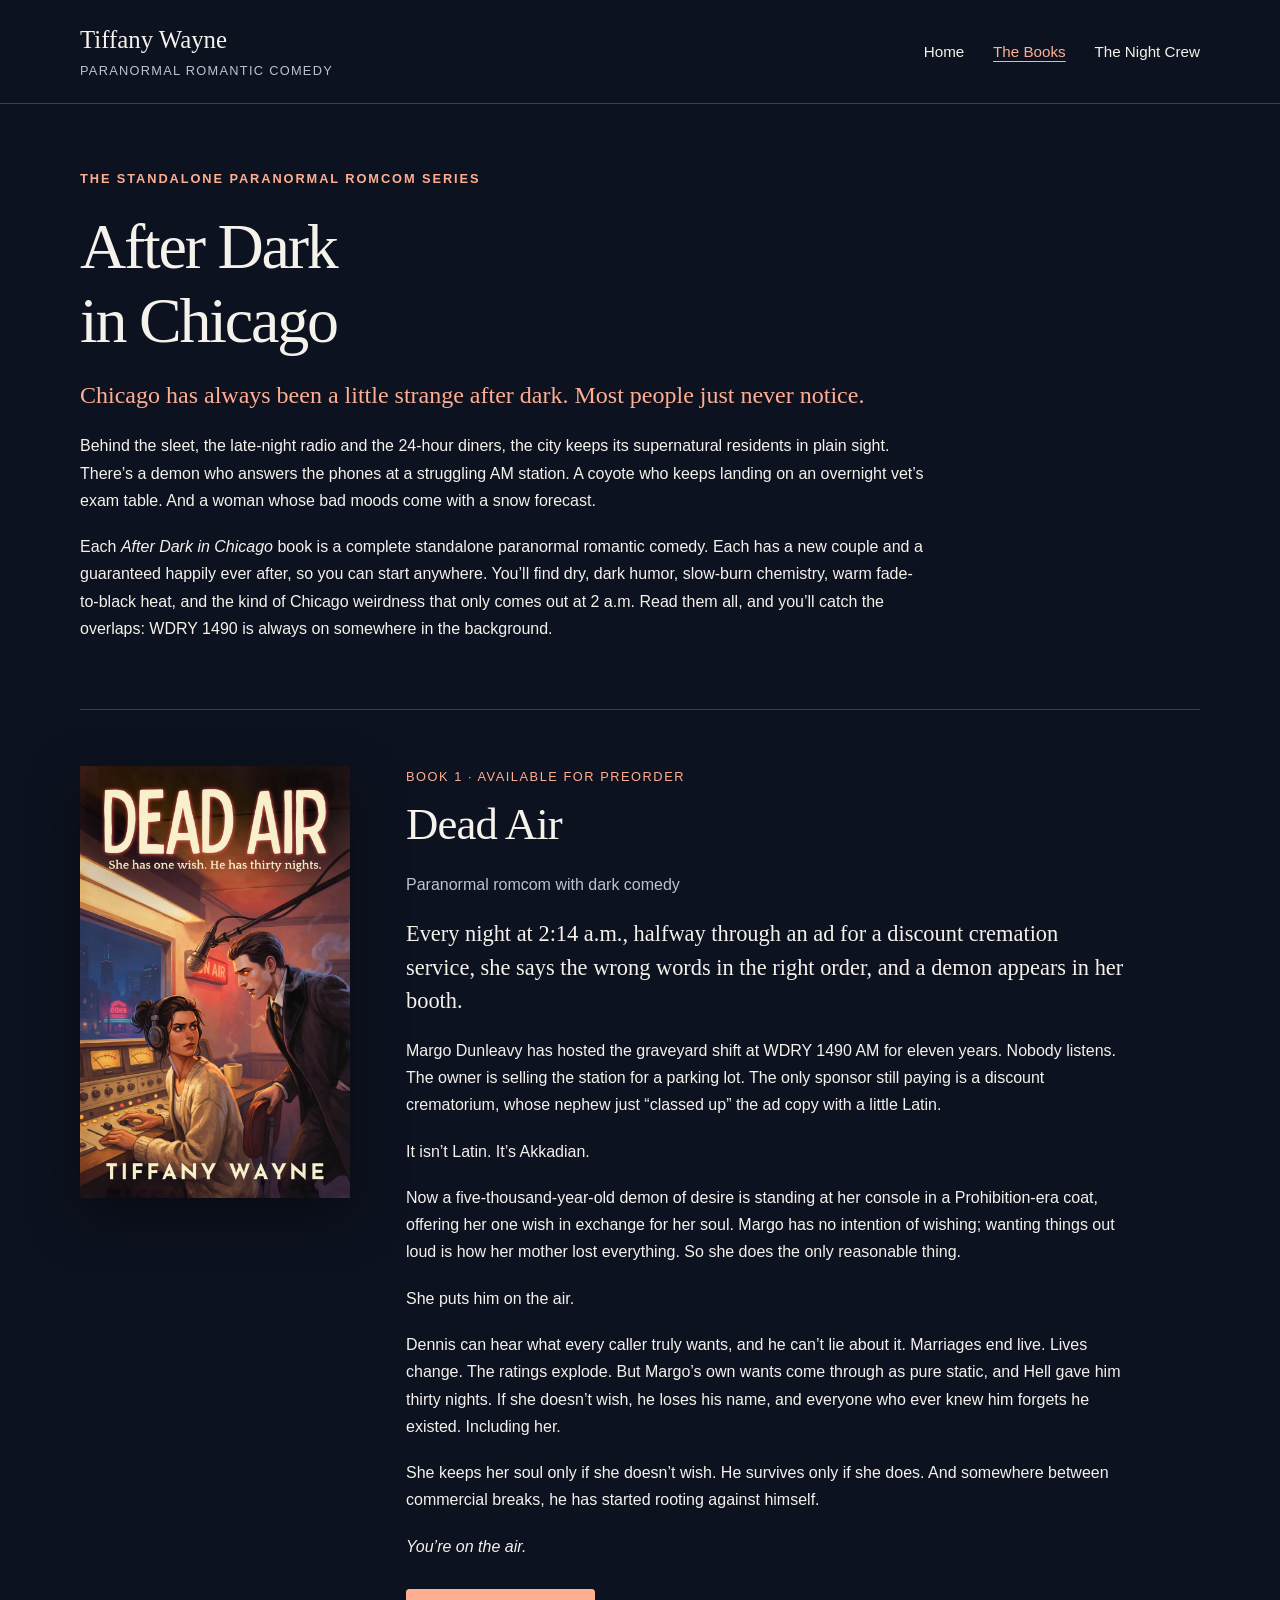
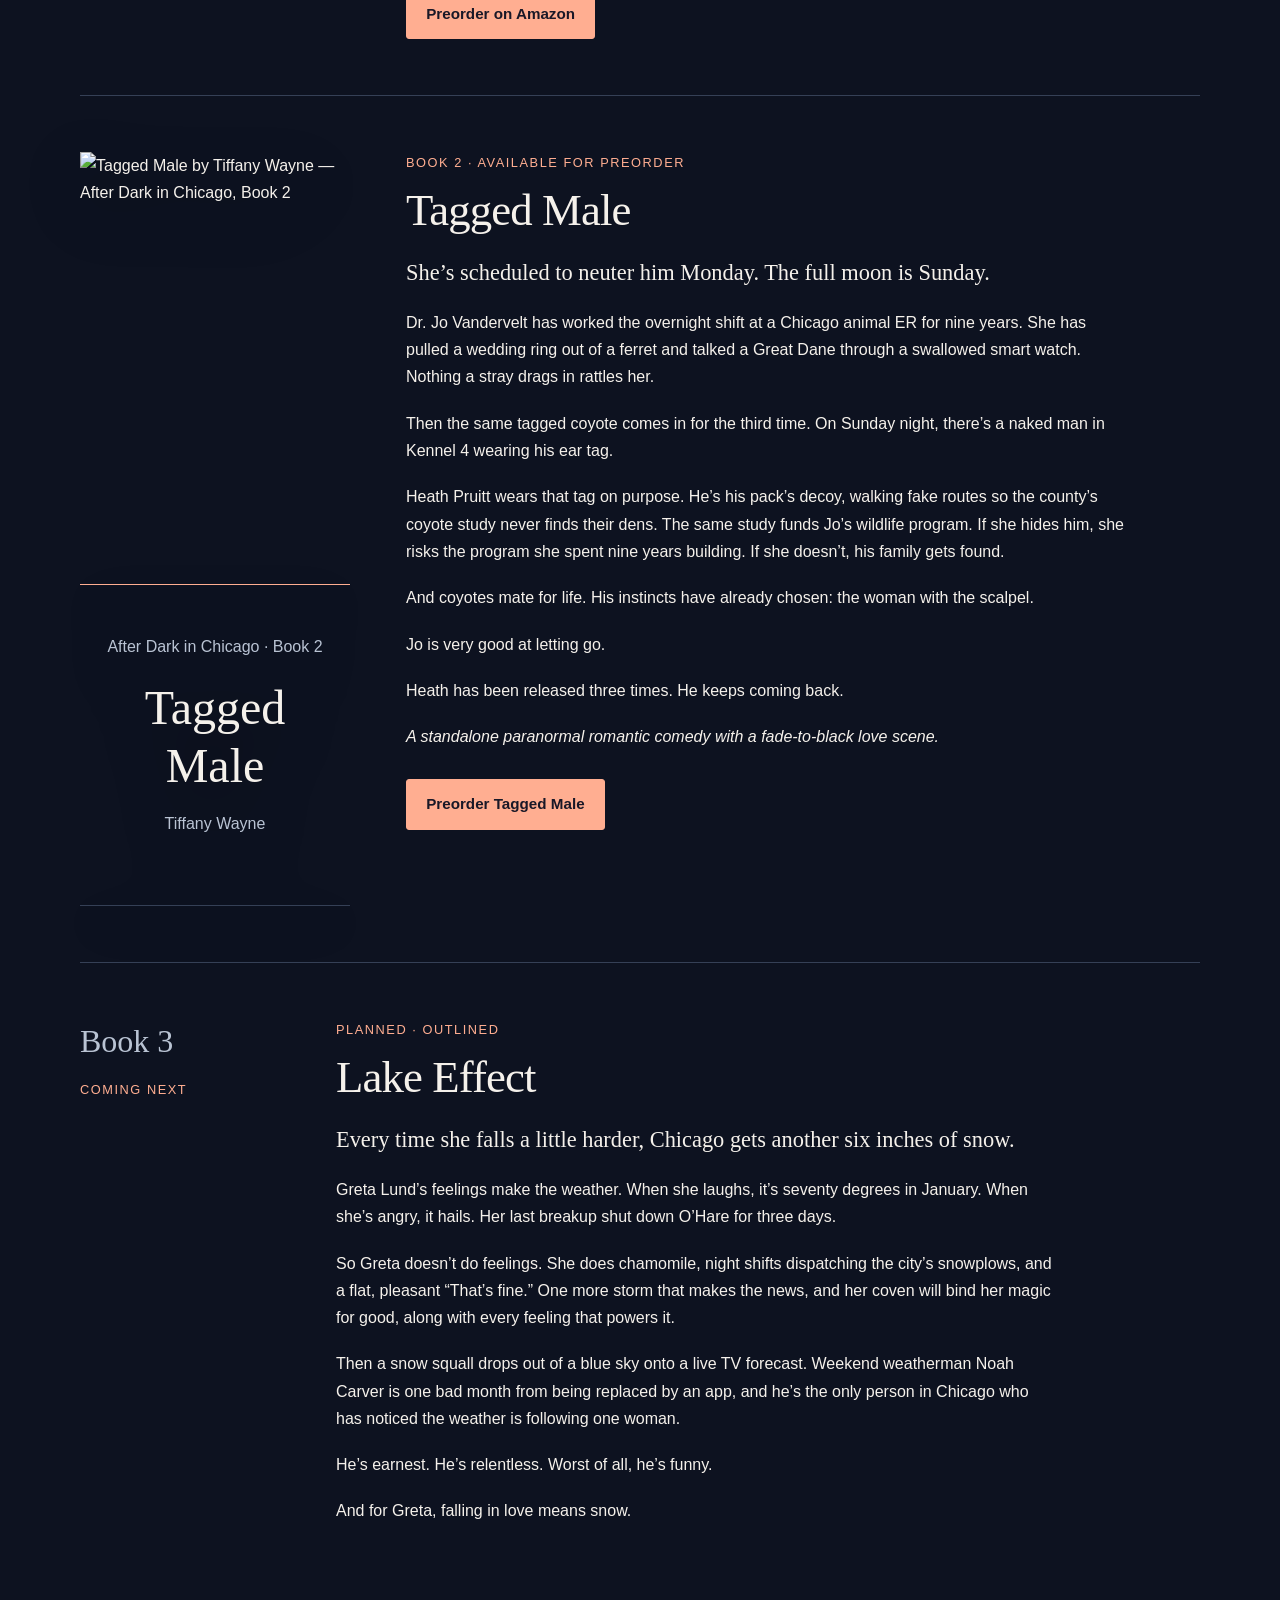
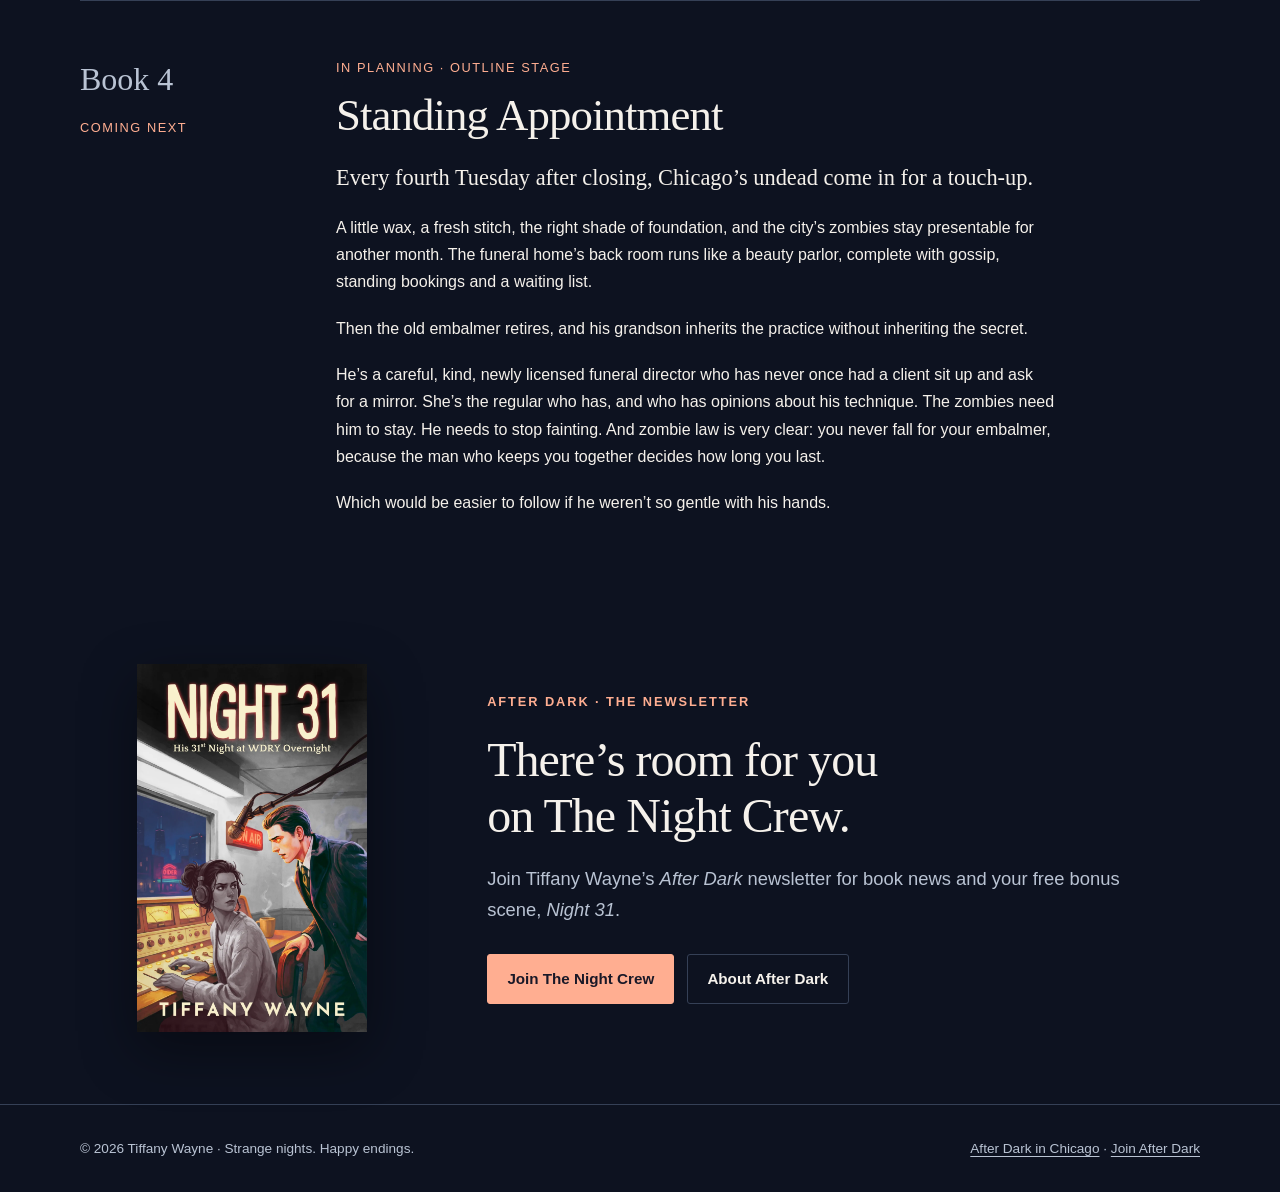
==== after-dark-in-chicago.html @ bbc1f981 "Add files via upload Update website for Book 2 preorder" ====
<!doctype html>
<html lang="en"><head><meta charset="utf-8"><meta name="viewport" content="width=device-width,initial-scale=1"><title>After Dark in Chicago | Tiffany Wayne</title><meta name="description" content="Explore After Dark in Chicago: standalone paranormal romantic comedies with dark humor, new couples, and happily ever afters."><meta name="theme-color" content="#0d1220"><link rel="icon" href="assets/favicon.svg" type="image/svg+xml"><link rel="stylesheet" href="styles.css"><script src="site.js" defer></script></head><body><a class="skip" href="#main">Skip to content</a><header class="header"><div class="wrap nav"><a class="brand" href="index.html"><strong>Tiffany Wayne</strong><span>Paranormal romantic comedy</span></a><nav aria-label="Main navigation"><a href="index.html">Home</a><a href="after-dark-in-chicago.html" aria-current="page">The Books</a><a href="newsletter.html">The Night Crew</a></nav></div></header><main id="main"><div class="wrap"><section class="page-intro"><p class="eyebrow">The standalone paranormal romcom series</p><h1>After Dark<br>in Chicago</h1><p class="hook">Chicago has always been a little strange after dark. Most people just never notice.</p><p>Behind the sleet, the late-night radio and the 24-hour diners, the city keeps its supernatural residents in plain sight. There’s a demon who answers the phones at a struggling AM station. A coyote who keeps landing on an overnight vet’s exam table. And a woman whose bad moods come with a snow forecast.</p><p>Each <em>After Dark in Chicago</em> book is a complete standalone paranormal romantic comedy. Each has a new couple and a guaranteed happily ever after, so you can start anywhere. You’ll find dry, dark humor, slow-burn chemistry, warm fade-to-black heat, and the kind of Chicago weirdness that only comes out at 2 a.m. Read them all, and you’ll catch the overlaps: WDRY 1490 is always on somewhere in the background.</p></section><section class="book" id="dead-air"><div class="cover"><img data-cover src="assets/dead-air.webp" alt="Dead Air by Tiffany Wayne" loading="lazy" decoding="async"><div class="cover-fallback"><p>After Dark in Chicago · Book 1</p><strong>Dead Air</strong><p>Tiffany Wayne</p></div></div><div class="book-text"><p class="book-label">Book 1 · Available for preorder</p><h2>Dead Air</h2><p class="muted">Paranormal romcom with dark comedy</p><p class="book-hook">Every night at 2:14 a.m., halfway through an ad for a discount cremation service, she says the wrong words in the right order, and a demon appears in her booth.</p><p>Margo Dunleavy has hosted the graveyard shift at WDRY 1490 AM for eleven years. Nobody listens. The owner is selling the station for a parking lot. The only sponsor still paying is a discount crematorium, whose nephew just “classed up” the ad copy with a little Latin.</p><p>It isn’t Latin. It’s Akkadian.</p><p>Now a five-thousand-year-old demon of desire is standing at her console in a Prohibition-era coat, offering her one wish in exchange for her soul. Margo has no intention of wishing; wanting things out loud is how her mother lost everything. So she does the only reasonable thing.</p><p>She puts him on the air.</p><p>Dennis can hear what every caller truly wants, and he can’t lie about it. Marriages end live. Lives change. The ratings explode. But Margo’s own wants come through as pure static, and Hell gave him thirty nights. If she doesn’t wish, he loses his name, and everyone who ever knew him forgets he existed. Including her.</p><p>She keeps her soul only if she doesn’t wish. He survives only if she does. And somewhere between commercial breaks, he has started rooting against himself.</p><p><em>You’re on the air.</em></p><div class="buttons"><a class="button" href="https://www.amazon.com/dp/B0HLY9PJB9">Preorder on Amazon</a></div></div></section><section class="book" id="tagged-male"><div class="cover"><img data-cover src="assets/tagged-male-660.webp" srcset="assets/tagged-male-330.webp 330w, assets/tagged-male-660.webp 660w" sizes="(max-width: 600px) 220px, 270px" width="660" height="1056" alt="Tagged Male by Tiffany Wayne — After Dark in Chicago, Book 2" loading="lazy" decoding="async"><div class="cover-fallback"><p>After Dark in Chicago · Book 2</p><strong>Tagged Male</strong><p>Tiffany Wayne</p></div></div><div class="book-text"><p class="book-label">Book 2 · Available for preorder</p><h2>Tagged Male</h2><p class="book-hook">She’s scheduled to neuter him Monday. The full moon is Sunday.</p><p>Dr. Jo Vandervelt has worked the overnight shift at a Chicago animal ER for nine years. She has pulled a wedding ring out of a ferret and talked a Great Dane through a swallowed smart watch. Nothing a stray drags in rattles her.</p><p>Then the same tagged coyote comes in for the third time. On Sunday night, there’s a naked man in Kennel 4 wearing his ear tag.</p><p>Heath Pruitt wears that tag on purpose. He’s his pack’s decoy, walking fake routes so the county’s coyote study never finds their dens. The same study funds Jo’s wildlife program. If she hides him, she risks the program she spent nine years building. If she doesn’t, his family gets found.</p><p>And coyotes mate for life. His instincts have already chosen: the woman with the scalpel.</p><p>Jo is very good at letting go.</p><p>Heath has been released three times. He keeps coming back.</p><p><em>A standalone paranormal romantic comedy with a fade-to-black love scene.</em></p><div class="buttons"><a class="button" href="https://www.amazon.com/dp/B0HMGWNJTV">Preorder Tagged Male</a></div></div></section><section class="book planned" id="lake-effect"><div class="book-side">Book 3<span>Coming next</span></div><div class="book-text"><p class="book-label">Planned · Outlined</p><h2>Lake Effect</h2><p class="book-hook">Every time she falls a little harder, Chicago gets another six inches of snow.</p><p>Greta Lund’s feelings make the weather. When she laughs, it’s seventy degrees in January. When she’s angry, it hails. Her last breakup shut down O’Hare for three days.</p><p>So Greta doesn’t do feelings. She does chamomile, night shifts dispatching the city’s snowplows, and a flat, pleasant “That’s fine.” One more storm that makes the news, and her coven will bind her magic for good, along with every feeling that powers it.</p><p>Then a snow squall drops out of a blue sky onto a live TV forecast. Weekend weatherman Noah Carver is one bad month from being replaced by an app, and he’s the only person in Chicago who has noticed the weather is following one woman.</p><p>He’s earnest. He’s relentless. Worst of all, he’s funny.</p><p>And for Greta, falling in love means snow.</p></div></section><section class="book planned" id="standing-appointment"><div class="book-side">Book 4<span>Coming next</span></div><div class="book-text"><p class="book-label">In planning · Outline stage</p><h2>Standing Appointment</h2><p class="book-hook">Every fourth Tuesday after closing, Chicago’s undead come in for a touch-up.</p><p>A little wax, a fresh stitch, the right shade of foundation, and the city’s zombies stay presentable for another month. The funeral home’s back room runs like a beauty parlor, complete with gossip, standing bookings and a waiting list.</p><p>Then the old embalmer retires, and his grandson inherits the practice without inheriting the secret.</p><p>He’s a careful, kind, newly licensed funeral director who has never once had a client sit up and ask for a mirror. She’s the regular who has, and who has opinions about his technique. The zombies need him to stay. He needs to stop fainting. And zombie law is very clear: you never fall for your embalmer, because the man who keeps you together decides how long you last.</p><p>Which would be easier to follow if he weren’t so gentle with his hands.</p></div></section></div><section class="section"><div class="wrap crew"><div class="cover"><img data-cover src="assets/night-31.webp" alt="Night 31 by Tiffany Wayne" loading="lazy" decoding="async"><div class="cover-fallback"><p>An After Dark bonus scene</p><strong>Night 31</strong><p>Tiffany Wayne</p></div></div><div><p class="eyebrow">After Dark · The newsletter</p><h2>There’s room for you<br>on The Night Crew.</h2><p class="lede">Join Tiffany Wayne’s <em>After Dark</em> newsletter for book news and your free bonus scene, <em>Night 31</em>.</p><div class="buttons"><a class="button" href="https://tiffany-wayne.kit.com/d0032a8fa7">Join The Night Crew</a><a class="button secondary" href="newsletter.html">About After Dark</a></div></div></div></section></main><footer class="footer"><div class="wrap footer-inner"><p>© 2026 Tiffany Wayne · Strange nights. Happy endings.</p><p><a href="after-dark-in-chicago.html">After Dark in Chicago</a> · <a href="https://tiffany-wayne.kit.com/d0032a8fa7">Join After Dark</a></p></div></footer></body></html>
---- styles.css ----
:root{--bg:#0d1220;--panel:#151e30;--ink:#f5f1eb;--muted:#b9c3d3;--accent:#ffae91;--line:#354056;--light:#ebeee9;--dark:#192234}*{box-sizing:border-box}html{scroll-behavior:smooth;scroll-padding-top:2rem}body{margin:0;background:var(--bg);color:var(--ink);font-family:Arial,Helvetica,sans-serif;font-size:1rem;line-height:1.7}a{color:inherit;text-underline-offset:.25em}a:hover{color:var(--accent)}a:focus-visible,summary:focus-visible{outline:3px solid #8ee1de;outline-offset:5px}img{max-width:100%;height:auto;display:block}.wrap{width:min(1120px,calc(100% - 3rem));margin:auto}.skip{position:absolute;top:-100px;left:1rem;background:var(--ink);color:var(--bg);padding:.5rem;z-index:4}.skip:focus{top:1rem}.header{border-bottom:1px solid var(--line)}.nav{display:flex;justify-content:space-between;align-items:center;gap:2rem;padding:1.5rem 0}.brand{text-decoration:none;display:grid;line-height:1.3;flex-shrink:0}.brand strong{font-family:Georgia,serif;font-size:1.55rem;font-weight:normal}.brand span{font-size:.8rem;color:var(--muted);letter-spacing:.1em;text-transform:uppercase;margin-top:.4rem}nav{display:flex;gap:1.8rem;align-items:center;flex-wrap:wrap}nav a{text-decoration:none;font-size:.95rem}nav a[aria-current=page]{color:var(--accent);text-decoration:underline}.eyebrow{font-size:.8rem;font-weight:bold;text-transform:uppercase;letter-spacing:.15em;color:var(--accent);margin:0 0 1.25rem}.hero{padding:4.5rem 0 4rem;display:grid;grid-template-columns:1.15fr .85fr;gap:4.5rem;align-items:center}h1,h2,h3{font-family:Georgia,'Times New Roman',serif;font-weight:normal;line-height:1.15;margin:0 0 1.25rem}h1{font-size:clamp(2.65rem,5.7vw,4.7rem);letter-spacing:-.035em}h1 em{color:var(--accent);font-style:italic}h2{font-size:clamp(2rem,4vw,3rem);letter-spacing:-.02em}h3{font-size:1.7rem}p{margin:0 0 1.2rem}.lede{font-size:1.15rem;color:var(--muted);max-width:40rem}.buttons{display:flex;flex-wrap:wrap;gap:.8rem;margin-top:1.8rem}.button{display:inline-flex;justify-content:center;align-items:center;text-align:center;min-height:48px;padding:.7rem 1.2rem;background:var(--accent);color:#191827;font-weight:bold;text-decoration:none;border:1px solid var(--accent);border-radius:3px;font-size:.95rem}.button:hover{background:#ffd2be;color:#191827}.button.secondary{background:transparent;color:var(--ink);border-color:var(--line)}.button.secondary:hover{border-color:var(--accent);color:var(--accent)}.cover{max-width:330px;margin:0 auto;filter:drop-shadow(0 18px 28px #0006)}.cover img{width:100%;height:auto}.cover-fallback{border-top:1px solid var(--accent);border-bottom:1px solid var(--line);padding:3rem 1rem;text-align:center}.cover-fallback p{color:var(--muted)}.cover-fallback strong{font:normal 3rem/1.2 Georgia,serif;display:block;margin:1rem 0}.cover-fallback.hidden{display:none}.signal{display:flex;justify-content:space-between;gap:1rem;border-top:1px solid var(--line);border-bottom:1px solid var(--line);padding:1rem 0;color:var(--muted);font-size:.85rem;letter-spacing:.07em;text-transform:uppercase}.signal span:first-child{color:var(--accent)}.section{padding:4.5rem 0}.light{background:var(--light);color:var(--dark)}.light .eyebrow{color:#9a3c25}.light .lede,.light .muted{color:#455268}.section-head{display:flex;justify-content:space-between;align-items:end;gap:2rem;margin-bottom:2rem}.section-head h2{margin-bottom:0}.section-head a{flex-shrink:0}.grid{display:grid;grid-template-columns:repeat(3,1fr);gap:1.3rem}.card{border:1px solid #bac3c7;padding:1.7rem}.card .number{font-size:.85rem;color:#5c6775;margin-bottom:1.8rem;letter-spacing:.08em}.card h3{margin-bottom:.6rem}.card p{margin-bottom:1rem}.card .status{font-size:.85rem;font-weight:bold;color:#596476}.crew{display:grid;grid-template-columns:.65fr 1.35fr;gap:4rem;align-items:center}.crew .cover{max-width:230px}.crew h2{max-width:42rem}.muted{color:var(--muted)}.footer{border-top:1px solid var(--line);padding:2rem 0;font-size:.85rem;color:var(--muted)}.footer-inner{display:flex;justify-content:space-between;gap:2rem;flex-wrap:wrap}.footer p{margin:0}.page-intro{max-width:850px;padding:4rem 0 3rem}.page-intro h1{font-size:clamp(2.5rem,5vw,4rem)}.page-intro .hook{font-family:Georgia,serif;font-size:1.5rem;color:var(--accent);line-height:1.5}.book{display:grid;grid-template-columns:270px 1fr;gap:3.5rem;padding:3.5rem 0;border-top:1px solid var(--line);align-items:start}.book h2{font-size:2.8rem}.book .cover{width:100%}.book-label{color:var(--accent);text-transform:uppercase;font-size:.8rem;letter-spacing:.12em;margin-bottom:.7rem}.book-hook{font-family:Georgia,serif;font-size:1.4rem;line-height:1.5}.book-text{max-width:720px}.book.planned{grid-template-columns:200px 1fr}.book-side{font:normal 2rem/1.4 Georgia,serif;color:var(--muted)}.book-side span{display:block;font:normal .8rem/1.5 Arial,sans-serif;color:var(--accent);text-transform:uppercase;letter-spacing:.12em;margin-top:1rem}.newsletter-hero{padding:4rem 0}.newsletter-hero .hero{padding:0}.newsletter-hero h1{font-size:clamp(3rem,6vw,4.8rem)}.note{font-size:.9rem;color:var(--muted);margin-top:1rem}.newsletter-copy{max-width:760px}.newsletter-copy h2{font-size:2rem}.newsletter-copy p{max-width:680px}details{border-top:1px solid var(--line);padding:1.2rem 0}summary{cursor:pointer;font-weight:bold}details p{margin-top:1rem}::selection{background:#ffae91;color:#101524}@media(max-width:800px){.nav{align-items:start;gap:1rem;flex-direction:column}nav{gap:1.2rem}.hero{grid-template-columns:1fr 280px;gap:2rem;padding:3rem 0}.grid{grid-template-columns:1fr}.card .number{margin-bottom:.8rem}.crew{gap:2rem;grid-template-columns:200px 1fr}.book{grid-template-columns:220px 1fr;gap:2rem}.book.planned{grid-template-columns:140px 1fr}.section-head{align-items:start;flex-direction:column;gap:1rem}}@media(max-width:600px){.wrap{width:calc(100% - 2rem)}nav{gap:1rem;font-size:.9rem}.brand span{font-size:.75rem}.hero{grid-template-columns:1fr;gap:2.5rem;padding:2.5rem 0}.hero .cover{width:240px}.section{padding:3rem 0}.signal{font-size:.7rem;flex-wrap:wrap}.crew{grid-template-columns:1fr;gap:2rem}.crew .cover{width:190px}.book,.book.planned{grid-template-columns:1fr;gap:1.5rem;padding:2.5rem 0}.book .cover{max-width:220px}.book-side{font-size:1.3rem}.book-side span{display:inline;margin-left:.6rem}.page-intro{padding:2.5rem 0}.newsletter-hero{padding:2.5rem 0}.buttons .button{flex-grow:1}.footer-inner{gap:1rem}}@media(prefers-reduced-motion:reduce){html{scroll-behavior:auto}}
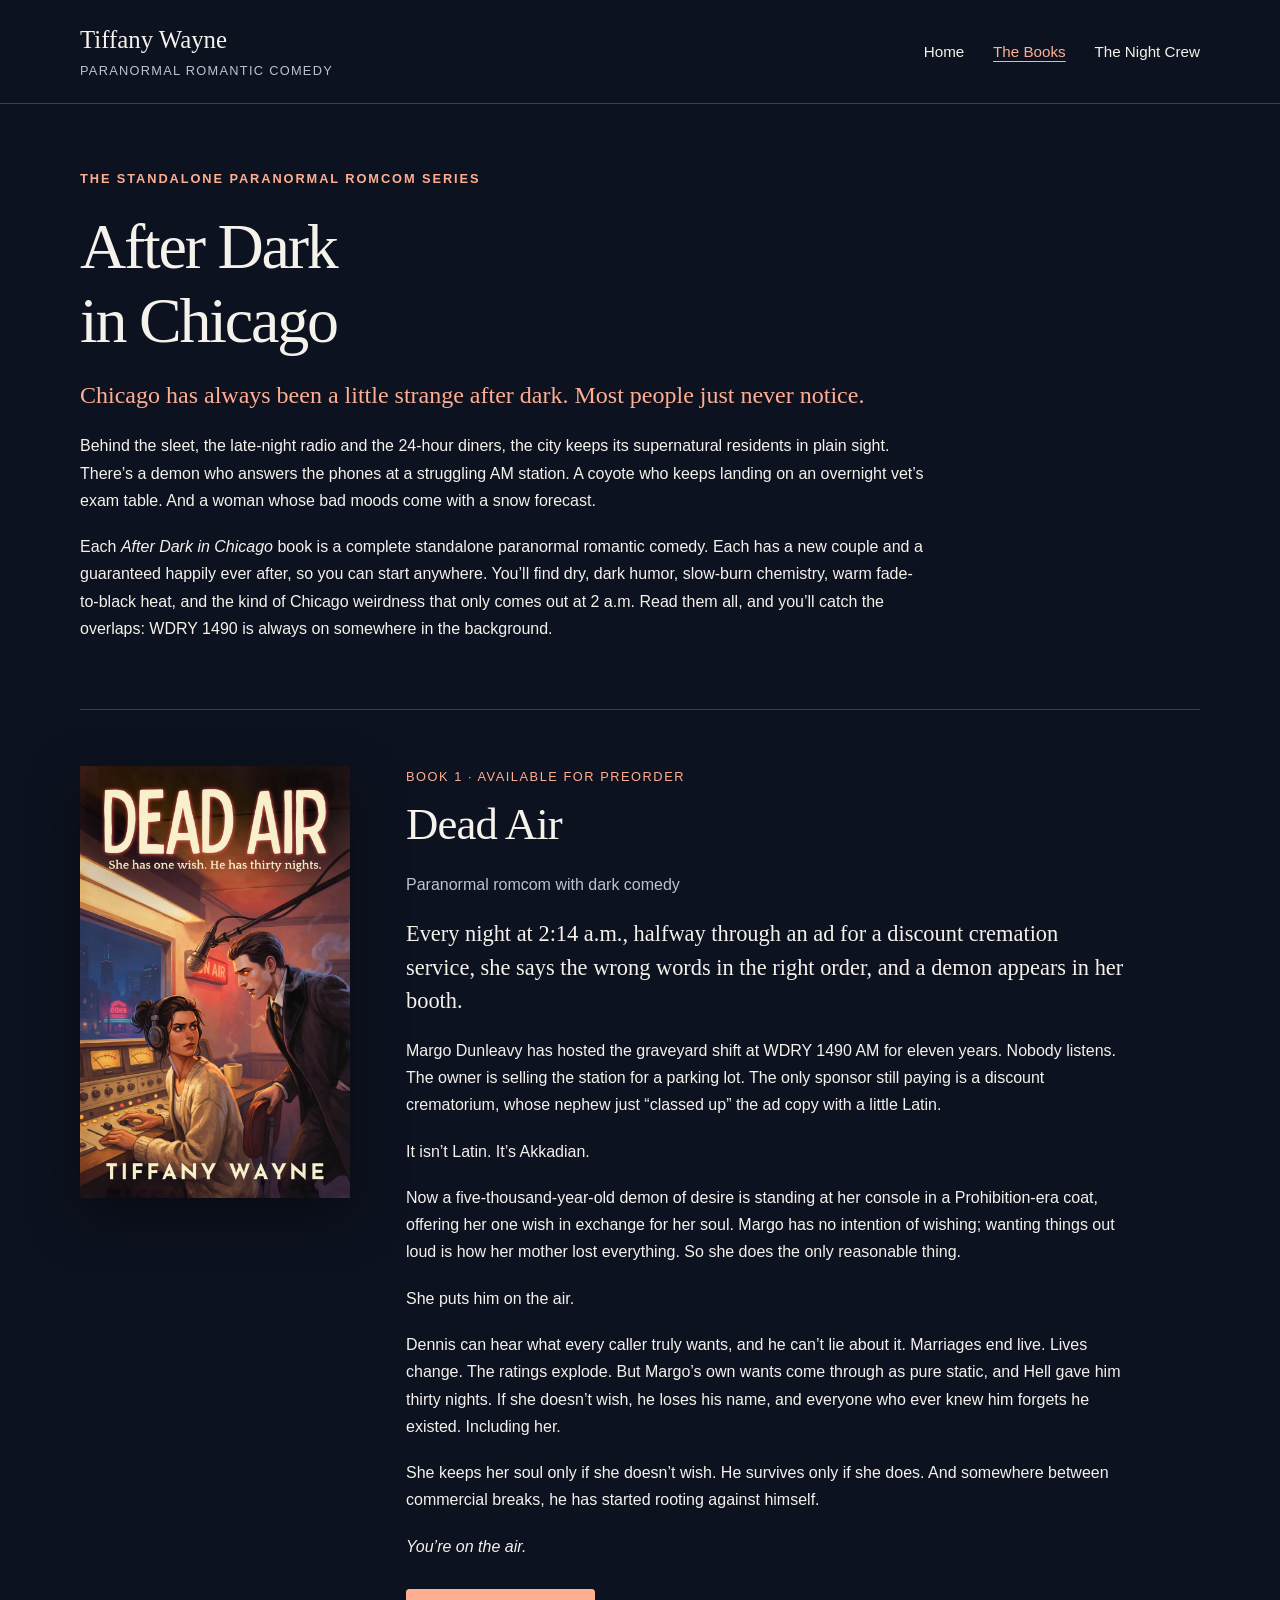
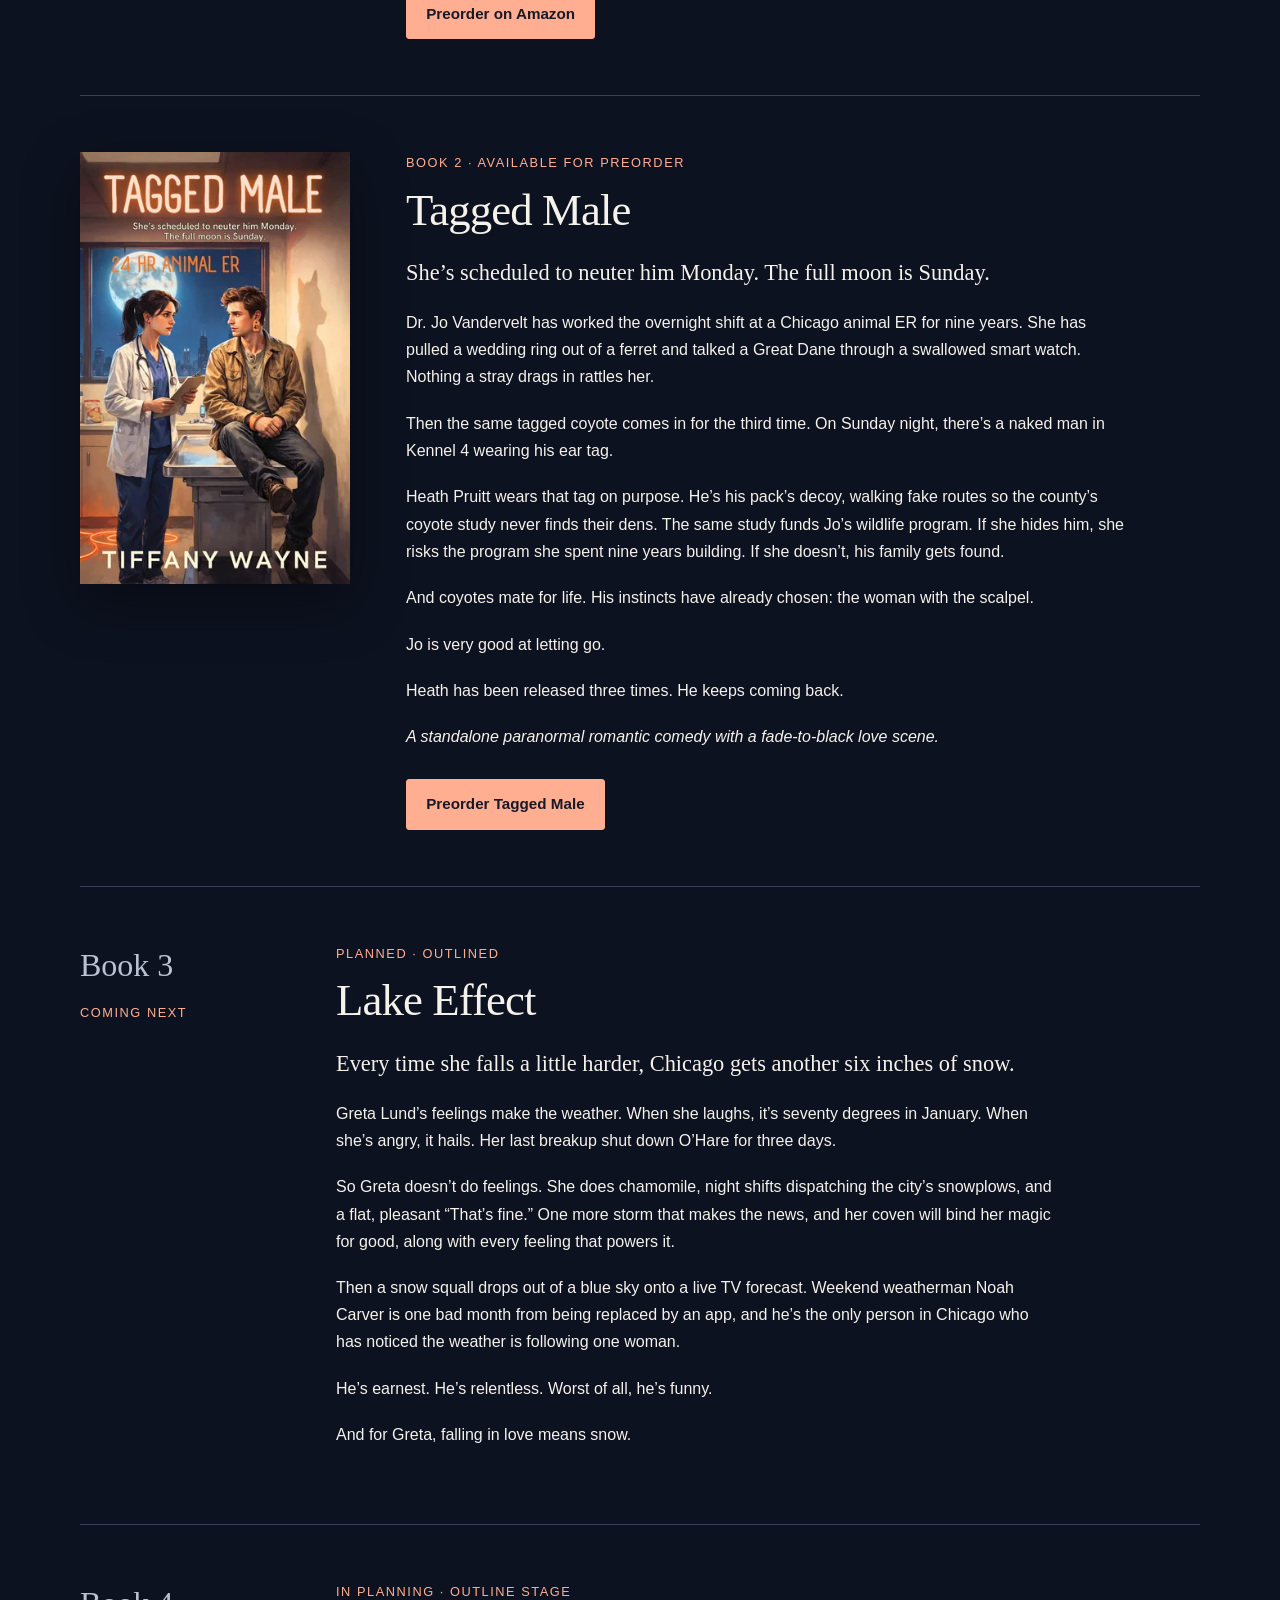
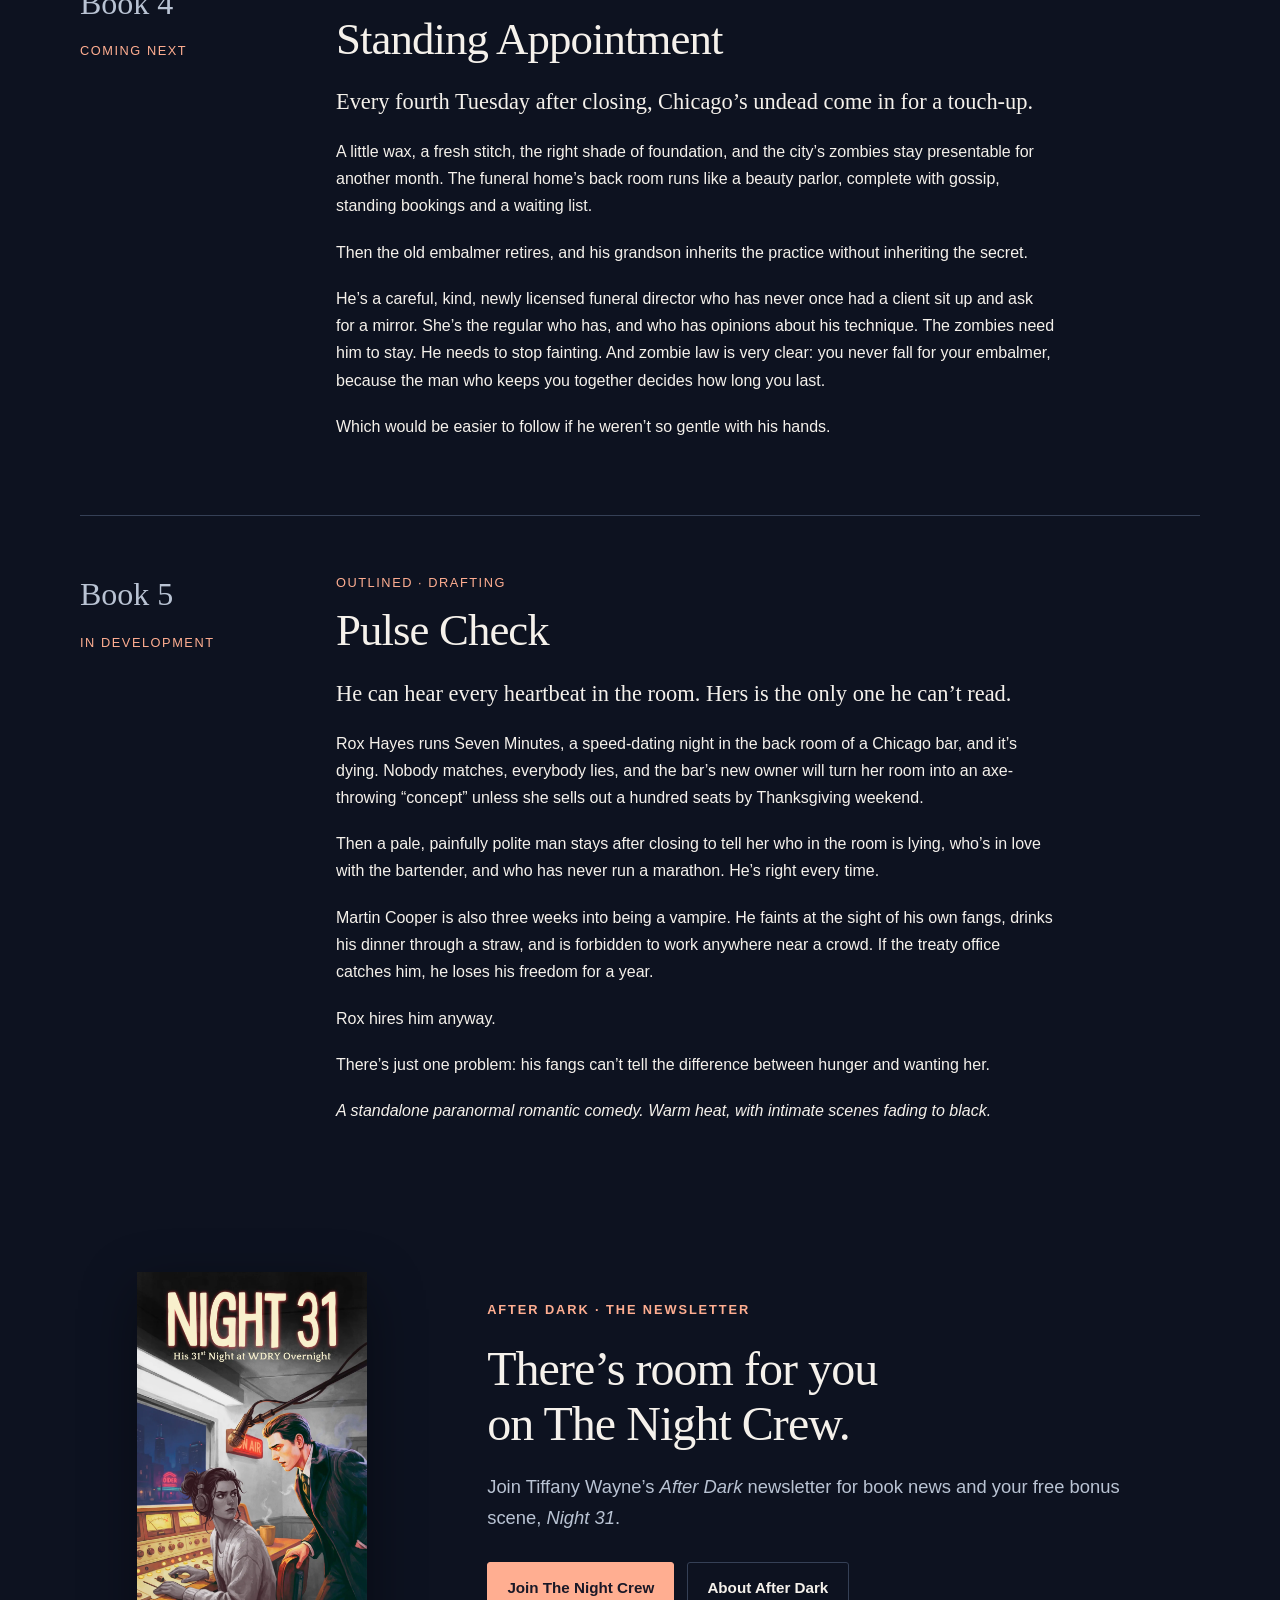
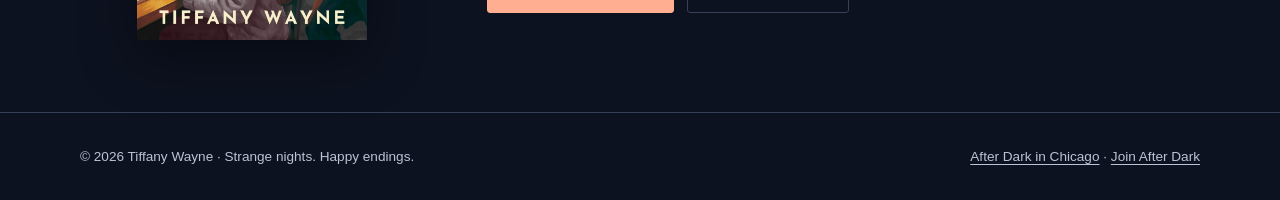
==== commit 543814b3: "Add files via upload Adding Book 5." ====
--- a/after-dark-in-chicago.html
+++ b/after-dark-in-chicago.html
@@ -1,2 +1,2 @@
 <!doctype html>
-<html lang="en"><head><meta charset="utf-8"><meta name="viewport" content="width=device-width,initial-scale=1"><title>After Dark in Chicago | Tiffany Wayne</title><meta name="description" content="Explore After Dark in Chicago: standalone paranormal romantic comedies with dark humor, new couples, and happily ever afters."><meta name="theme-color" content="#0d1220"><link rel="icon" href="assets/favicon.svg" type="image/svg+xml"><link rel="stylesheet" href="styles.css"><script src="site.js" defer></script></head><body><a class="skip" href="#main">Skip to content</a><header class="header"><div class="wrap nav"><a class="brand" href="index.html"><strong>Tiffany Wayne</strong><span>Paranormal romantic comedy</span></a><nav aria-label="Main navigation"><a href="index.html">Home</a><a href="after-dark-in-chicago.html" aria-current="page">The Books</a><a href="newsletter.html">The Night Crew</a></nav></div></header><main id="main"><div class="wrap"><section class="page-intro"><p class="eyebrow">The standalone paranormal romcom series</p><h1>After Dark<br>in Chicago</h1><p class="hook">Chicago has always been a little strange after dark. Most people just never notice.</p><p>Behind the sleet, the late-night radio and the 24-hour diners, the city keeps its supernatural residents in plain sight. There’s a demon who answers the phones at a struggling AM station. A coyote who keeps landing on an overnight vet’s exam table. And a woman whose bad moods come with a snow forecast.</p><p>Each <em>After Dark in Chicago</em> book is a complete standalone paranormal romantic comedy. Each has a new couple and a guaranteed happily ever after, so you can start anywhere. You’ll find dry, dark humor, slow-burn chemistry, warm fade-to-black heat, and the kind of Chicago weirdness that only comes out at 2 a.m. Read them all, and you’ll catch the overlaps: WDRY 1490 is always on somewhere in the background.</p></section><section class="book" id="dead-air"><div class="cover"><img data-cover src="assets/dead-air.webp" alt="Dead Air by Tiffany Wayne" loading="lazy" decoding="async"><div class="cover-fallback"><p>After Dark in Chicago · Book 1</p><strong>Dead Air</strong><p>Tiffany Wayne</p></div></div><div class="book-text"><p class="book-label">Book 1 · Available for preorder</p><h2>Dead Air</h2><p class="muted">Paranormal romcom with dark comedy</p><p class="book-hook">Every night at 2:14 a.m., halfway through an ad for a discount cremation service, she says the wrong words in the right order, and a demon appears in her booth.</p><p>Margo Dunleavy has hosted the graveyard shift at WDRY 1490 AM for eleven years. Nobody listens. The owner is selling the station for a parking lot. The only sponsor still paying is a discount crematorium, whose nephew just “classed up” the ad copy with a little Latin.</p><p>It isn’t Latin. It’s Akkadian.</p><p>Now a five-thousand-year-old demon of desire is standing at her console in a Prohibition-era coat, offering her one wish in exchange for her soul. Margo has no intention of wishing; wanting things out loud is how her mother lost everything. So she does the only reasonable thing.</p><p>She puts him on the air.</p><p>Dennis can hear what every caller truly wants, and he can’t lie about it. Marriages end live. Lives change. The ratings explode. But Margo’s own wants come through as pure static, and Hell gave him thirty nights. If she doesn’t wish, he loses his name, and everyone who ever knew him forgets he existed. Including her.</p><p>She keeps her soul only if she doesn’t wish. He survives only if she does. And somewhere between commercial breaks, he has started rooting against himself.</p><p><em>You’re on the air.</em></p><div class="buttons"><a class="button" href="https://www.amazon.com/dp/B0HLY9PJB9">Preorder on Amazon</a></div></div></section><section class="book" id="tagged-male"><div class="cover"><img data-cover src="assets/tagged-male-660.webp" srcset="assets/tagged-male-330.webp 330w, assets/tagged-male-660.webp 660w" sizes="(max-width: 600px) 220px, 270px" width="660" height="1056" alt="Tagged Male by Tiffany Wayne — After Dark in Chicago, Book 2" loading="lazy" decoding="async"><div class="cover-fallback"><p>After Dark in Chicago · Book 2</p><strong>Tagged Male</strong><p>Tiffany Wayne</p></div></div><div class="book-text"><p class="book-label">Book 2 · Available for preorder</p><h2>Tagged Male</h2><p class="book-hook">She’s scheduled to neuter him Monday. The full moon is Sunday.</p><p>Dr. Jo Vandervelt has worked the overnight shift at a Chicago animal ER for nine years. She has pulled a wedding ring out of a ferret and talked a Great Dane through a swallowed smart watch. Nothing a stray drags in rattles her.</p><p>Then the same tagged coyote comes in for the third time. On Sunday night, there’s a naked man in Kennel 4 wearing his ear tag.</p><p>Heath Pruitt wears that tag on purpose. He’s his pack’s decoy, walking fake routes so the county’s coyote study never finds their dens. The same study funds Jo’s wildlife program. If she hides him, she risks the program she spent nine years building. If she doesn’t, his family gets found.</p><p>And coyotes mate for life. His instincts have already chosen: the woman with the scalpel.</p><p>Jo is very good at letting go.</p><p>Heath has been released three times. He keeps coming back.</p><p><em>A standalone paranormal romantic comedy with a fade-to-black love scene.</em></p><div class="buttons"><a class="button" href="https://www.amazon.com/dp/B0HMGWNJTV">Preorder Tagged Male</a></div></div></section><section class="book planned" id="lake-effect"><div class="book-side">Book 3<span>Coming next</span></div><div class="book-text"><p class="book-label">Planned · Outlined</p><h2>Lake Effect</h2><p class="book-hook">Every time she falls a little harder, Chicago gets another six inches of snow.</p><p>Greta Lund’s feelings make the weather. When she laughs, it’s seventy degrees in January. When she’s angry, it hails. Her last breakup shut down O’Hare for three days.</p><p>So Greta doesn’t do feelings. She does chamomile, night shifts dispatching the city’s snowplows, and a flat, pleasant “That’s fine.” One more storm that makes the news, and her coven will bind her magic for good, along with every feeling that powers it.</p><p>Then a snow squall drops out of a blue sky onto a live TV forecast. Weekend weatherman Noah Carver is one bad month from being replaced by an app, and he’s the only person in Chicago who has noticed the weather is following one woman.</p><p>He’s earnest. He’s relentless. Worst of all, he’s funny.</p><p>And for Greta, falling in love means snow.</p></div></section><section class="book planned" id="standing-appointment"><div class="book-side">Book 4<span>Coming next</span></div><div class="book-text"><p class="book-label">In planning · Outline stage</p><h2>Standing Appointment</h2><p class="book-hook">Every fourth Tuesday after closing, Chicago’s undead come in for a touch-up.</p><p>A little wax, a fresh stitch, the right shade of foundation, and the city’s zombies stay presentable for another month. The funeral home’s back room runs like a beauty parlor, complete with gossip, standing bookings and a waiting list.</p><p>Then the old embalmer retires, and his grandson inherits the practice without inheriting the secret.</p><p>He’s a careful, kind, newly licensed funeral director who has never once had a client sit up and ask for a mirror. She’s the regular who has, and who has opinions about his technique. The zombies need him to stay. He needs to stop fainting. And zombie law is very clear: you never fall for your embalmer, because the man who keeps you together decides how long you last.</p><p>Which would be easier to follow if he weren’t so gentle with his hands.</p></div></section></div><section class="section"><div class="wrap crew"><div class="cover"><img data-cover src="assets/night-31.webp" alt="Night 31 by Tiffany Wayne" loading="lazy" decoding="async"><div class="cover-fallback"><p>An After Dark bonus scene</p><strong>Night 31</strong><p>Tiffany Wayne</p></div></div><div><p class="eyebrow">After Dark · The newsletter</p><h2>There’s room for you<br>on The Night Crew.</h2><p class="lede">Join Tiffany Wayne’s <em>After Dark</em> newsletter for book news and your free bonus scene, <em>Night 31</em>.</p><div class="buttons"><a class="button" href="https://tiffany-wayne.kit.com/d0032a8fa7">Join The Night Crew</a><a class="button secondary" href="newsletter.html">About After Dark</a></div></div></div></section></main><footer class="footer"><div class="wrap footer-inner"><p>© 2026 Tiffany Wayne · Strange nights. Happy endings.</p><p><a href="after-dark-in-chicago.html">After Dark in Chicago</a> · <a href="https://tiffany-wayne.kit.com/d0032a8fa7">Join After Dark</a></p></div></footer></body></html>+<html lang="en"><head><meta charset="utf-8"><meta name="viewport" content="width=device-width,initial-scale=1"><title>After Dark in Chicago | Tiffany Wayne</title><meta name="description" content="Explore After Dark in Chicago: standalone paranormal romantic comedies with dark humor, new couples, and happily ever afters."><meta name="theme-color" content="#0d1220"><link rel="icon" href="assets/favicon.svg" type="image/svg+xml"><link rel="stylesheet" href="styles.css"><script src="site.js" defer></script></head><body><a class="skip" href="#main">Skip to content</a><header class="header"><div class="wrap nav"><a class="brand" href="index.html"><strong>Tiffany Wayne</strong><span>Paranormal romantic comedy</span></a><nav aria-label="Main navigation"><a href="index.html">Home</a><a href="after-dark-in-chicago.html" aria-current="page">The Books</a><a href="newsletter.html">The Night Crew</a></nav></div></header><main id="main"><div class="wrap"><section class="page-intro"><p class="eyebrow">The standalone paranormal romcom series</p><h1>After Dark<br>in Chicago</h1><p class="hook">Chicago has always been a little strange after dark. Most people just never notice.</p><p>Behind the sleet, the late-night radio and the 24-hour diners, the city keeps its supernatural residents in plain sight. There’s a demon who answers the phones at a struggling AM station. A coyote who keeps landing on an overnight vet’s exam table. And a woman whose bad moods come with a snow forecast.</p><p>Each <em>After Dark in Chicago</em> book is a complete standalone paranormal romantic comedy. Each has a new couple and a guaranteed happily ever after, so you can start anywhere. You’ll find dry, dark humor, slow-burn chemistry, warm fade-to-black heat, and the kind of Chicago weirdness that only comes out at 2 a.m. Read them all, and you’ll catch the overlaps: WDRY 1490 is always on somewhere in the background.</p></section><section class="book" id="dead-air"><div class="cover"><img data-cover src="assets/dead-air.webp" alt="Dead Air by Tiffany Wayne" loading="lazy" decoding="async"><div class="cover-fallback"><p>After Dark in Chicago · Book 1</p><strong>Dead Air</strong><p>Tiffany Wayne</p></div></div><div class="book-text"><p class="book-label">Book 1 · Available for preorder</p><h2>Dead Air</h2><p class="muted">Paranormal romcom with dark comedy</p><p class="book-hook">Every night at 2:14 a.m., halfway through an ad for a discount cremation service, she says the wrong words in the right order, and a demon appears in her booth.</p><p>Margo Dunleavy has hosted the graveyard shift at WDRY 1490 AM for eleven years. Nobody listens. The owner is selling the station for a parking lot. The only sponsor still paying is a discount crematorium, whose nephew just “classed up” the ad copy with a little Latin.</p><p>It isn’t Latin. It’s Akkadian.</p><p>Now a five-thousand-year-old demon of desire is standing at her console in a Prohibition-era coat, offering her one wish in exchange for her soul. Margo has no intention of wishing; wanting things out loud is how her mother lost everything. So she does the only reasonable thing.</p><p>She puts him on the air.</p><p>Dennis can hear what every caller truly wants, and he can’t lie about it. Marriages end live. Lives change. The ratings explode. But Margo’s own wants come through as pure static, and Hell gave him thirty nights. If she doesn’t wish, he loses his name, and everyone who ever knew him forgets he existed. Including her.</p><p>She keeps her soul only if she doesn’t wish. He survives only if she does. And somewhere between commercial breaks, he has started rooting against himself.</p><p><em>You’re on the air.</em></p><div class="buttons"><a class="button" href="https://www.amazon.com/dp/B0HLY9PJB9">Preorder on Amazon</a></div></div></section><section class="book" id="tagged-male"><div class="cover"><img data-cover src="assets/tagged-male-660.webp" srcset="assets/tagged-male-330.webp 330w, assets/tagged-male-660.webp 660w" sizes="(max-width: 600px) 220px, 270px" width="660" height="1056" alt="Tagged Male by Tiffany Wayne — After Dark in Chicago, Book 2" loading="lazy" decoding="async"><div class="cover-fallback"><p>After Dark in Chicago · Book 2</p><strong>Tagged Male</strong><p>Tiffany Wayne</p></div></div><div class="book-text"><p class="book-label">Book 2 · Available for preorder</p><h2>Tagged Male</h2><p class="book-hook">She’s scheduled to neuter him Monday. The full moon is Sunday.</p><p>Dr. Jo Vandervelt has worked the overnight shift at a Chicago animal ER for nine years. She has pulled a wedding ring out of a ferret and talked a Great Dane through a swallowed smart watch. Nothing a stray drags in rattles her.</p><p>Then the same tagged coyote comes in for the third time. On Sunday night, there’s a naked man in Kennel 4 wearing his ear tag.</p><p>Heath Pruitt wears that tag on purpose. He’s his pack’s decoy, walking fake routes so the county’s coyote study never finds their dens. The same study funds Jo’s wildlife program. If she hides him, she risks the program she spent nine years building. If she doesn’t, his family gets found.</p><p>And coyotes mate for life. His instincts have already chosen: the woman with the scalpel.</p><p>Jo is very good at letting go.</p><p>Heath has been released three times. He keeps coming back.</p><p><em>A standalone paranormal romantic comedy with a fade-to-black love scene.</em></p><div class="buttons"><a class="button" href="https://www.amazon.com/dp/B0HMGWNJTV">Preorder Tagged Male</a></div></div></section><section class="book planned" id="lake-effect"><div class="book-side">Book 3<span>Coming next</span></div><div class="book-text"><p class="book-label">Planned · Outlined</p><h2>Lake Effect</h2><p class="book-hook">Every time she falls a little harder, Chicago gets another six inches of snow.</p><p>Greta Lund’s feelings make the weather. When she laughs, it’s seventy degrees in January. When she’s angry, it hails. Her last breakup shut down O’Hare for three days.</p><p>So Greta doesn’t do feelings. She does chamomile, night shifts dispatching the city’s snowplows, and a flat, pleasant “That’s fine.” One more storm that makes the news, and her coven will bind her magic for good, along with every feeling that powers it.</p><p>Then a snow squall drops out of a blue sky onto a live TV forecast. Weekend weatherman Noah Carver is one bad month from being replaced by an app, and he’s the only person in Chicago who has noticed the weather is following one woman.</p><p>He’s earnest. He’s relentless. Worst of all, he’s funny.</p><p>And for Greta, falling in love means snow.</p></div></section><section class="book planned" id="standing-appointment"><div class="book-side">Book 4<span>Coming next</span></div><div class="book-text"><p class="book-label">In planning · Outline stage</p><h2>Standing Appointment</h2><p class="book-hook">Every fourth Tuesday after closing, Chicago’s undead come in for a touch-up.</p><p>A little wax, a fresh stitch, the right shade of foundation, and the city’s zombies stay presentable for another month. The funeral home’s back room runs like a beauty parlor, complete with gossip, standing bookings and a waiting list.</p><p>Then the old embalmer retires, and his grandson inherits the practice without inheriting the secret.</p><p>He’s a careful, kind, newly licensed funeral director who has never once had a client sit up and ask for a mirror. She’s the regular who has, and who has opinions about his technique. The zombies need him to stay. He needs to stop fainting. And zombie law is very clear: you never fall for your embalmer, because the man who keeps you together decides how long you last.</p><p>Which would be easier to follow if he weren’t so gentle with his hands.</p></div></section><section class="book planned" id="pulse-check"><div class="book-side">Book 5<span>In development</span></div><div class="book-text"><p class="book-label">Outlined · Drafting</p><h2>Pulse Check</h2><p class="book-hook">He can hear every heartbeat in the room. Hers is the only one he can’t read.</p><p>Rox Hayes runs Seven Minutes, a speed-dating night in the back room of a Chicago bar, and it’s dying. Nobody matches, everybody lies, and the bar’s new owner will turn her room into an axe-throwing “concept” unless she sells out a hundred seats by Thanksgiving weekend.</p><p>Then a pale, painfully polite man stays after closing to tell her who in the room is lying, who’s in love with the bartender, and who has never run a marathon. He’s right every time.</p><p>Martin Cooper is also three weeks into being a vampire. He faints at the sight of his own fangs, drinks his dinner through a straw, and is forbidden to work anywhere near a crowd. If the treaty office catches him, he loses his freedom for a year.</p><p>Rox hires him anyway.</p><p>There’s just one problem: his fangs can’t tell the difference between hunger and wanting her.</p><p><em>A standalone paranormal romantic comedy. Warm heat, with intimate scenes fading to black.</em></p></div></section></div><section class="section"><div class="wrap crew"><div class="cover"><img data-cover src="assets/night-31.webp" alt="Night 31 by Tiffany Wayne" loading="lazy" decoding="async"><div class="cover-fallback"><p>An After Dark bonus scene</p><strong>Night 31</strong><p>Tiffany Wayne</p></div></div><div><p class="eyebrow">After Dark · The newsletter</p><h2>There’s room for you<br>on The Night Crew.</h2><p class="lede">Join Tiffany Wayne’s <em>After Dark</em> newsletter for book news and your free bonus scene, <em>Night 31</em>.</p><div class="buttons"><a class="button" href="https://tiffany-wayne.kit.com/d0032a8fa7">Join The Night Crew</a><a class="button secondary" href="newsletter.html">About After Dark</a></div></div></div></section></main><footer class="footer"><div class="wrap footer-inner"><p>© 2026 Tiffany Wayne · Strange nights. Happy endings.</p><p><a href="after-dark-in-chicago.html">After Dark in Chicago</a> · <a href="https://tiffany-wayne.kit.com/d0032a8fa7">Join After Dark</a></p></div></footer></body></html>
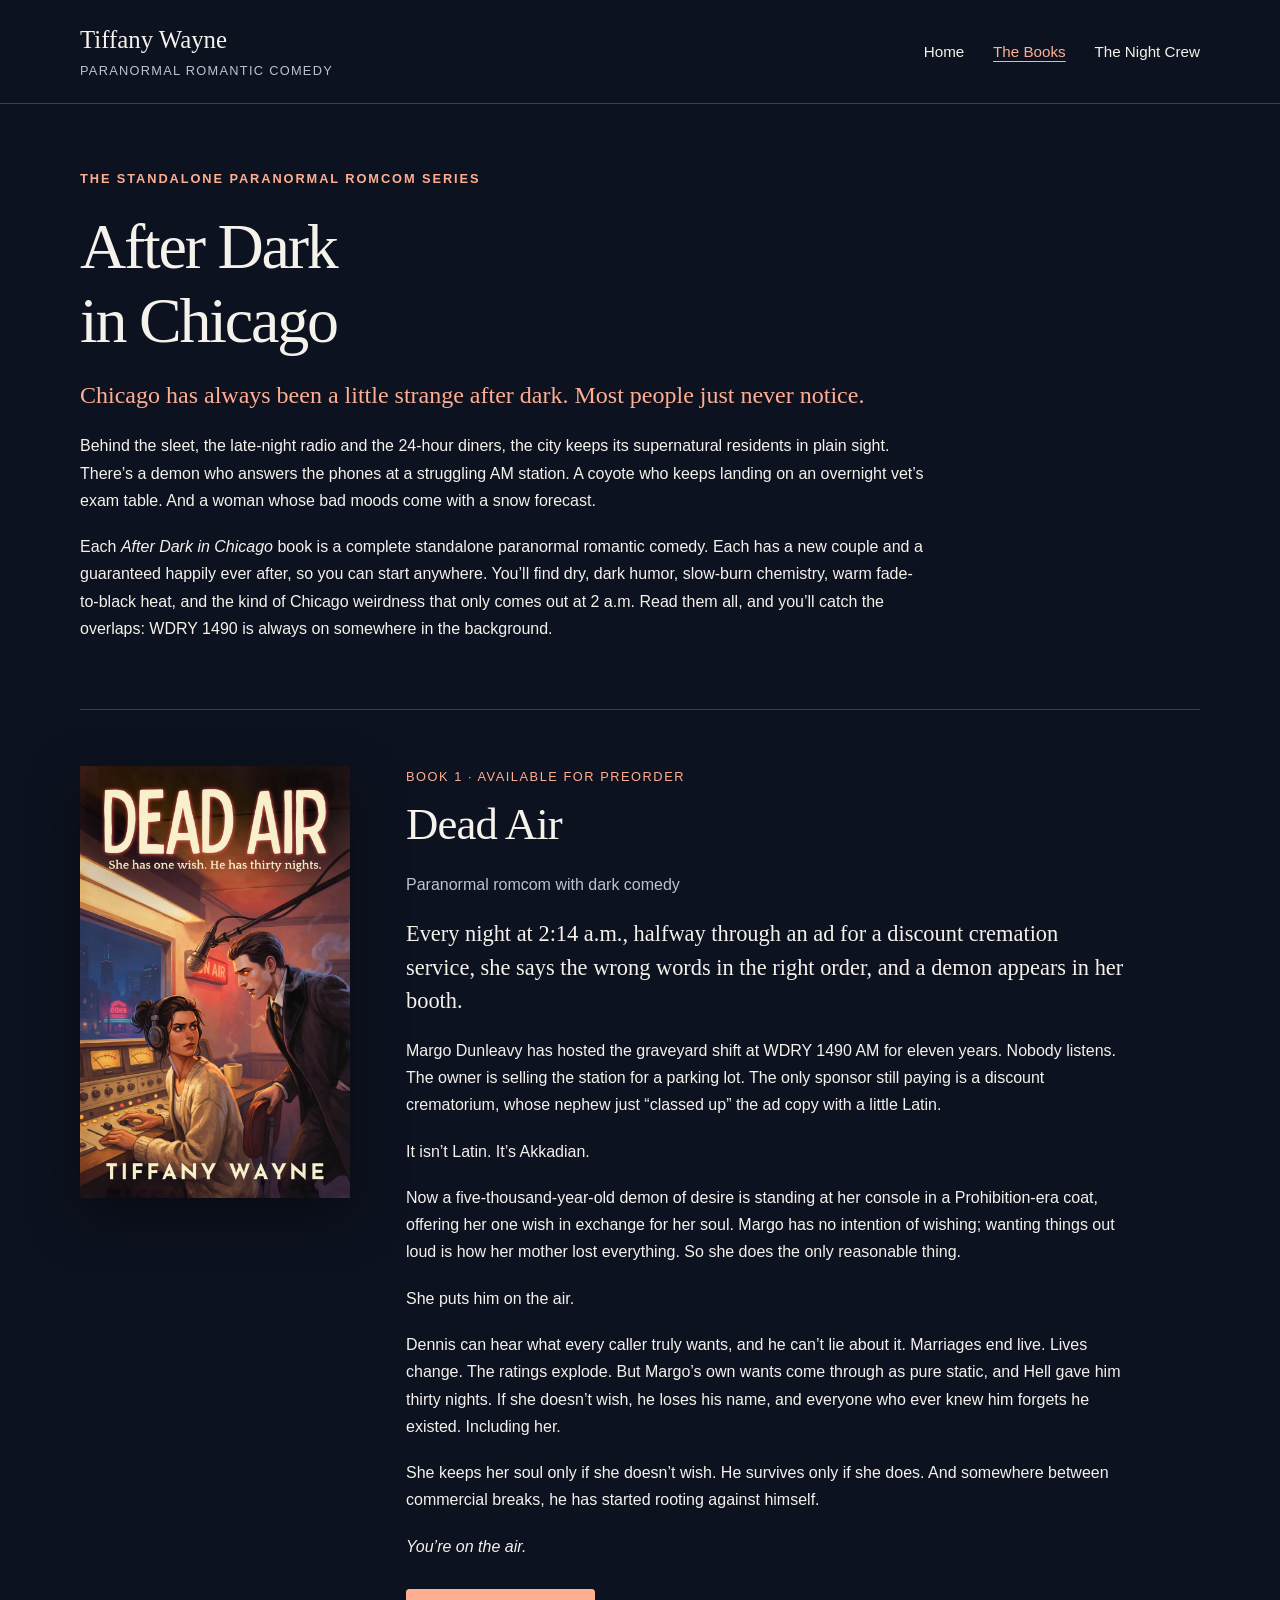
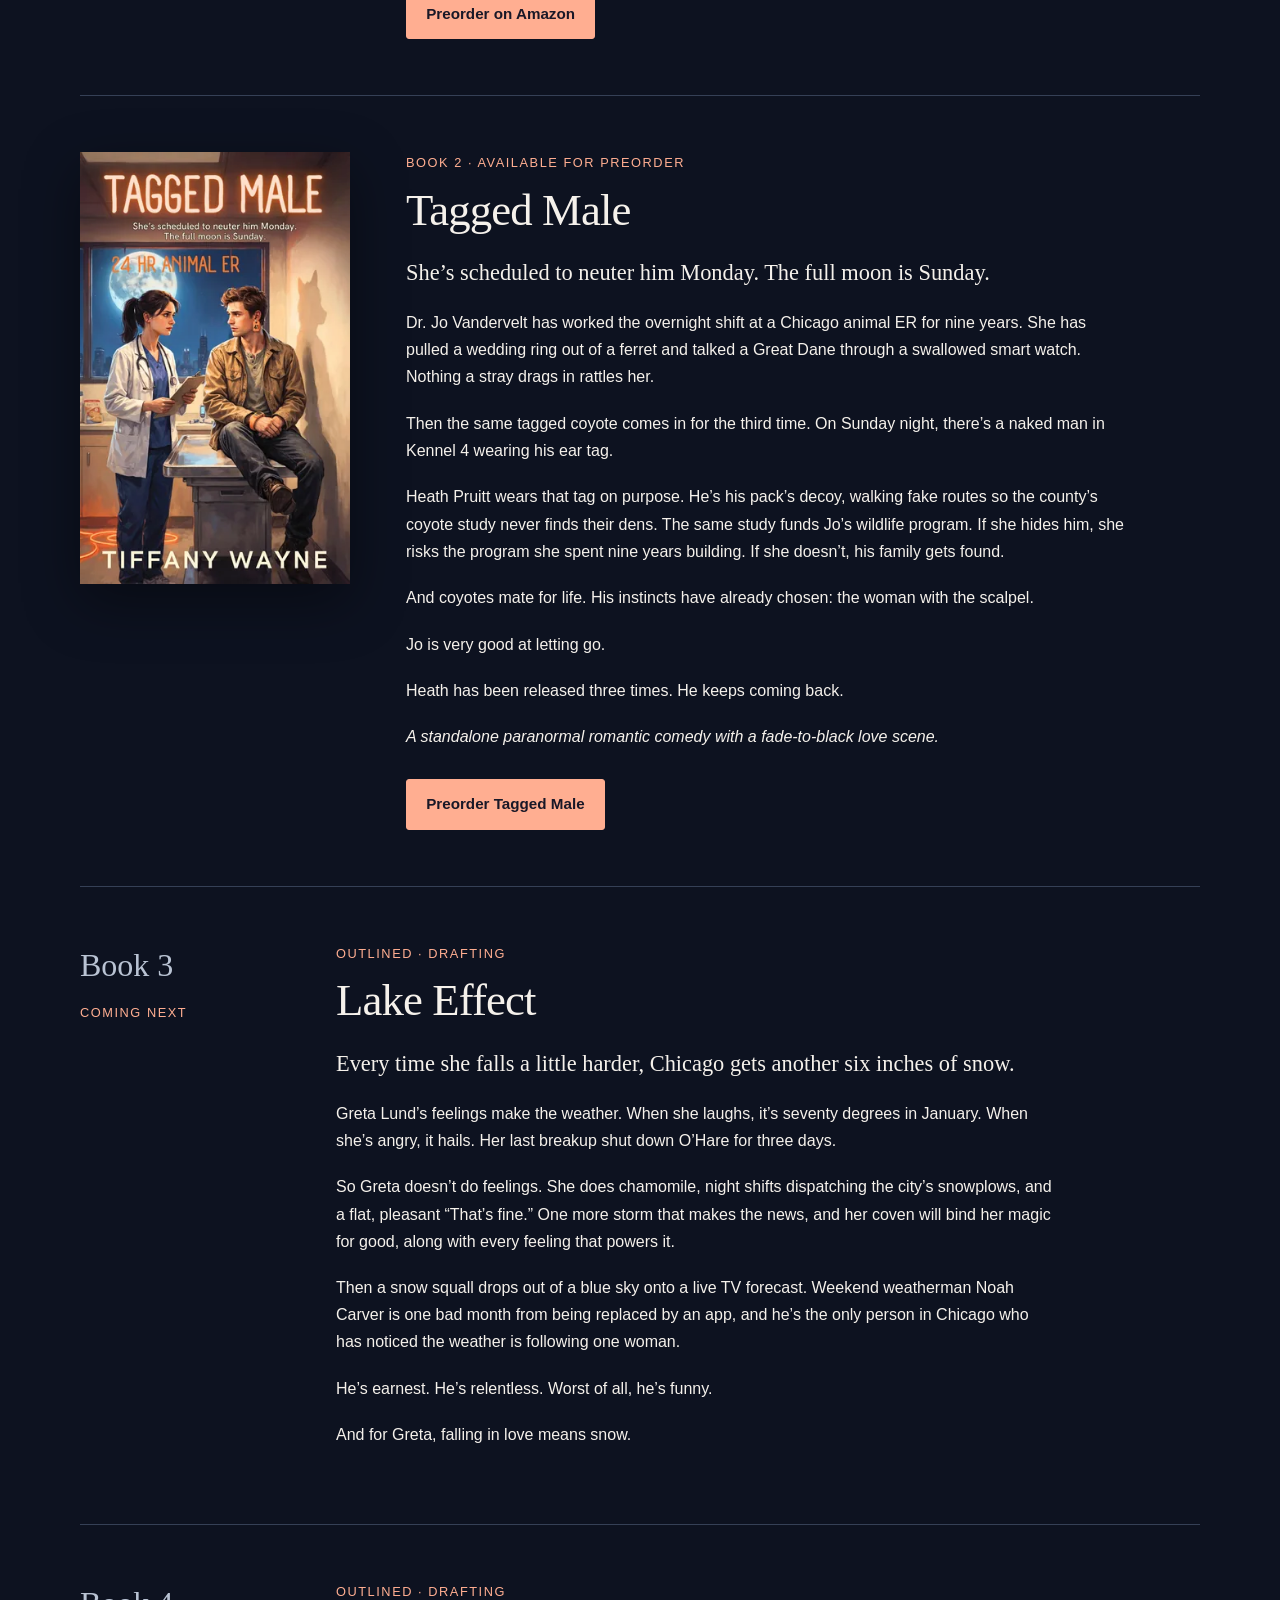
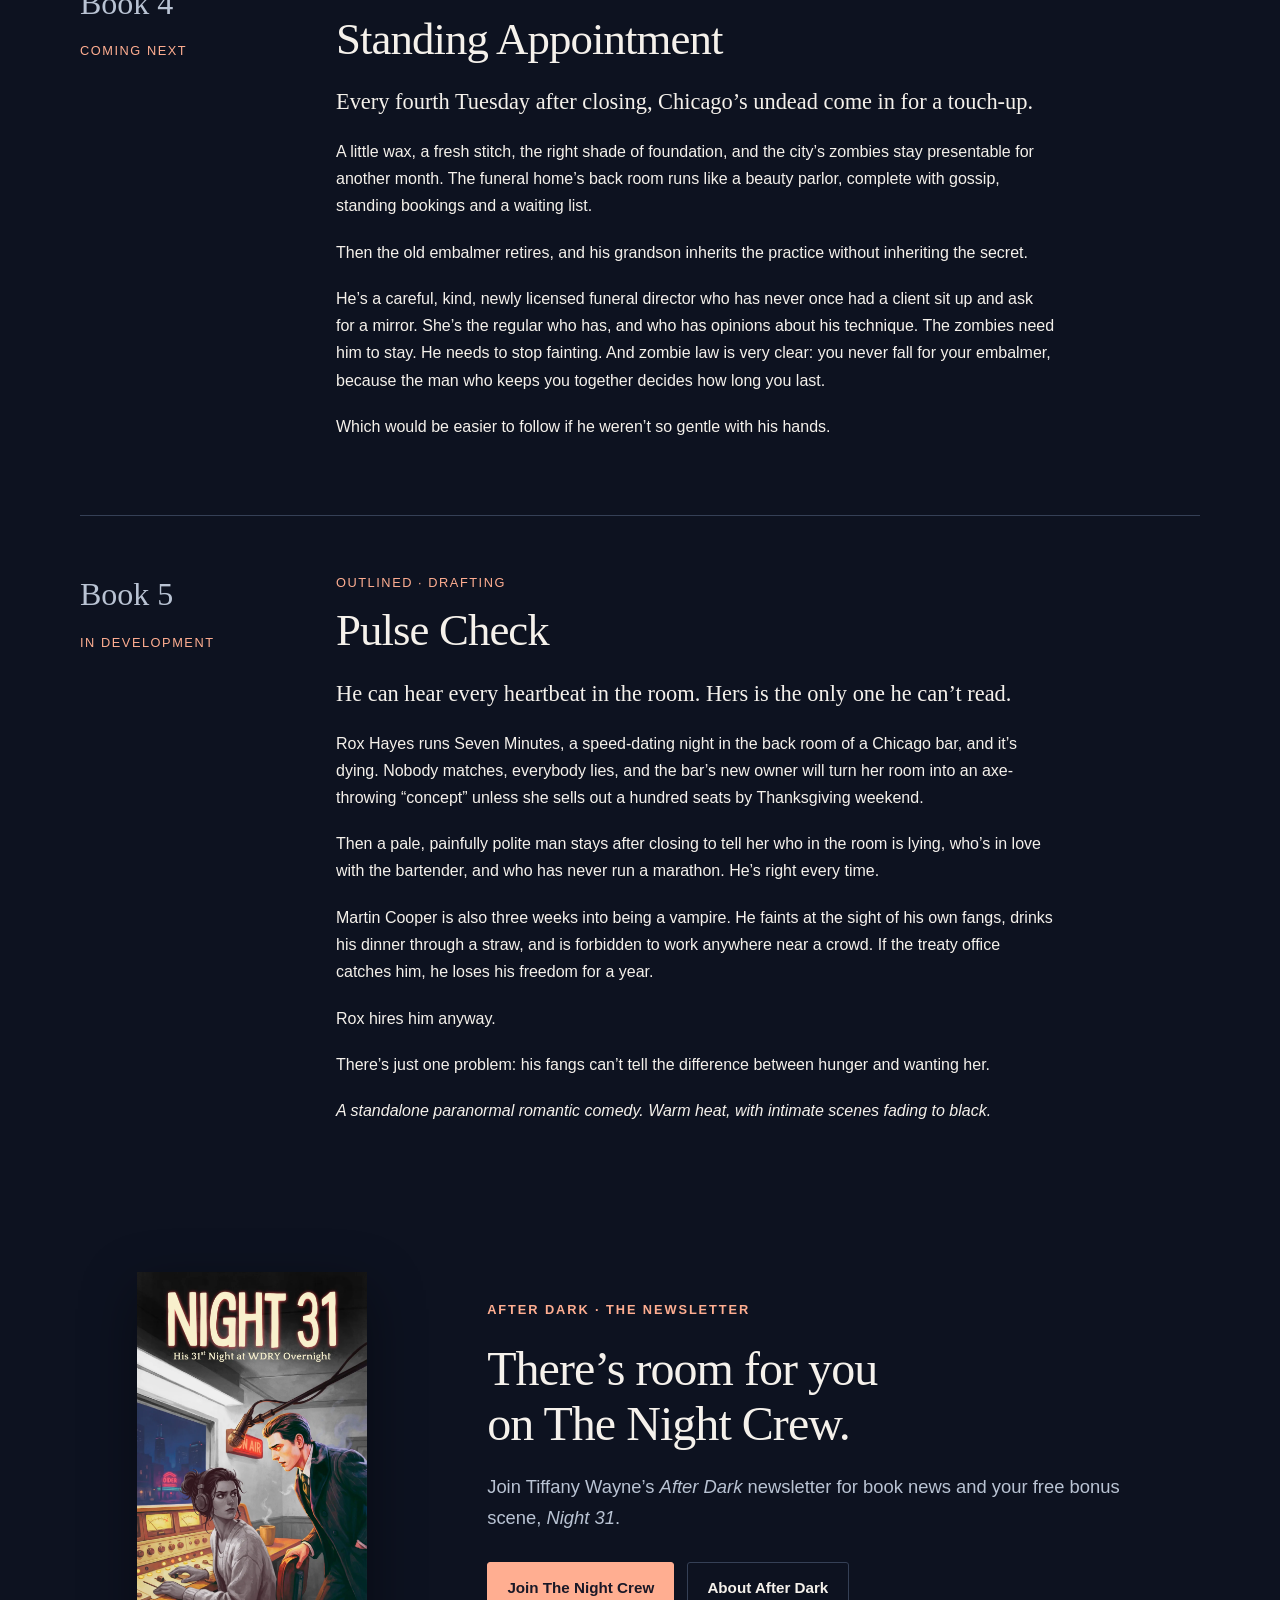
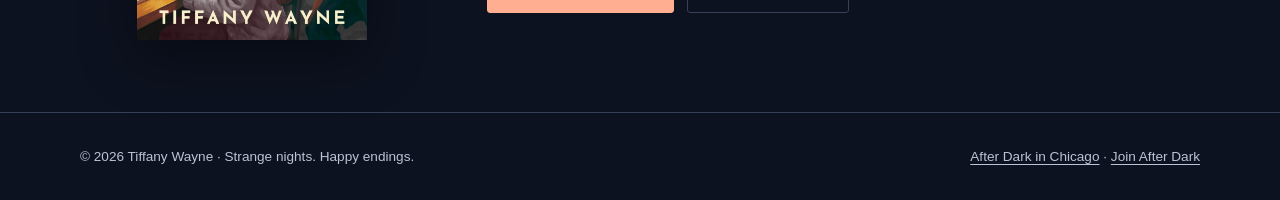
==== commit 96270baf: "Update after-dark-in-chicago.html" ====
--- a/after-dark-in-chicago.html
+++ b/after-dark-in-chicago.html
@@ -1,2 +1,2 @@
 <!doctype html>
-<html lang="en"><head><meta charset="utf-8"><meta name="viewport" content="width=device-width,initial-scale=1"><title>After Dark in Chicago | Tiffany Wayne</title><meta name="description" content="Explore After Dark in Chicago: standalone paranormal romantic comedies with dark humor, new couples, and happily ever afters."><meta name="theme-color" content="#0d1220"><link rel="icon" href="assets/favicon.svg" type="image/svg+xml"><link rel="stylesheet" href="styles.css"><script src="site.js" defer></script></head><body><a class="skip" href="#main">Skip to content</a><header class="header"><div class="wrap nav"><a class="brand" href="index.html"><strong>Tiffany Wayne</strong><span>Paranormal romantic comedy</span></a><nav aria-label="Main navigation"><a href="index.html">Home</a><a href="after-dark-in-chicago.html" aria-current="page">The Books</a><a href="newsletter.html">The Night Crew</a></nav></div></header><main id="main"><div class="wrap"><section class="page-intro"><p class="eyebrow">The standalone paranormal romcom series</p><h1>After Dark<br>in Chicago</h1><p class="hook">Chicago has always been a little strange after dark. Most people just never notice.</p><p>Behind the sleet, the late-night radio and the 24-hour diners, the city keeps its supernatural residents in plain sight. There’s a demon who answers the phones at a struggling AM station. A coyote who keeps landing on an overnight vet’s exam table. And a woman whose bad moods come with a snow forecast.</p><p>Each <em>After Dark in Chicago</em> book is a complete standalone paranormal romantic comedy. Each has a new couple and a guaranteed happily ever after, so you can start anywhere. You’ll find dry, dark humor, slow-burn chemistry, warm fade-to-black heat, and the kind of Chicago weirdness that only comes out at 2 a.m. Read them all, and you’ll catch the overlaps: WDRY 1490 is always on somewhere in the background.</p></section><section class="book" id="dead-air"><div class="cover"><img data-cover src="assets/dead-air.webp" alt="Dead Air by Tiffany Wayne" loading="lazy" decoding="async"><div class="cover-fallback"><p>After Dark in Chicago · Book 1</p><strong>Dead Air</strong><p>Tiffany Wayne</p></div></div><div class="book-text"><p class="book-label">Book 1 · Available for preorder</p><h2>Dead Air</h2><p class="muted">Paranormal romcom with dark comedy</p><p class="book-hook">Every night at 2:14 a.m., halfway through an ad for a discount cremation service, she says the wrong words in the right order, and a demon appears in her booth.</p><p>Margo Dunleavy has hosted the graveyard shift at WDRY 1490 AM for eleven years. Nobody listens. The owner is selling the station for a parking lot. The only sponsor still paying is a discount crematorium, whose nephew just “classed up” the ad copy with a little Latin.</p><p>It isn’t Latin. It’s Akkadian.</p><p>Now a five-thousand-year-old demon of desire is standing at her console in a Prohibition-era coat, offering her one wish in exchange for her soul. Margo has no intention of wishing; wanting things out loud is how her mother lost everything. So she does the only reasonable thing.</p><p>She puts him on the air.</p><p>Dennis can hear what every caller truly wants, and he can’t lie about it. Marriages end live. Lives change. The ratings explode. But Margo’s own wants come through as pure static, and Hell gave him thirty nights. If she doesn’t wish, he loses his name, and everyone who ever knew him forgets he existed. Including her.</p><p>She keeps her soul only if she doesn’t wish. He survives only if she does. And somewhere between commercial breaks, he has started rooting against himself.</p><p><em>You’re on the air.</em></p><div class="buttons"><a class="button" href="https://www.amazon.com/dp/B0HLY9PJB9">Preorder on Amazon</a></div></div></section><section class="book" id="tagged-male"><div class="cover"><img data-cover src="assets/tagged-male-660.webp" srcset="assets/tagged-male-330.webp 330w, assets/tagged-male-660.webp 660w" sizes="(max-width: 600px) 220px, 270px" width="660" height="1056" alt="Tagged Male by Tiffany Wayne — After Dark in Chicago, Book 2" loading="lazy" decoding="async"><div class="cover-fallback"><p>After Dark in Chicago · Book 2</p><strong>Tagged Male</strong><p>Tiffany Wayne</p></div></div><div class="book-text"><p class="book-label">Book 2 · Available for preorder</p><h2>Tagged Male</h2><p class="book-hook">She’s scheduled to neuter him Monday. The full moon is Sunday.</p><p>Dr. Jo Vandervelt has worked the overnight shift at a Chicago animal ER for nine years. She has pulled a wedding ring out of a ferret and talked a Great Dane through a swallowed smart watch. Nothing a stray drags in rattles her.</p><p>Then the same tagged coyote comes in for the third time. On Sunday night, there’s a naked man in Kennel 4 wearing his ear tag.</p><p>Heath Pruitt wears that tag on purpose. He’s his pack’s decoy, walking fake routes so the county’s coyote study never finds their dens. The same study funds Jo’s wildlife program. If she hides him, she risks the program she spent nine years building. If she doesn’t, his family gets found.</p><p>And coyotes mate for life. His instincts have already chosen: the woman with the scalpel.</p><p>Jo is very good at letting go.</p><p>Heath has been released three times. He keeps coming back.</p><p><em>A standalone paranormal romantic comedy with a fade-to-black love scene.</em></p><div class="buttons"><a class="button" href="https://www.amazon.com/dp/B0HMGWNJTV">Preorder Tagged Male</a></div></div></section><section class="book planned" id="lake-effect"><div class="book-side">Book 3<span>Coming next</span></div><div class="book-text"><p class="book-label">Planned · Outlined</p><h2>Lake Effect</h2><p class="book-hook">Every time she falls a little harder, Chicago gets another six inches of snow.</p><p>Greta Lund’s feelings make the weather. When she laughs, it’s seventy degrees in January. When she’s angry, it hails. Her last breakup shut down O’Hare for three days.</p><p>So Greta doesn’t do feelings. She does chamomile, night shifts dispatching the city’s snowplows, and a flat, pleasant “That’s fine.” One more storm that makes the news, and her coven will bind her magic for good, along with every feeling that powers it.</p><p>Then a snow squall drops out of a blue sky onto a live TV forecast. Weekend weatherman Noah Carver is one bad month from being replaced by an app, and he’s the only person in Chicago who has noticed the weather is following one woman.</p><p>He’s earnest. He’s relentless. Worst of all, he’s funny.</p><p>And for Greta, falling in love means snow.</p></div></section><section class="book planned" id="standing-appointment"><div class="book-side">Book 4<span>Coming next</span></div><div class="book-text"><p class="book-label">In planning · Outline stage</p><h2>Standing Appointment</h2><p class="book-hook">Every fourth Tuesday after closing, Chicago’s undead come in for a touch-up.</p><p>A little wax, a fresh stitch, the right shade of foundation, and the city’s zombies stay presentable for another month. The funeral home’s back room runs like a beauty parlor, complete with gossip, standing bookings and a waiting list.</p><p>Then the old embalmer retires, and his grandson inherits the practice without inheriting the secret.</p><p>He’s a careful, kind, newly licensed funeral director who has never once had a client sit up and ask for a mirror. She’s the regular who has, and who has opinions about his technique. The zombies need him to stay. He needs to stop fainting. And zombie law is very clear: you never fall for your embalmer, because the man who keeps you together decides how long you last.</p><p>Which would be easier to follow if he weren’t so gentle with his hands.</p></div></section><section class="book planned" id="pulse-check"><div class="book-side">Book 5<span>In development</span></div><div class="book-text"><p class="book-label">Outlined · Drafting</p><h2>Pulse Check</h2><p class="book-hook">He can hear every heartbeat in the room. Hers is the only one he can’t read.</p><p>Rox Hayes runs Seven Minutes, a speed-dating night in the back room of a Chicago bar, and it’s dying. Nobody matches, everybody lies, and the bar’s new owner will turn her room into an axe-throwing “concept” unless she sells out a hundred seats by Thanksgiving weekend.</p><p>Then a pale, painfully polite man stays after closing to tell her who in the room is lying, who’s in love with the bartender, and who has never run a marathon. He’s right every time.</p><p>Martin Cooper is also three weeks into being a vampire. He faints at the sight of his own fangs, drinks his dinner through a straw, and is forbidden to work anywhere near a crowd. If the treaty office catches him, he loses his freedom for a year.</p><p>Rox hires him anyway.</p><p>There’s just one problem: his fangs can’t tell the difference between hunger and wanting her.</p><p><em>A standalone paranormal romantic comedy. Warm heat, with intimate scenes fading to black.</em></p></div></section></div><section class="section"><div class="wrap crew"><div class="cover"><img data-cover src="assets/night-31.webp" alt="Night 31 by Tiffany Wayne" loading="lazy" decoding="async"><div class="cover-fallback"><p>An After Dark bonus scene</p><strong>Night 31</strong><p>Tiffany Wayne</p></div></div><div><p class="eyebrow">After Dark · The newsletter</p><h2>There’s room for you<br>on The Night Crew.</h2><p class="lede">Join Tiffany Wayne’s <em>After Dark</em> newsletter for book news and your free bonus scene, <em>Night 31</em>.</p><div class="buttons"><a class="button" href="https://tiffany-wayne.kit.com/d0032a8fa7">Join The Night Crew</a><a class="button secondary" href="newsletter.html">About After Dark</a></div></div></div></section></main><footer class="footer"><div class="wrap footer-inner"><p>© 2026 Tiffany Wayne · Strange nights. Happy endings.</p><p><a href="after-dark-in-chicago.html">After Dark in Chicago</a> · <a href="https://tiffany-wayne.kit.com/d0032a8fa7">Join After Dark</a></p></div></footer></body></html>+<html lang="en"><head><meta charset="utf-8"><meta name="viewport" content="width=device-width,initial-scale=1"><title>After Dark in Chicago | Tiffany Wayne</title><meta name="description" content="Explore After Dark in Chicago: standalone paranormal romantic comedies with dark humor, new couples, and happily ever afters."><meta name="theme-color" content="#0d1220"><link rel="icon" href="assets/favicon.svg" type="image/svg+xml"><link rel="stylesheet" href="styles.css"><script src="site.js" defer></script></head><body><a class="skip" href="#main">Skip to content</a><header class="header"><div class="wrap nav"><a class="brand" href="index.html"><strong>Tiffany Wayne</strong><span>Paranormal romantic comedy</span></a><nav aria-label="Main navigation"><a href="index.html">Home</a><a href="after-dark-in-chicago.html" aria-current="page">The Books</a><a href="newsletter.html">The Night Crew</a></nav></div></header><main id="main"><div class="wrap"><section class="page-intro"><p class="eyebrow">The standalone paranormal romcom series</p><h1>After Dark<br>in Chicago</h1><p class="hook">Chicago has always been a little strange after dark. Most people just never notice.</p><p>Behind the sleet, the late-night radio and the 24-hour diners, the city keeps its supernatural residents in plain sight. There’s a demon who answers the phones at a struggling AM station. A coyote who keeps landing on an overnight vet’s exam table. And a woman whose bad moods come with a snow forecast.</p><p>Each <em>After Dark in Chicago</em> book is a complete standalone paranormal romantic comedy. Each has a new couple and a guaranteed happily ever after, so you can start anywhere. You’ll find dry, dark humor, slow-burn chemistry, warm fade-to-black heat, and the kind of Chicago weirdness that only comes out at 2 a.m. Read them all, and you’ll catch the overlaps: WDRY 1490 is always on somewhere in the background.</p></section><section class="book" id="dead-air"><div class="cover"><img data-cover src="assets/dead-air.webp" alt="Dead Air by Tiffany Wayne" loading="lazy" decoding="async"><div class="cover-fallback"><p>After Dark in Chicago · Book 1</p><strong>Dead Air</strong><p>Tiffany Wayne</p></div></div><div class="book-text"><p class="book-label">Book 1 · Available for preorder</p><h2>Dead Air</h2><p class="muted">Paranormal romcom with dark comedy</p><p class="book-hook">Every night at 2:14 a.m., halfway through an ad for a discount cremation service, she says the wrong words in the right order, and a demon appears in her booth.</p><p>Margo Dunleavy has hosted the graveyard shift at WDRY 1490 AM for eleven years. Nobody listens. The owner is selling the station for a parking lot. The only sponsor still paying is a discount crematorium, whose nephew just “classed up” the ad copy with a little Latin.</p><p>It isn’t Latin. It’s Akkadian.</p><p>Now a five-thousand-year-old demon of desire is standing at her console in a Prohibition-era coat, offering her one wish in exchange for her soul. Margo has no intention of wishing; wanting things out loud is how her mother lost everything. So she does the only reasonable thing.</p><p>She puts him on the air.</p><p>Dennis can hear what every caller truly wants, and he can’t lie about it. Marriages end live. Lives change. The ratings explode. But Margo’s own wants come through as pure static, and Hell gave him thirty nights. If she doesn’t wish, he loses his name, and everyone who ever knew him forgets he existed. Including her.</p><p>She keeps her soul only if she doesn’t wish. He survives only if she does. And somewhere between commercial breaks, he has started rooting against himself.</p><p><em>You’re on the air.</em></p><div class="buttons"><a class="button" href="https://www.amazon.com/dp/B0HLY9PJB9">Preorder on Amazon</a></div></div></section><section class="book" id="tagged-male"><div class="cover"><img data-cover src="assets/tagged-male-660.webp" srcset="assets/tagged-male-330.webp 330w, assets/tagged-male-660.webp 660w" sizes="(max-width: 600px) 220px, 270px" width="660" height="1056" alt="Tagged Male by Tiffany Wayne — After Dark in Chicago, Book 2" loading="lazy" decoding="async"><div class="cover-fallback"><p>After Dark in Chicago · Book 2</p><strong>Tagged Male</strong><p>Tiffany Wayne</p></div></div><div class="book-text"><p class="book-label">Book 2 · Available for preorder</p><h2>Tagged Male</h2><p class="book-hook">She’s scheduled to neuter him Monday. The full moon is Sunday.</p><p>Dr. Jo Vandervelt has worked the overnight shift at a Chicago animal ER for nine years. She has pulled a wedding ring out of a ferret and talked a Great Dane through a swallowed smart watch. Nothing a stray drags in rattles her.</p><p>Then the same tagged coyote comes in for the third time. On Sunday night, there’s a naked man in Kennel 4 wearing his ear tag.</p><p>Heath Pruitt wears that tag on purpose. He’s his pack’s decoy, walking fake routes so the county’s coyote study never finds their dens. The same study funds Jo’s wildlife program. If she hides him, she risks the program she spent nine years building. If she doesn’t, his family gets found.</p><p>And coyotes mate for life. His instincts have already chosen: the woman with the scalpel.</p><p>Jo is very good at letting go.</p><p>Heath has been released three times. He keeps coming back.</p><p><em>A standalone paranormal romantic comedy with a fade-to-black love scene.</em></p><div class="buttons"><a class="button" href="https://www.amazon.com/dp/B0HMGWNJTV">Preorder Tagged Male</a></div></div></section><section class="book planned" id="lake-effect"><div class="book-side">Book 3<span>Coming next</span></div><div class="book-text"><p class="book-label">Outlined · Drafting</p><h2>Lake Effect</h2><p class="book-hook">Every time she falls a little harder, Chicago gets another six inches of snow.</p><p>Greta Lund’s feelings make the weather. When she laughs, it’s seventy degrees in January. When she’s angry, it hails. Her last breakup shut down O’Hare for three days.</p><p>So Greta doesn’t do feelings. She does chamomile, night shifts dispatching the city’s snowplows, and a flat, pleasant “That’s fine.” One more storm that makes the news, and her coven will bind her magic for good, along with every feeling that powers it.</p><p>Then a snow squall drops out of a blue sky onto a live TV forecast. Weekend weatherman Noah Carver is one bad month from being replaced by an app, and he’s the only person in Chicago who has noticed the weather is following one woman.</p><p>He’s earnest. He’s relentless. Worst of all, he’s funny.</p><p>And for Greta, falling in love means snow.</p></div></section><section class="book planned" id="standing-appointment"><div class="book-side">Book 4<span>Coming next</span></div><div class="book-text"><p class="book-label">Outlined · Drafting</p><h2>Standing Appointment</h2><p class="book-hook">Every fourth Tuesday after closing, Chicago’s undead come in for a touch-up.</p><p>A little wax, a fresh stitch, the right shade of foundation, and the city’s zombies stay presentable for another month. The funeral home’s back room runs like a beauty parlor, complete with gossip, standing bookings and a waiting list.</p><p>Then the old embalmer retires, and his grandson inherits the practice without inheriting the secret.</p><p>He’s a careful, kind, newly licensed funeral director who has never once had a client sit up and ask for a mirror. She’s the regular who has, and who has opinions about his technique. The zombies need him to stay. He needs to stop fainting. And zombie law is very clear: you never fall for your embalmer, because the man who keeps you together decides how long you last.</p><p>Which would be easier to follow if he weren’t so gentle with his hands.</p></div></section><section class="book planned" id="pulse-check"><div class="book-side">Book 5<span>In development</span></div><div class="book-text"><p class="book-label">Outlined · Drafting</p><h2>Pulse Check</h2><p class="book-hook">He can hear every heartbeat in the room. Hers is the only one he can’t read.</p><p>Rox Hayes runs Seven Minutes, a speed-dating night in the back room of a Chicago bar, and it’s dying. Nobody matches, everybody lies, and the bar’s new owner will turn her room into an axe-throwing “concept” unless she sells out a hundred seats by Thanksgiving weekend.</p><p>Then a pale, painfully polite man stays after closing to tell her who in the room is lying, who’s in love with the bartender, and who has never run a marathon. He’s right every time.</p><p>Martin Cooper is also three weeks into being a vampire. He faints at the sight of his own fangs, drinks his dinner through a straw, and is forbidden to work anywhere near a crowd. If the treaty office catches him, he loses his freedom for a year.</p><p>Rox hires him anyway.</p><p>There’s just one problem: his fangs can’t tell the difference between hunger and wanting her.</p><p><em>A standalone paranormal romantic comedy. Warm heat, with intimate scenes fading to black.</em></p></div></section></div><section class="section"><div class="wrap crew"><div class="cover"><img data-cover src="assets/night-31.webp" alt="Night 31 by Tiffany Wayne" loading="lazy" decoding="async"><div class="cover-fallback"><p>An After Dark bonus scene</p><strong>Night 31</strong><p>Tiffany Wayne</p></div></div><div><p class="eyebrow">After Dark · The newsletter</p><h2>There’s room for you<br>on The Night Crew.</h2><p class="lede">Join Tiffany Wayne’s <em>After Dark</em> newsletter for book news and your free bonus scene, <em>Night 31</em>.</p><div class="buttons"><a class="button" href="https://tiffany-wayne.kit.com/d0032a8fa7">Join The Night Crew</a><a class="button secondary" href="newsletter.html">About After Dark</a></div></div></div></section></main><footer class="footer"><div class="wrap footer-inner"><p>© 2026 Tiffany Wayne · Strange nights. Happy endings.</p><p><a href="after-dark-in-chicago.html">After Dark in Chicago</a> · <a href="https://tiffany-wayne.kit.com/d0032a8fa7">Join After Dark</a></p></div></footer></body></html>
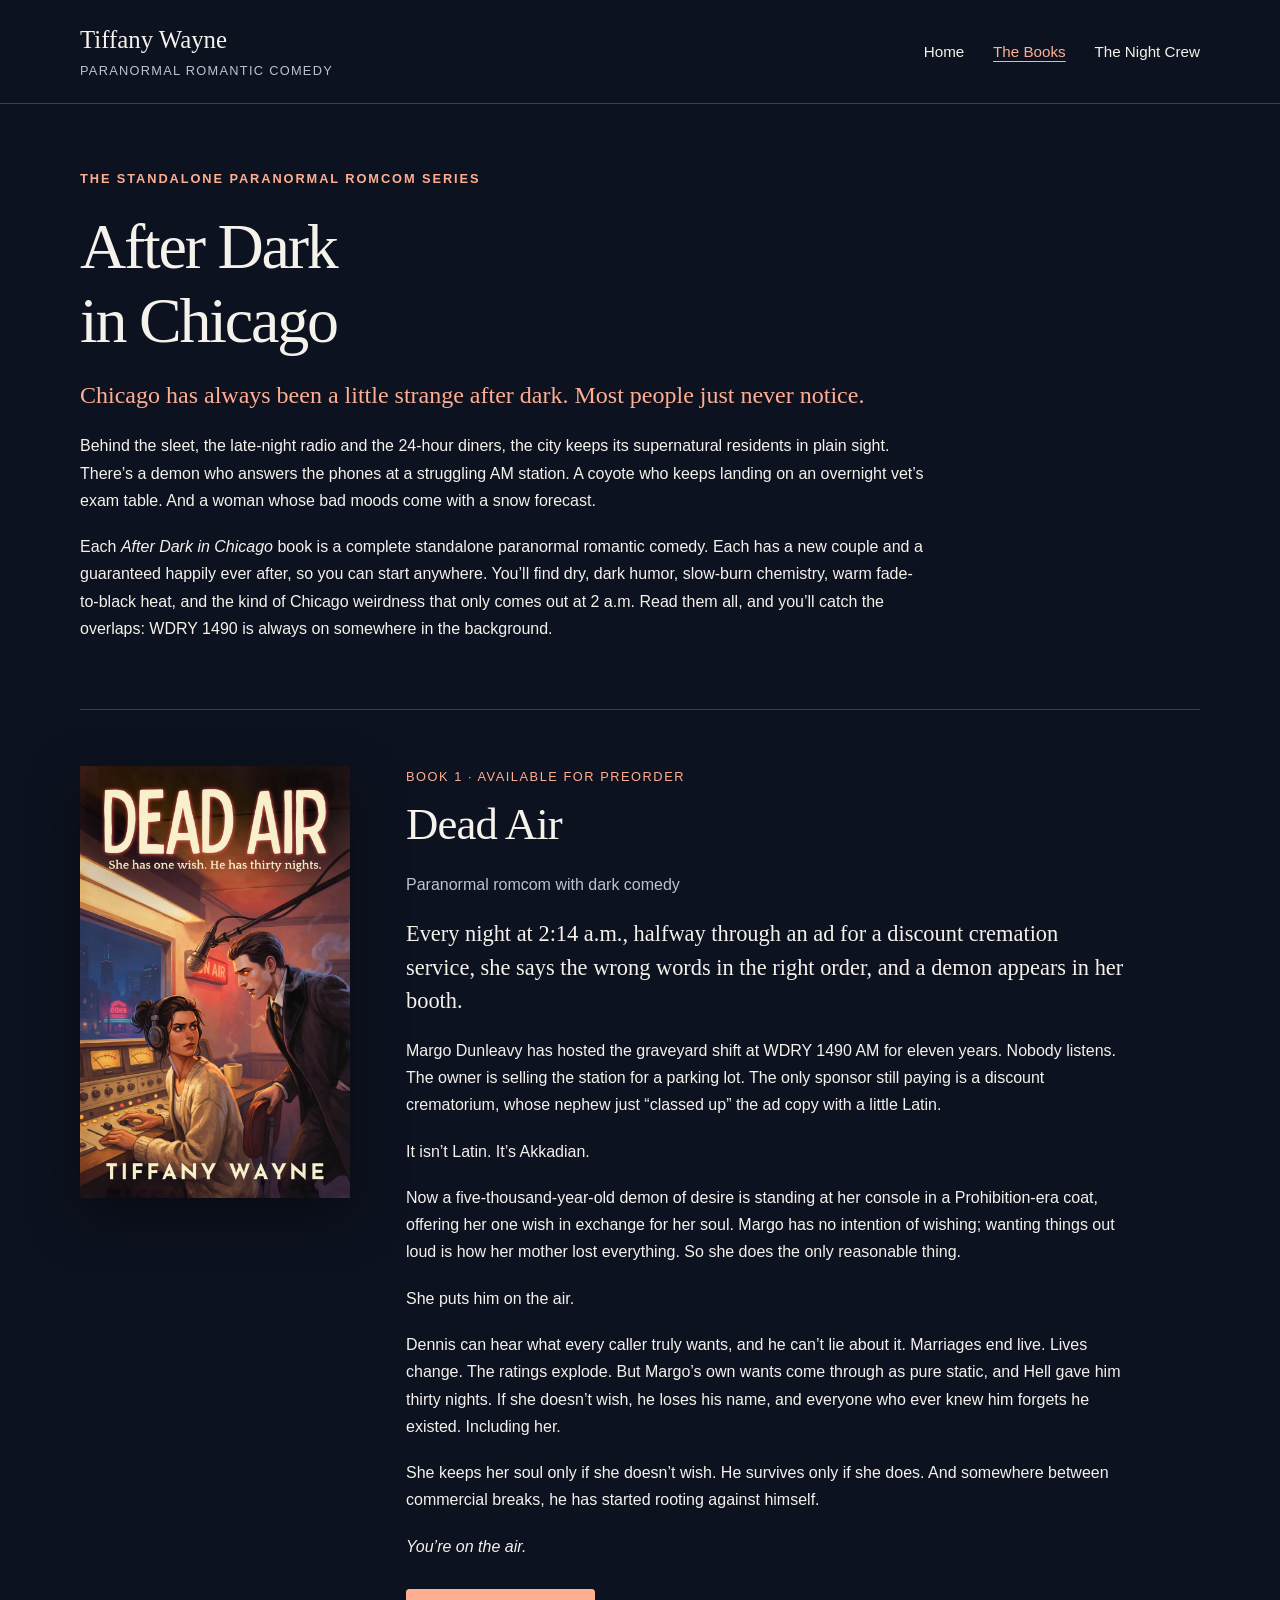
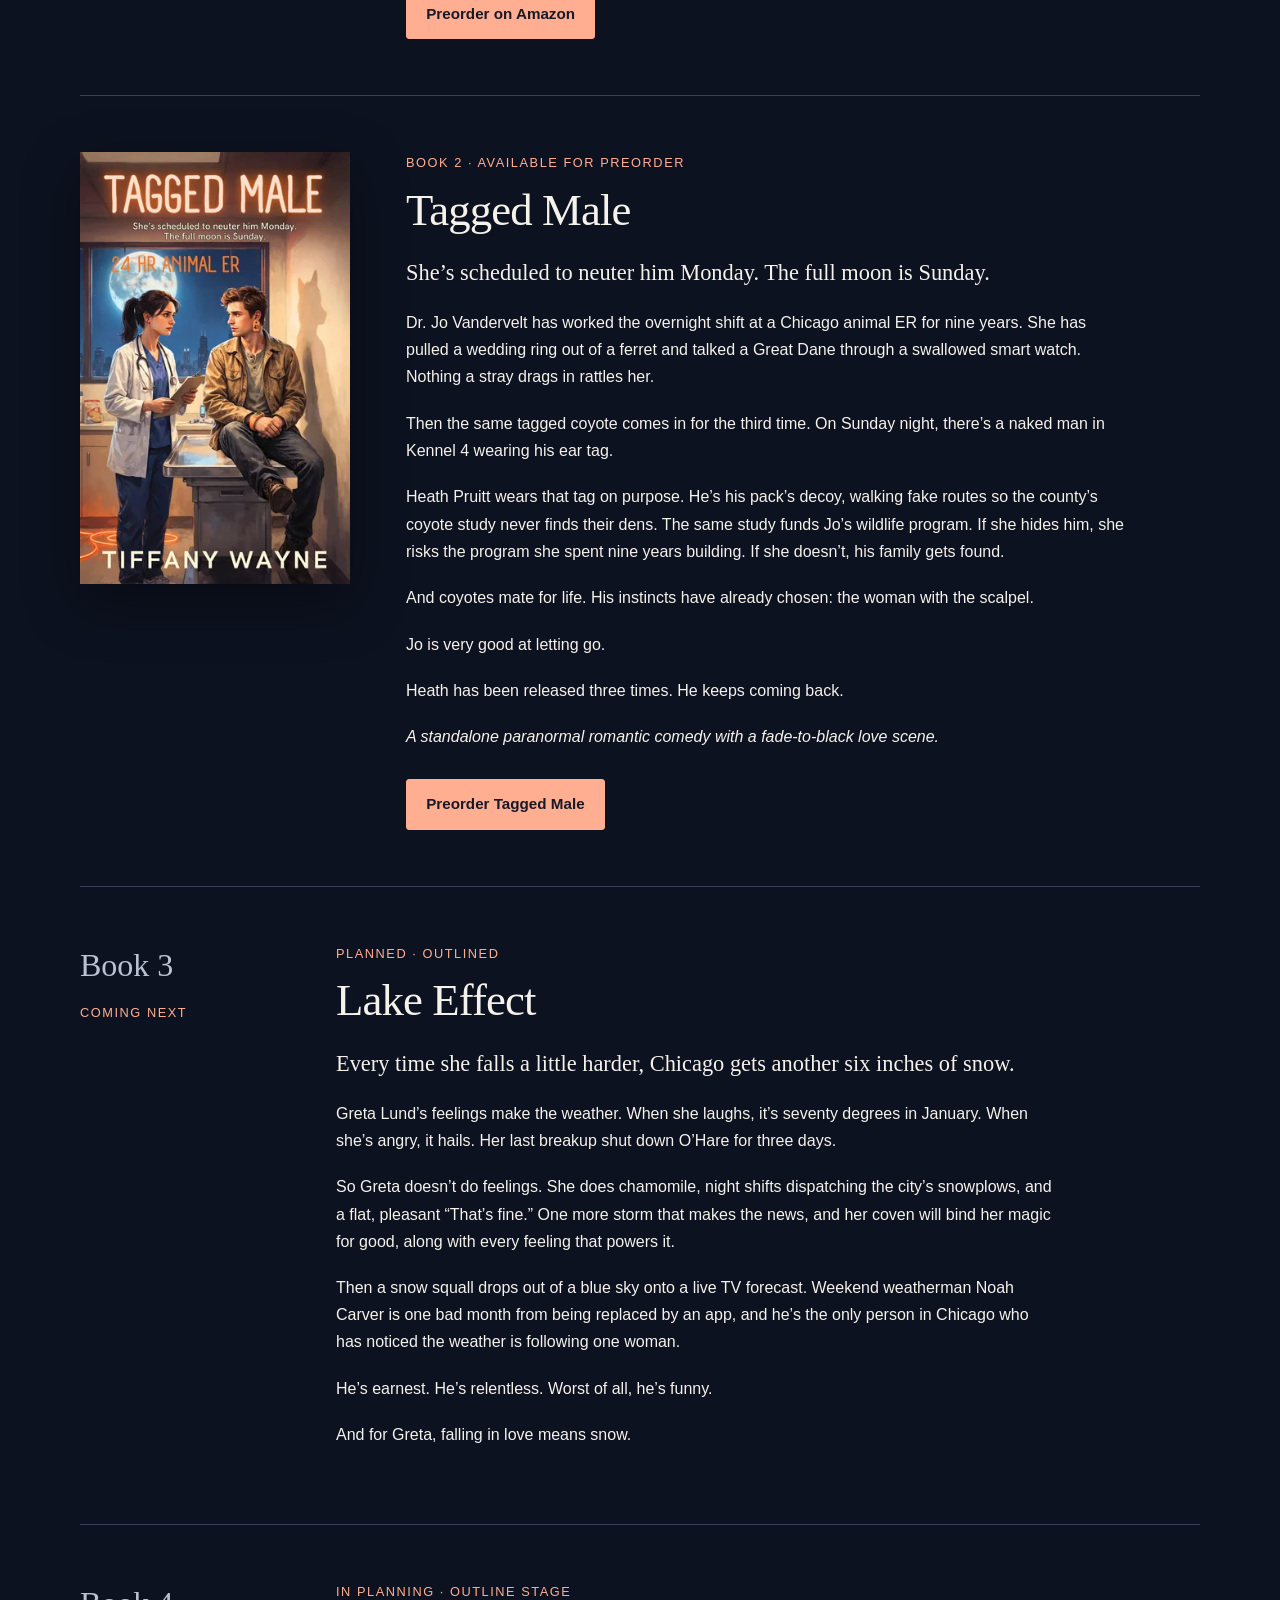
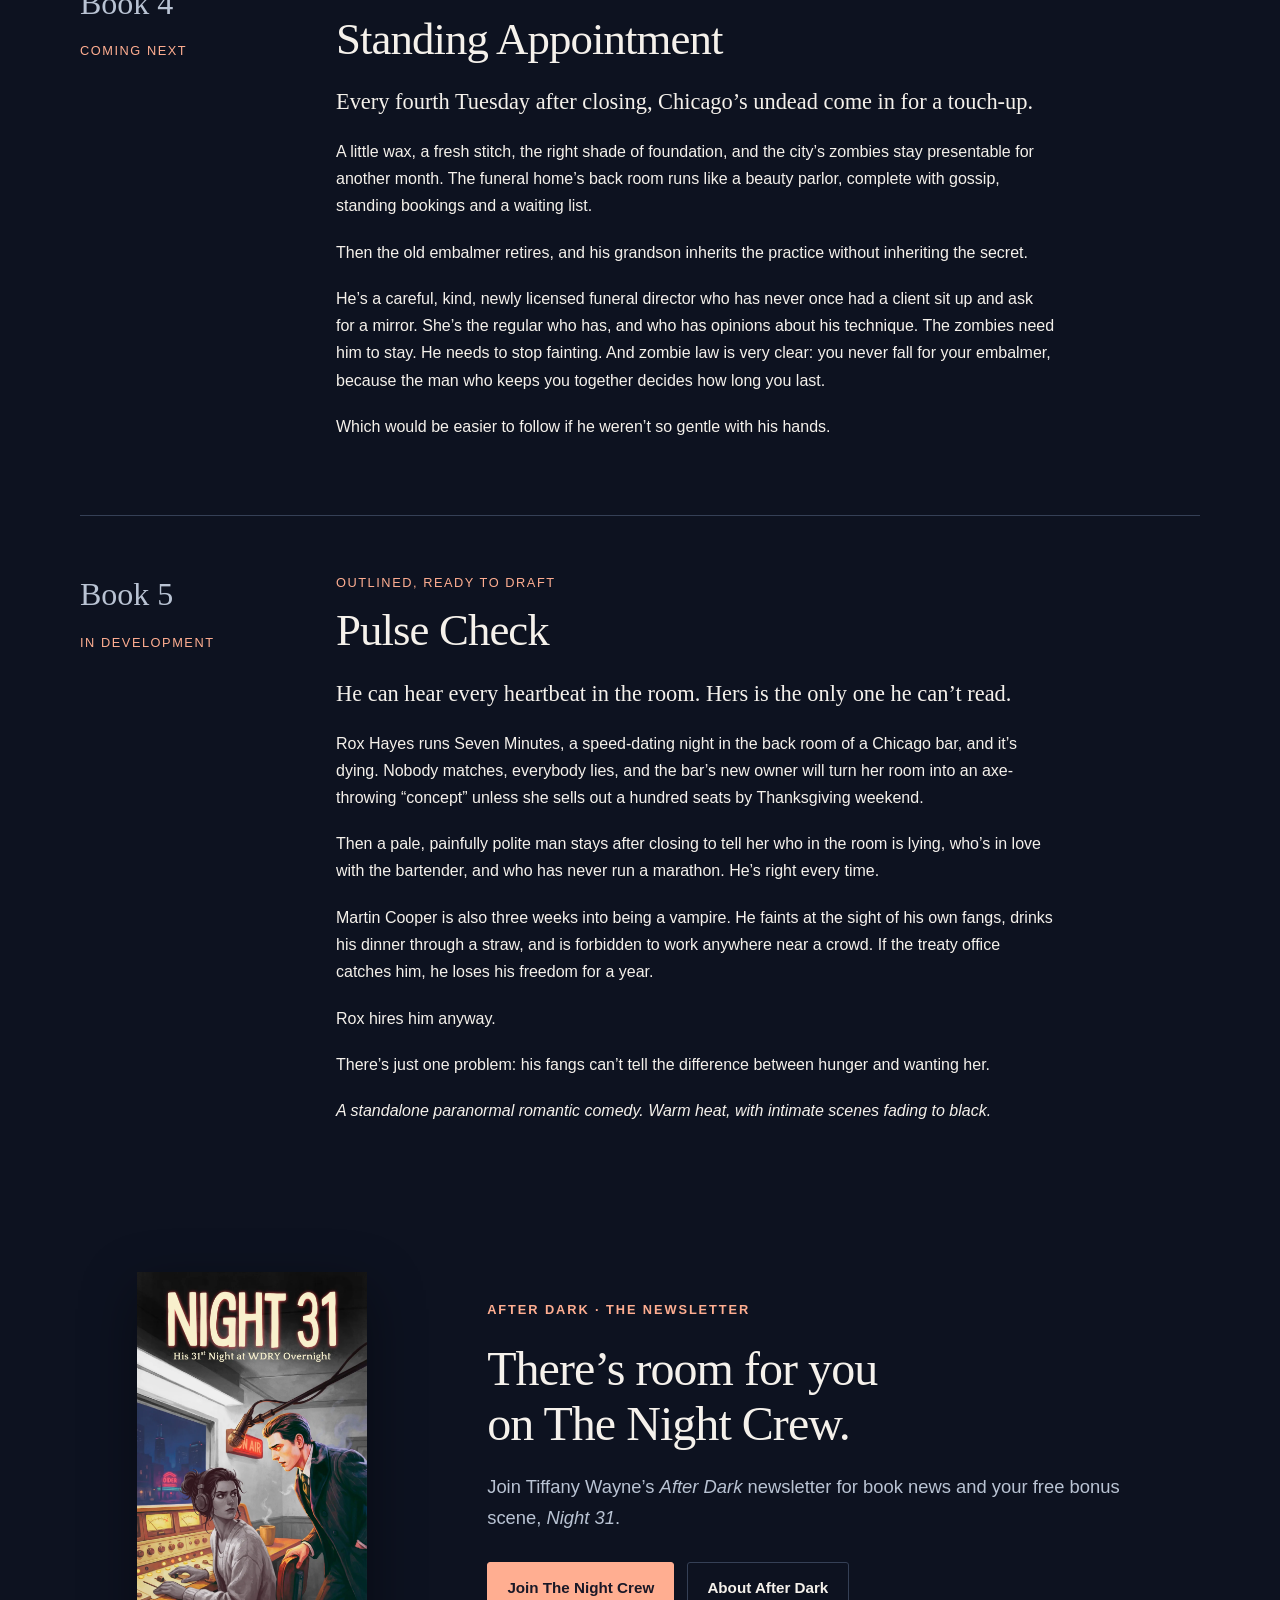
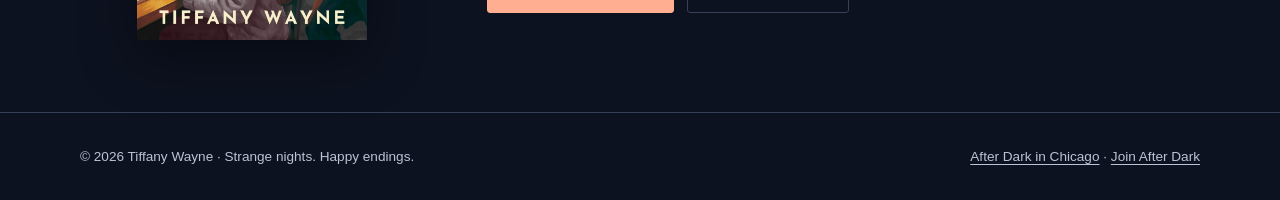
==== commit 5f7cc2e0: "Add files via upload" ====
--- a/after-dark-in-chicago.html
+++ b/after-dark-in-chicago.html
@@ -1,2 +1,2 @@
 <!doctype html>
-<html lang="en"><head><meta charset="utf-8"><meta name="viewport" content="width=device-width,initial-scale=1"><title>After Dark in Chicago | Tiffany Wayne</title><meta name="description" content="Explore After Dark in Chicago: standalone paranormal romantic comedies with dark humor, new couples, and happily ever afters."><meta name="theme-color" content="#0d1220"><link rel="icon" href="assets/favicon.svg" type="image/svg+xml"><link rel="stylesheet" href="styles.css"><script src="site.js" defer></script></head><body><a class="skip" href="#main">Skip to content</a><header class="header"><div class="wrap nav"><a class="brand" href="index.html"><strong>Tiffany Wayne</strong><span>Paranormal romantic comedy</span></a><nav aria-label="Main navigation"><a href="index.html">Home</a><a href="after-dark-in-chicago.html" aria-current="page">The Books</a><a href="newsletter.html">The Night Crew</a></nav></div></header><main id="main"><div class="wrap"><section class="page-intro"><p class="eyebrow">The standalone paranormal romcom series</p><h1>After Dark<br>in Chicago</h1><p class="hook">Chicago has always been a little strange after dark. Most people just never notice.</p><p>Behind the sleet, the late-night radio and the 24-hour diners, the city keeps its supernatural residents in plain sight. There’s a demon who answers the phones at a struggling AM station. A coyote who keeps landing on an overnight vet’s exam table. And a woman whose bad moods come with a snow forecast.</p><p>Each <em>After Dark in Chicago</em> book is a complete standalone paranormal romantic comedy. Each has a new couple and a guaranteed happily ever after, so you can start anywhere. You’ll find dry, dark humor, slow-burn chemistry, warm fade-to-black heat, and the kind of Chicago weirdness that only comes out at 2 a.m. Read them all, and you’ll catch the overlaps: WDRY 1490 is always on somewhere in the background.</p></section><section class="book" id="dead-air"><div class="cover"><img data-cover src="assets/dead-air.webp" alt="Dead Air by Tiffany Wayne" loading="lazy" decoding="async"><div class="cover-fallback"><p>After Dark in Chicago · Book 1</p><strong>Dead Air</strong><p>Tiffany Wayne</p></div></div><div class="book-text"><p class="book-label">Book 1 · Available for preorder</p><h2>Dead Air</h2><p class="muted">Paranormal romcom with dark comedy</p><p class="book-hook">Every night at 2:14 a.m., halfway through an ad for a discount cremation service, she says the wrong words in the right order, and a demon appears in her booth.</p><p>Margo Dunleavy has hosted the graveyard shift at WDRY 1490 AM for eleven years. Nobody listens. The owner is selling the station for a parking lot. The only sponsor still paying is a discount crematorium, whose nephew just “classed up” the ad copy with a little Latin.</p><p>It isn’t Latin. It’s Akkadian.</p><p>Now a five-thousand-year-old demon of desire is standing at her console in a Prohibition-era coat, offering her one wish in exchange for her soul. Margo has no intention of wishing; wanting things out loud is how her mother lost everything. So she does the only reasonable thing.</p><p>She puts him on the air.</p><p>Dennis can hear what every caller truly wants, and he can’t lie about it. Marriages end live. Lives change. The ratings explode. But Margo’s own wants come through as pure static, and Hell gave him thirty nights. If she doesn’t wish, he loses his name, and everyone who ever knew him forgets he existed. Including her.</p><p>She keeps her soul only if she doesn’t wish. He survives only if she does. And somewhere between commercial breaks, he has started rooting against himself.</p><p><em>You’re on the air.</em></p><div class="buttons"><a class="button" href="https://www.amazon.com/dp/B0HLY9PJB9">Preorder on Amazon</a></div></div></section><section class="book" id="tagged-male"><div class="cover"><img data-cover src="assets/tagged-male-660.webp" srcset="assets/tagged-male-330.webp 330w, assets/tagged-male-660.webp 660w" sizes="(max-width: 600px) 220px, 270px" width="660" height="1056" alt="Tagged Male by Tiffany Wayne — After Dark in Chicago, Book 2" loading="lazy" decoding="async"><div class="cover-fallback"><p>After Dark in Chicago · Book 2</p><strong>Tagged Male</strong><p>Tiffany Wayne</p></div></div><div class="book-text"><p class="book-label">Book 2 · Available for preorder</p><h2>Tagged Male</h2><p class="book-hook">She’s scheduled to neuter him Monday. The full moon is Sunday.</p><p>Dr. Jo Vandervelt has worked the overnight shift at a Chicago animal ER for nine years. She has pulled a wedding ring out of a ferret and talked a Great Dane through a swallowed smart watch. Nothing a stray drags in rattles her.</p><p>Then the same tagged coyote comes in for the third time. On Sunday night, there’s a naked man in Kennel 4 wearing his ear tag.</p><p>Heath Pruitt wears that tag on purpose. He’s his pack’s decoy, walking fake routes so the county’s coyote study never finds their dens. The same study funds Jo’s wildlife program. If she hides him, she risks the program she spent nine years building. If she doesn’t, his family gets found.</p><p>And coyotes mate for life. His instincts have already chosen: the woman with the scalpel.</p><p>Jo is very good at letting go.</p><p>Heath has been released three times. He keeps coming back.</p><p><em>A standalone paranormal romantic comedy with a fade-to-black love scene.</em></p><div class="buttons"><a class="button" href="https://www.amazon.com/dp/B0HMGWNJTV">Preorder Tagged Male</a></div></div></section><section class="book planned" id="lake-effect"><div class="book-side">Book 3<span>Coming next</span></div><div class="book-text"><p class="book-label">Outlined · Drafting</p><h2>Lake Effect</h2><p class="book-hook">Every time she falls a little harder, Chicago gets another six inches of snow.</p><p>Greta Lund’s feelings make the weather. When she laughs, it’s seventy degrees in January. When she’s angry, it hails. Her last breakup shut down O’Hare for three days.</p><p>So Greta doesn’t do feelings. She does chamomile, night shifts dispatching the city’s snowplows, and a flat, pleasant “That’s fine.” One more storm that makes the news, and her coven will bind her magic for good, along with every feeling that powers it.</p><p>Then a snow squall drops out of a blue sky onto a live TV forecast. Weekend weatherman Noah Carver is one bad month from being replaced by an app, and he’s the only person in Chicago who has noticed the weather is following one woman.</p><p>He’s earnest. He’s relentless. Worst of all, he’s funny.</p><p>And for Greta, falling in love means snow.</p></div></section><section class="book planned" id="standing-appointment"><div class="book-side">Book 4<span>Coming next</span></div><div class="book-text"><p class="book-label">Outlined · Drafting</p><h2>Standing Appointment</h2><p class="book-hook">Every fourth Tuesday after closing, Chicago’s undead come in for a touch-up.</p><p>A little wax, a fresh stitch, the right shade of foundation, and the city’s zombies stay presentable for another month. The funeral home’s back room runs like a beauty parlor, complete with gossip, standing bookings and a waiting list.</p><p>Then the old embalmer retires, and his grandson inherits the practice without inheriting the secret.</p><p>He’s a careful, kind, newly licensed funeral director who has never once had a client sit up and ask for a mirror. She’s the regular who has, and who has opinions about his technique. The zombies need him to stay. He needs to stop fainting. And zombie law is very clear: you never fall for your embalmer, because the man who keeps you together decides how long you last.</p><p>Which would be easier to follow if he weren’t so gentle with his hands.</p></div></section><section class="book planned" id="pulse-check"><div class="book-side">Book 5<span>In development</span></div><div class="book-text"><p class="book-label">Outlined · Drafting</p><h2>Pulse Check</h2><p class="book-hook">He can hear every heartbeat in the room. Hers is the only one he can’t read.</p><p>Rox Hayes runs Seven Minutes, a speed-dating night in the back room of a Chicago bar, and it’s dying. Nobody matches, everybody lies, and the bar’s new owner will turn her room into an axe-throwing “concept” unless she sells out a hundred seats by Thanksgiving weekend.</p><p>Then a pale, painfully polite man stays after closing to tell her who in the room is lying, who’s in love with the bartender, and who has never run a marathon. He’s right every time.</p><p>Martin Cooper is also three weeks into being a vampire. He faints at the sight of his own fangs, drinks his dinner through a straw, and is forbidden to work anywhere near a crowd. If the treaty office catches him, he loses his freedom for a year.</p><p>Rox hires him anyway.</p><p>There’s just one problem: his fangs can’t tell the difference between hunger and wanting her.</p><p><em>A standalone paranormal romantic comedy. Warm heat, with intimate scenes fading to black.</em></p></div></section></div><section class="section"><div class="wrap crew"><div class="cover"><img data-cover src="assets/night-31.webp" alt="Night 31 by Tiffany Wayne" loading="lazy" decoding="async"><div class="cover-fallback"><p>An After Dark bonus scene</p><strong>Night 31</strong><p>Tiffany Wayne</p></div></div><div><p class="eyebrow">After Dark · The newsletter</p><h2>There’s room for you<br>on The Night Crew.</h2><p class="lede">Join Tiffany Wayne’s <em>After Dark</em> newsletter for book news and your free bonus scene, <em>Night 31</em>.</p><div class="buttons"><a class="button" href="https://tiffany-wayne.kit.com/d0032a8fa7">Join The Night Crew</a><a class="button secondary" href="newsletter.html">About After Dark</a></div></div></div></section></main><footer class="footer"><div class="wrap footer-inner"><p>© 2026 Tiffany Wayne · Strange nights. Happy endings.</p><p><a href="after-dark-in-chicago.html">After Dark in Chicago</a> · <a href="https://tiffany-wayne.kit.com/d0032a8fa7">Join After Dark</a></p></div></footer></body></html>
+<html lang="en"><head><meta charset="utf-8"><meta name="viewport" content="width=device-width,initial-scale=1"><title>After Dark in Chicago | Tiffany Wayne</title><meta name="description" content="Explore After Dark in Chicago: standalone paranormal romantic comedies with dark humor, new couples, and happily ever afters."><meta name="theme-color" content="#0d1220"><link rel="icon" href="assets/favicon.svg" type="image/svg+xml"><link rel="stylesheet" href="styles.css"><script src="site.js" defer></script></head><body><a class="skip" href="#main">Skip to content</a><header class="header"><div class="wrap nav"><a class="brand" href="index.html"><strong>Tiffany Wayne</strong><span>Paranormal romantic comedy</span></a><nav aria-label="Main navigation"><a href="index.html">Home</a><a href="after-dark-in-chicago.html" aria-current="page">The Books</a><a href="newsletter.html">The Night Crew</a></nav></div></header><main id="main"><div class="wrap"><section class="page-intro"><p class="eyebrow">The standalone paranormal romcom series</p><h1>After Dark<br>in Chicago</h1><p class="hook">Chicago has always been a little strange after dark. Most people just never notice.</p><p>Behind the sleet, the late-night radio and the 24-hour diners, the city keeps its supernatural residents in plain sight. There’s a demon who answers the phones at a struggling AM station. A coyote who keeps landing on an overnight vet’s exam table. And a woman whose bad moods come with a snow forecast.</p><p>Each <em>After Dark in Chicago</em> book is a complete standalone paranormal romantic comedy. Each has a new couple and a guaranteed happily ever after, so you can start anywhere. You’ll find dry, dark humor, slow-burn chemistry, warm fade-to-black heat, and the kind of Chicago weirdness that only comes out at 2 a.m. Read them all, and you’ll catch the overlaps: WDRY 1490 is always on somewhere in the background.</p></section><section class="book" id="dead-air"><div class="cover"><img data-cover src="assets/dead-air.webp" alt="Dead Air by Tiffany Wayne" loading="lazy" decoding="async"><div class="cover-fallback"><p>After Dark in Chicago · Book 1</p><strong>Dead Air</strong><p>Tiffany Wayne</p></div></div><div class="book-text"><p class="book-label">Book 1 · Available for preorder</p><h2>Dead Air</h2><p class="muted">Paranormal romcom with dark comedy</p><p class="book-hook">Every night at 2:14 a.m., halfway through an ad for a discount cremation service, she says the wrong words in the right order, and a demon appears in her booth.</p><p>Margo Dunleavy has hosted the graveyard shift at WDRY 1490 AM for eleven years. Nobody listens. The owner is selling the station for a parking lot. The only sponsor still paying is a discount crematorium, whose nephew just “classed up” the ad copy with a little Latin.</p><p>It isn’t Latin. It’s Akkadian.</p><p>Now a five-thousand-year-old demon of desire is standing at her console in a Prohibition-era coat, offering her one wish in exchange for her soul. Margo has no intention of wishing; wanting things out loud is how her mother lost everything. So she does the only reasonable thing.</p><p>She puts him on the air.</p><p>Dennis can hear what every caller truly wants, and he can’t lie about it. Marriages end live. Lives change. The ratings explode. But Margo’s own wants come through as pure static, and Hell gave him thirty nights. If she doesn’t wish, he loses his name, and everyone who ever knew him forgets he existed. Including her.</p><p>She keeps her soul only if she doesn’t wish. He survives only if she does. And somewhere between commercial breaks, he has started rooting against himself.</p><p><em>You’re on the air.</em></p><div class="buttons"><a class="button" href="https://www.amazon.com/dp/B0HLY9PJB9">Preorder on Amazon</a></div></div></section><section class="book" id="tagged-male"><div class="cover"><img data-cover src="assets/tagged-male-660.webp" srcset="assets/tagged-male-330.webp 330w, assets/tagged-male-660.webp 660w" sizes="(max-width: 600px) 220px, 270px" width="660" height="1056" alt="Tagged Male by Tiffany Wayne — After Dark in Chicago, Book 2" loading="lazy" decoding="async"><div class="cover-fallback"><p>After Dark in Chicago · Book 2</p><strong>Tagged Male</strong><p>Tiffany Wayne</p></div></div><div class="book-text"><p class="book-label">Book 2 · Available for preorder</p><h2>Tagged Male</h2><p class="book-hook">She’s scheduled to neuter him Monday. The full moon is Sunday.</p><p>Dr. Jo Vandervelt has worked the overnight shift at a Chicago animal ER for nine years. She has pulled a wedding ring out of a ferret and talked a Great Dane through a swallowed smart watch. Nothing a stray drags in rattles her.</p><p>Then the same tagged coyote comes in for the third time. On Sunday night, there’s a naked man in Kennel 4 wearing his ear tag.</p><p>Heath Pruitt wears that tag on purpose. He’s his pack’s decoy, walking fake routes so the county’s coyote study never finds their dens. The same study funds Jo’s wildlife program. If she hides him, she risks the program she spent nine years building. If she doesn’t, his family gets found.</p><p>And coyotes mate for life. His instincts have already chosen: the woman with the scalpel.</p><p>Jo is very good at letting go.</p><p>Heath has been released three times. He keeps coming back.</p><p><em>A standalone paranormal romantic comedy with a fade-to-black love scene.</em></p><div class="buttons"><a class="button" href="https://www.amazon.com/dp/B0HMGWNJTV">Preorder Tagged Male</a></div></div></section><section class="book planned" id="lake-effect"><div class="book-side">Book 3<span>Coming next</span></div><div class="book-text"><p class="book-label">Planned · Outlined</p><h2>Lake Effect</h2><p class="book-hook">Every time she falls a little harder, Chicago gets another six inches of snow.</p><p>Greta Lund’s feelings make the weather. When she laughs, it’s seventy degrees in January. When she’s angry, it hails. Her last breakup shut down O’Hare for three days.</p><p>So Greta doesn’t do feelings. She does chamomile, night shifts dispatching the city’s snowplows, and a flat, pleasant “That’s fine.” One more storm that makes the news, and her coven will bind her magic for good, along with every feeling that powers it.</p><p>Then a snow squall drops out of a blue sky onto a live TV forecast. Weekend weatherman Noah Carver is one bad month from being replaced by an app, and he’s the only person in Chicago who has noticed the weather is following one woman.</p><p>He’s earnest. He’s relentless. Worst of all, he’s funny.</p><p>And for Greta, falling in love means snow.</p></div></section><section class="book planned" id="standing-appointment"><div class="book-side">Book 4<span>Coming next</span></div><div class="book-text"><p class="book-label">In planning · Outline stage</p><h2>Standing Appointment</h2><p class="book-hook">Every fourth Tuesday after closing, Chicago’s undead come in for a touch-up.</p><p>A little wax, a fresh stitch, the right shade of foundation, and the city’s zombies stay presentable for another month. The funeral home’s back room runs like a beauty parlor, complete with gossip, standing bookings and a waiting list.</p><p>Then the old embalmer retires, and his grandson inherits the practice without inheriting the secret.</p><p>He’s a careful, kind, newly licensed funeral director who has never once had a client sit up and ask for a mirror. She’s the regular who has, and who has opinions about his technique. The zombies need him to stay. He needs to stop fainting. And zombie law is very clear: you never fall for your embalmer, because the man who keeps you together decides how long you last.</p><p>Which would be easier to follow if he weren’t so gentle with his hands.</p></div></section><section class="book planned" id="pulse-check"><div class="book-side">Book 5<span>In development</span></div><div class="book-text"><p class="book-label">Outlined, Ready to Draft</p><h2>Pulse Check</h2><p class="book-hook">He can hear every heartbeat in the room. Hers is the only one he can’t read.</p><p>Rox Hayes runs Seven Minutes, a speed-dating night in the back room of a Chicago bar, and it’s dying. Nobody matches, everybody lies, and the bar’s new owner will turn her room into an axe-throwing “concept” unless she sells out a hundred seats by Thanksgiving weekend.</p><p>Then a pale, painfully polite man stays after closing to tell her who in the room is lying, who’s in love with the bartender, and who has never run a marathon. He’s right every time.</p><p>Martin Cooper is also three weeks into being a vampire. He faints at the sight of his own fangs, drinks his dinner through a straw, and is forbidden to work anywhere near a crowd. If the treaty office catches him, he loses his freedom for a year.</p><p>Rox hires him anyway.</p><p>There’s just one problem: his fangs can’t tell the difference between hunger and wanting her.</p><p><em>A standalone paranormal romantic comedy. Warm heat, with intimate scenes fading to black.</em></p></div></section></div><section class="section"><div class="wrap crew"><div class="cover"><img data-cover src="assets/night-31.webp" alt="Night 31 by Tiffany Wayne" loading="lazy" decoding="async"><div class="cover-fallback"><p>An After Dark bonus scene</p><strong>Night 31</strong><p>Tiffany Wayne</p></div></div><div><p class="eyebrow">After Dark · The newsletter</p><h2>There’s room for you<br>on The Night Crew.</h2><p class="lede">Join Tiffany Wayne’s <em>After Dark</em> newsletter for book news and your free bonus scene, <em>Night 31</em>.</p><div class="buttons"><a class="button" href="https://tiffany-wayne.kit.com/d0032a8fa7">Join The Night Crew</a><a class="button secondary" href="newsletter.html">About After Dark</a></div></div></div></section></main><footer class="footer"><div class="wrap footer-inner"><p>© 2026 Tiffany Wayne · Strange nights. Happy endings.</p><p><a href="after-dark-in-chicago.html">After Dark in Chicago</a> · <a href="https://tiffany-wayne.kit.com/d0032a8fa7">Join After Dark</a></p></div></footer></body></html>
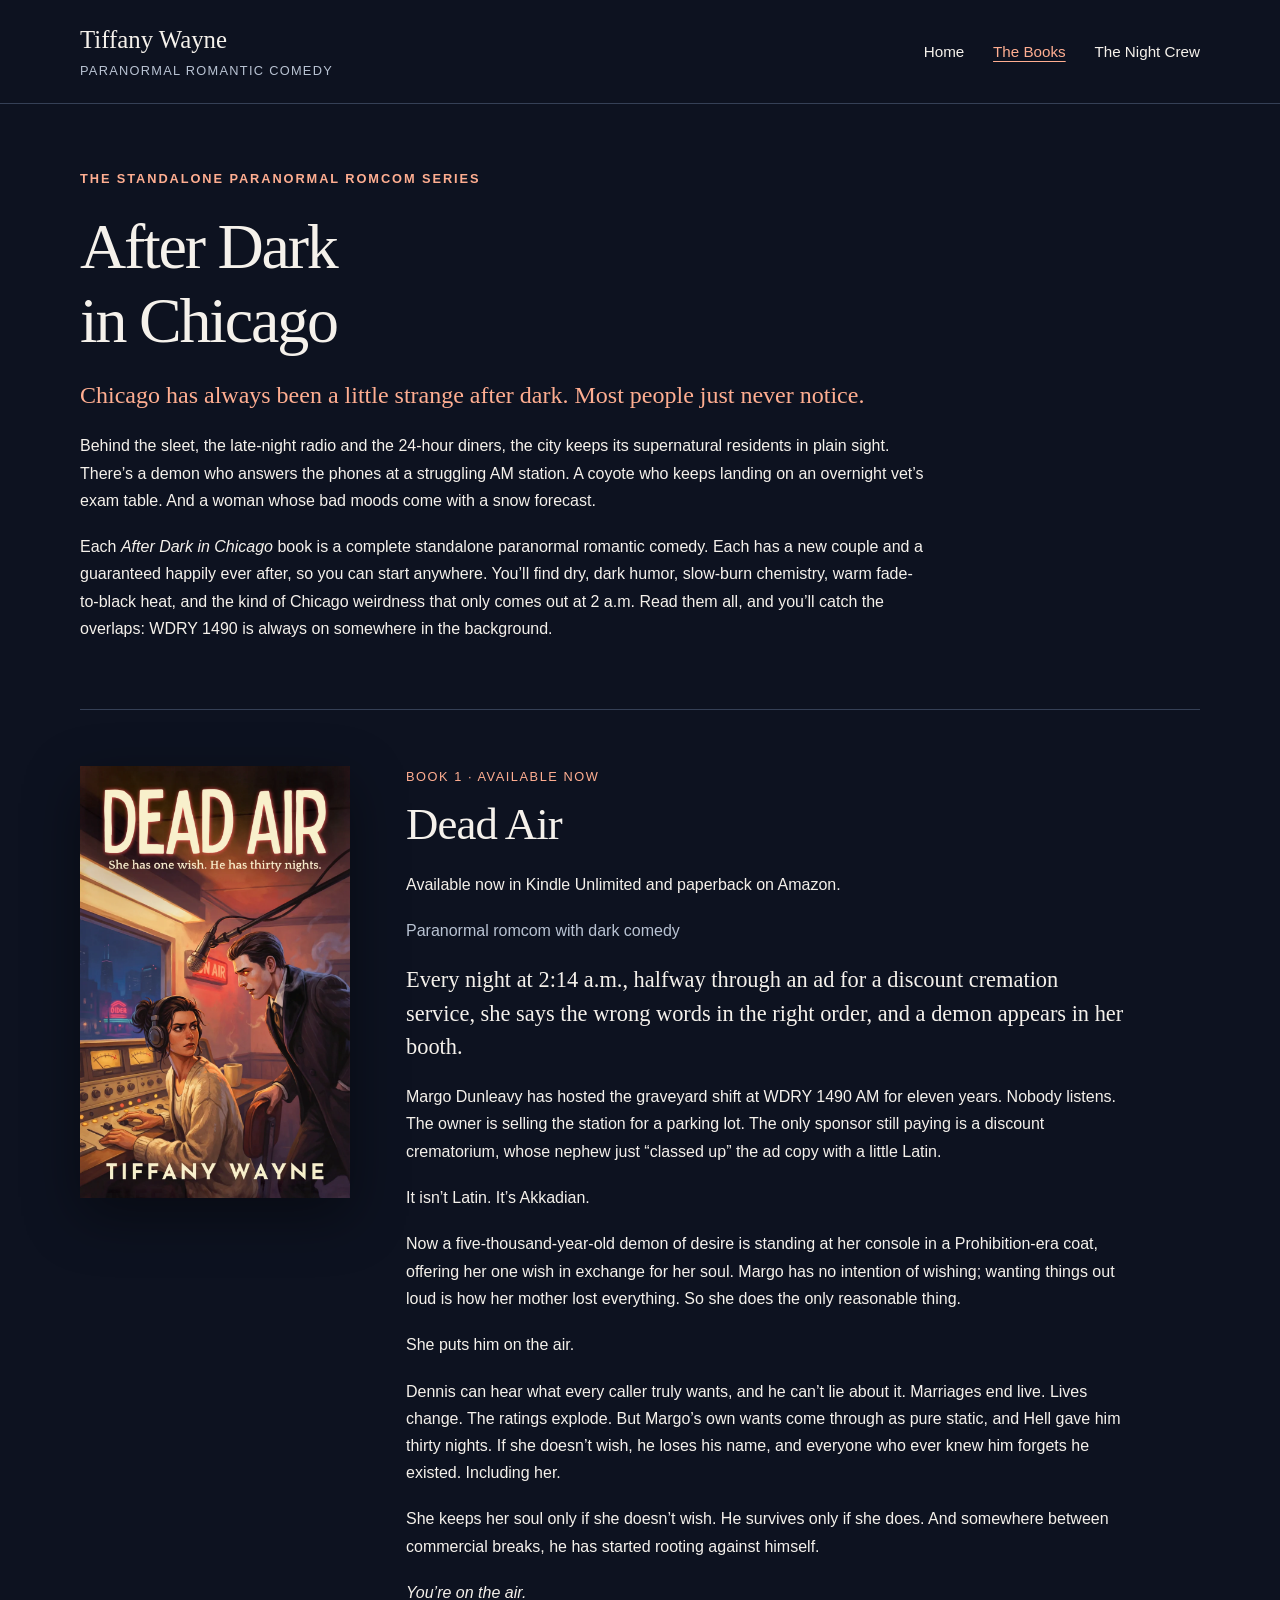
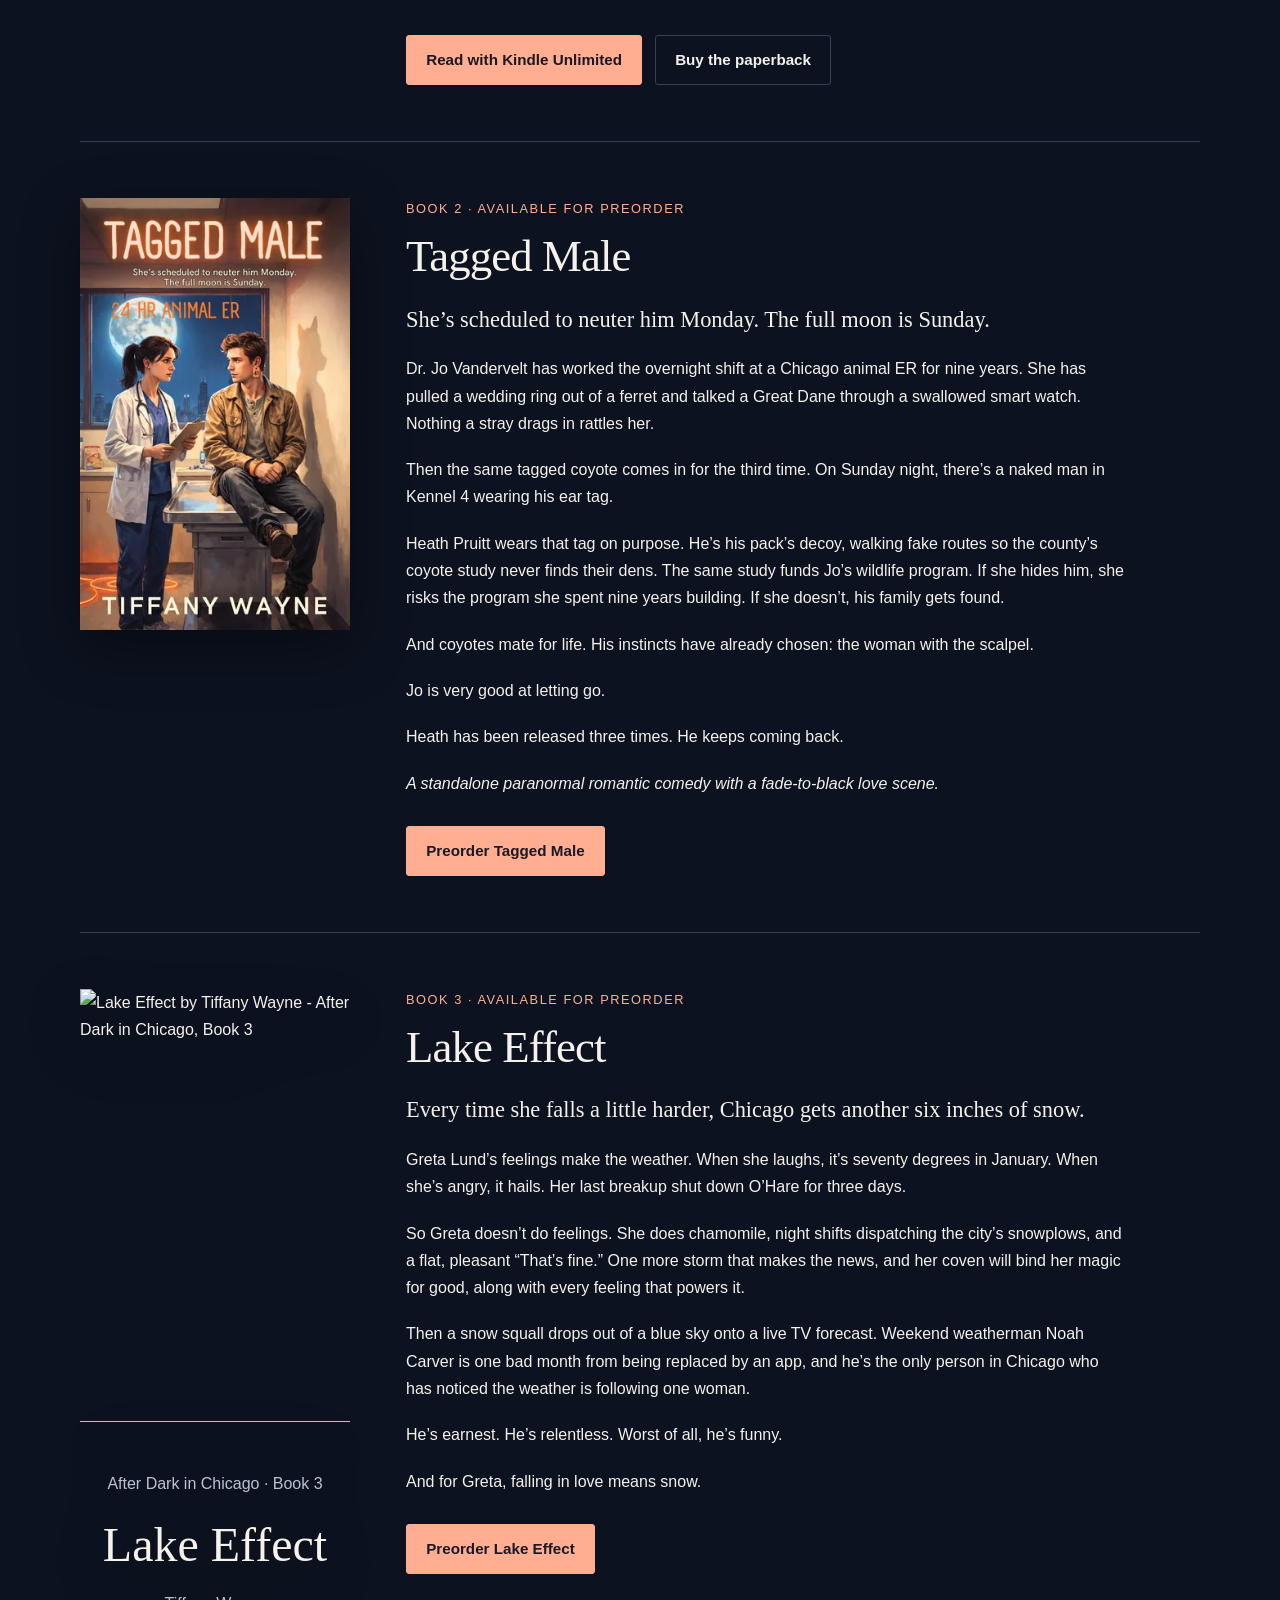
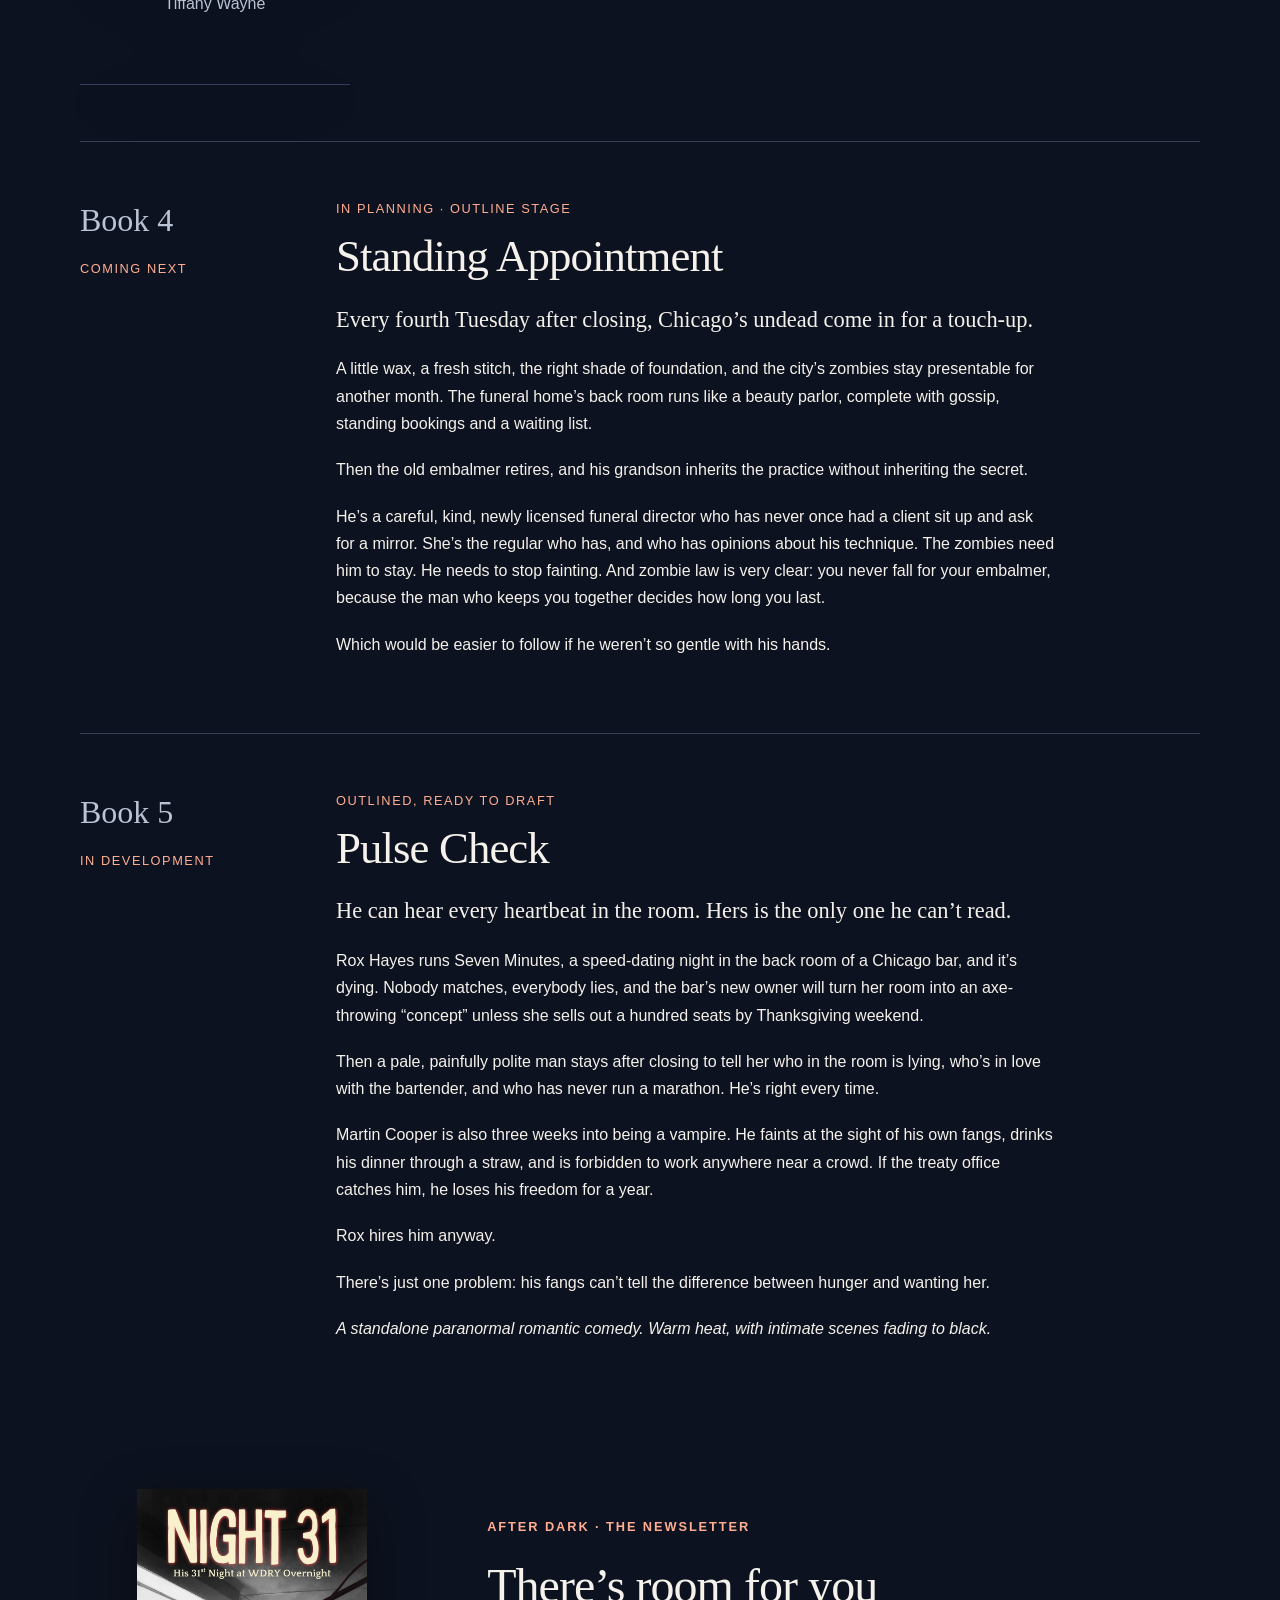
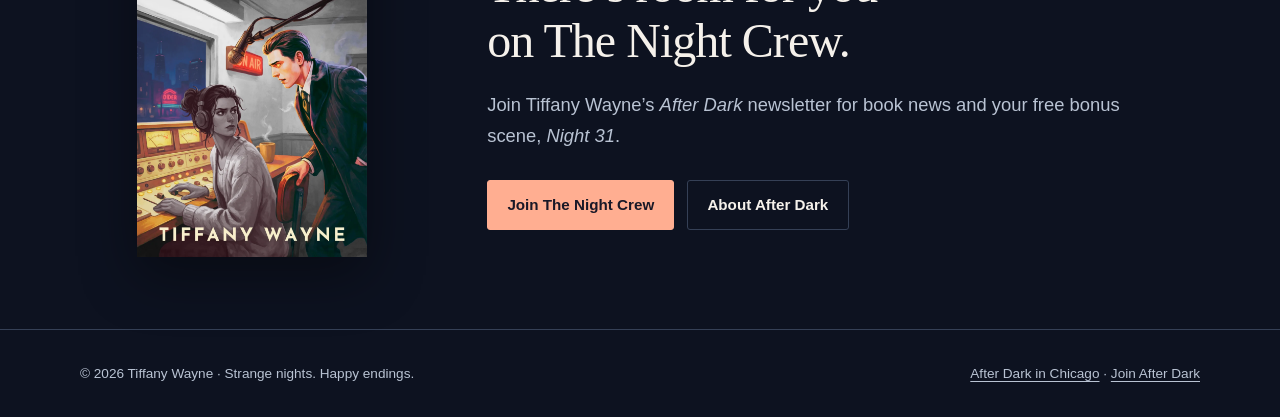
==== commit 3f5e7456: "Add files via upload" ====
--- a/after-dark-in-chicago.html
+++ b/after-dark-in-chicago.html
@@ -1,2 +1,2 @@
-<!doctype html>
-<html lang="en"><head><meta charset="utf-8"><meta name="viewport" content="width=device-width,initial-scale=1"><title>After Dark in Chicago | Tiffany Wayne</title><meta name="description" content="Explore After Dark in Chicago: standalone paranormal romantic comedies with dark humor, new couples, and happily ever afters."><meta name="theme-color" content="#0d1220"><link rel="icon" href="assets/favicon.svg" type="image/svg+xml"><link rel="stylesheet" href="styles.css"><script src="site.js" defer></script></head><body><a class="skip" href="#main">Skip to content</a><header class="header"><div class="wrap nav"><a class="brand" href="index.html"><strong>Tiffany Wayne</strong><span>Paranormal romantic comedy</span></a><nav aria-label="Main navigation"><a href="index.html">Home</a><a href="after-dark-in-chicago.html" aria-current="page">The Books</a><a href="newsletter.html">The Night Crew</a></nav></div></header><main id="main"><div class="wrap"><section class="page-intro"><p class="eyebrow">The standalone paranormal romcom series</p><h1>After Dark<br>in Chicago</h1><p class="hook">Chicago has always been a little strange after dark. Most people just never notice.</p><p>Behind the sleet, the late-night radio and the 24-hour diners, the city keeps its supernatural residents in plain sight. There’s a demon who answers the phones at a struggling AM station. A coyote who keeps landing on an overnight vet’s exam table. And a woman whose bad moods come with a snow forecast.</p><p>Each <em>After Dark in Chicago</em> book is a complete standalone paranormal romantic comedy. Each has a new couple and a guaranteed happily ever after, so you can start anywhere. You’ll find dry, dark humor, slow-burn chemistry, warm fade-to-black heat, and the kind of Chicago weirdness that only comes out at 2 a.m. Read them all, and you’ll catch the overlaps: WDRY 1490 is always on somewhere in the background.</p></section><section class="book" id="dead-air"><div class="cover"><img data-cover src="assets/dead-air.webp" alt="Dead Air by Tiffany Wayne" loading="lazy" decoding="async"><div class="cover-fallback"><p>After Dark in Chicago · Book 1</p><strong>Dead Air</strong><p>Tiffany Wayne</p></div></div><div class="book-text"><p class="book-label">Book 1 · Available for preorder</p><h2>Dead Air</h2><p class="muted">Paranormal romcom with dark comedy</p><p class="book-hook">Every night at 2:14 a.m., halfway through an ad for a discount cremation service, she says the wrong words in the right order, and a demon appears in her booth.</p><p>Margo Dunleavy has hosted the graveyard shift at WDRY 1490 AM for eleven years. Nobody listens. The owner is selling the station for a parking lot. The only sponsor still paying is a discount crematorium, whose nephew just “classed up” the ad copy with a little Latin.</p><p>It isn’t Latin. It’s Akkadian.</p><p>Now a five-thousand-year-old demon of desire is standing at her console in a Prohibition-era coat, offering her one wish in exchange for her soul. Margo has no intention of wishing; wanting things out loud is how her mother lost everything. So she does the only reasonable thing.</p><p>She puts him on the air.</p><p>Dennis can hear what every caller truly wants, and he can’t lie about it. Marriages end live. Lives change. The ratings explode. But Margo’s own wants come through as pure static, and Hell gave him thirty nights. If she doesn’t wish, he loses his name, and everyone who ever knew him forgets he existed. Including her.</p><p>She keeps her soul only if she doesn’t wish. He survives only if she does. And somewhere between commercial breaks, he has started rooting against himself.</p><p><em>You’re on the air.</em></p><div class="buttons"><a class="button" href="https://www.amazon.com/dp/B0HLY9PJB9">Preorder on Amazon</a></div></div></section><section class="book" id="tagged-male"><div class="cover"><img data-cover src="assets/tagged-male-660.webp" srcset="assets/tagged-male-330.webp 330w, assets/tagged-male-660.webp 660w" sizes="(max-width: 600px) 220px, 270px" width="660" height="1056" alt="Tagged Male by Tiffany Wayne — After Dark in Chicago, Book 2" loading="lazy" decoding="async"><div class="cover-fallback"><p>After Dark in Chicago · Book 2</p><strong>Tagged Male</strong><p>Tiffany Wayne</p></div></div><div class="book-text"><p class="book-label">Book 2 · Available for preorder</p><h2>Tagged Male</h2><p class="book-hook">She’s scheduled to neuter him Monday. The full moon is Sunday.</p><p>Dr. Jo Vandervelt has worked the overnight shift at a Chicago animal ER for nine years. She has pulled a wedding ring out of a ferret and talked a Great Dane through a swallowed smart watch. Nothing a stray drags in rattles her.</p><p>Then the same tagged coyote comes in for the third time. On Sunday night, there’s a naked man in Kennel 4 wearing his ear tag.</p><p>Heath Pruitt wears that tag on purpose. He’s his pack’s decoy, walking fake routes so the county’s coyote study never finds their dens. The same study funds Jo’s wildlife program. If she hides him, she risks the program she spent nine years building. If she doesn’t, his family gets found.</p><p>And coyotes mate for life. His instincts have already chosen: the woman with the scalpel.</p><p>Jo is very good at letting go.</p><p>Heath has been released three times. He keeps coming back.</p><p><em>A standalone paranormal romantic comedy with a fade-to-black love scene.</em></p><div class="buttons"><a class="button" href="https://www.amazon.com/dp/B0HMGWNJTV">Preorder Tagged Male</a></div></div></section><section class="book planned" id="lake-effect"><div class="book-side">Book 3<span>Coming next</span></div><div class="book-text"><p class="book-label">Planned · Outlined</p><h2>Lake Effect</h2><p class="book-hook">Every time she falls a little harder, Chicago gets another six inches of snow.</p><p>Greta Lund’s feelings make the weather. When she laughs, it’s seventy degrees in January. When she’s angry, it hails. Her last breakup shut down O’Hare for three days.</p><p>So Greta doesn’t do feelings. She does chamomile, night shifts dispatching the city’s snowplows, and a flat, pleasant “That’s fine.” One more storm that makes the news, and her coven will bind her magic for good, along with every feeling that powers it.</p><p>Then a snow squall drops out of a blue sky onto a live TV forecast. Weekend weatherman Noah Carver is one bad month from being replaced by an app, and he’s the only person in Chicago who has noticed the weather is following one woman.</p><p>He’s earnest. He’s relentless. Worst of all, he’s funny.</p><p>And for Greta, falling in love means snow.</p></div></section><section class="book planned" id="standing-appointment"><div class="book-side">Book 4<span>Coming next</span></div><div class="book-text"><p class="book-label">In planning · Outline stage</p><h2>Standing Appointment</h2><p class="book-hook">Every fourth Tuesday after closing, Chicago’s undead come in for a touch-up.</p><p>A little wax, a fresh stitch, the right shade of foundation, and the city’s zombies stay presentable for another month. The funeral home’s back room runs like a beauty parlor, complete with gossip, standing bookings and a waiting list.</p><p>Then the old embalmer retires, and his grandson inherits the practice without inheriting the secret.</p><p>He’s a careful, kind, newly licensed funeral director who has never once had a client sit up and ask for a mirror. She’s the regular who has, and who has opinions about his technique. The zombies need him to stay. He needs to stop fainting. And zombie law is very clear: you never fall for your embalmer, because the man who keeps you together decides how long you last.</p><p>Which would be easier to follow if he weren’t so gentle with his hands.</p></div></section><section class="book planned" id="pulse-check"><div class="book-side">Book 5<span>In development</span></div><div class="book-text"><p class="book-label">Outlined, Ready to Draft</p><h2>Pulse Check</h2><p class="book-hook">He can hear every heartbeat in the room. Hers is the only one he can’t read.</p><p>Rox Hayes runs Seven Minutes, a speed-dating night in the back room of a Chicago bar, and it’s dying. Nobody matches, everybody lies, and the bar’s new owner will turn her room into an axe-throwing “concept” unless she sells out a hundred seats by Thanksgiving weekend.</p><p>Then a pale, painfully polite man stays after closing to tell her who in the room is lying, who’s in love with the bartender, and who has never run a marathon. He’s right every time.</p><p>Martin Cooper is also three weeks into being a vampire. He faints at the sight of his own fangs, drinks his dinner through a straw, and is forbidden to work anywhere near a crowd. If the treaty office catches him, he loses his freedom for a year.</p><p>Rox hires him anyway.</p><p>There’s just one problem: his fangs can’t tell the difference between hunger and wanting her.</p><p><em>A standalone paranormal romantic comedy. Warm heat, with intimate scenes fading to black.</em></p></div></section></div><section class="section"><div class="wrap crew"><div class="cover"><img data-cover src="assets/night-31.webp" alt="Night 31 by Tiffany Wayne" loading="lazy" decoding="async"><div class="cover-fallback"><p>An After Dark bonus scene</p><strong>Night 31</strong><p>Tiffany Wayne</p></div></div><div><p class="eyebrow">After Dark · The newsletter</p><h2>There’s room for you<br>on The Night Crew.</h2><p class="lede">Join Tiffany Wayne’s <em>After Dark</em> newsletter for book news and your free bonus scene, <em>Night 31</em>.</p><div class="buttons"><a class="button" href="https://tiffany-wayne.kit.com/d0032a8fa7">Join The Night Crew</a><a class="button secondary" href="newsletter.html">About After Dark</a></div></div></div></section></main><footer class="footer"><div class="wrap footer-inner"><p>© 2026 Tiffany Wayne · Strange nights. Happy endings.</p><p><a href="after-dark-in-chicago.html">After Dark in Chicago</a> · <a href="https://tiffany-wayne.kit.com/d0032a8fa7">Join After Dark</a></p></div></footer></body></html>+<!doctype html>
+<html lang="en"><head><meta charset="utf-8"><meta name="viewport" content="width=device-width,initial-scale=1"><title>After Dark in Chicago | Tiffany Wayne</title><meta name="description" content="Explore After Dark in Chicago: standalone paranormal romantic comedies with dark humor, new couples, and happily ever afters."><meta name="theme-color" content="#0d1220"><link rel="icon" href="assets/favicon.svg" type="image/svg+xml"><link rel="stylesheet" href="styles.css"><script src="site.js" defer></script></head><body><a class="skip" href="#main">Skip to content</a><header class="header"><div class="wrap nav"><a class="brand" href="index.html"><strong>Tiffany Wayne</strong><span>Paranormal romantic comedy</span></a><nav aria-label="Main navigation"><a href="index.html">Home</a><a href="after-dark-in-chicago.html" aria-current="page">The Books</a><a href="newsletter.html">The Night Crew</a></nav></div></header><main id="main"><div class="wrap"><section class="page-intro"><p class="eyebrow">The standalone paranormal romcom series</p><h1>After Dark<br>in Chicago</h1><p class="hook">Chicago has always been a little strange after dark. Most people just never notice.</p><p>Behind the sleet, the late-night radio and the 24-hour diners, the city keeps its supernatural residents in plain sight. There’s a demon who answers the phones at a struggling AM station. A coyote who keeps landing on an overnight vet’s exam table. And a woman whose bad moods come with a snow forecast.</p><p>Each <em>After Dark in Chicago</em> book is a complete standalone paranormal romantic comedy. Each has a new couple and a guaranteed happily ever after, so you can start anywhere. You’ll find dry, dark humor, slow-burn chemistry, warm fade-to-black heat, and the kind of Chicago weirdness that only comes out at 2 a.m. Read them all, and you’ll catch the overlaps: WDRY 1490 is always on somewhere in the background.</p></section><section class="book" id="dead-air"><div class="cover"><img data-cover src="assets/dead-air.webp" alt="Dead Air by Tiffany Wayne" loading="lazy" decoding="async"><div class="cover-fallback"><p>After Dark in Chicago · Book 1</p><strong>Dead Air</strong><p>Tiffany Wayne</p></div></div><div class="book-text"><p class="book-label">Book 1 · Available now</p><h2>Dead Air</h2><p class="availability">Available now in Kindle Unlimited and paperback on Amazon.</p><p class="muted">Paranormal romcom with dark comedy</p><p class="book-hook">Every night at 2:14 a.m., halfway through an ad for a discount cremation service, she says the wrong words in the right order, and a demon appears in her booth.</p><p>Margo Dunleavy has hosted the graveyard shift at WDRY 1490 AM for eleven years. Nobody listens. The owner is selling the station for a parking lot. The only sponsor still paying is a discount crematorium, whose nephew just “classed up” the ad copy with a little Latin.</p><p>It isn’t Latin. It’s Akkadian.</p><p>Now a five-thousand-year-old demon of desire is standing at her console in a Prohibition-era coat, offering her one wish in exchange for her soul. Margo has no intention of wishing; wanting things out loud is how her mother lost everything. So she does the only reasonable thing.</p><p>She puts him on the air.</p><p>Dennis can hear what every caller truly wants, and he can’t lie about it. Marriages end live. Lives change. The ratings explode. But Margo’s own wants come through as pure static, and Hell gave him thirty nights. If she doesn’t wish, he loses his name, and everyone who ever knew him forgets he existed. Including her.</p><p>She keeps her soul only if she doesn’t wish. He survives only if she does. And somewhere between commercial breaks, he has started rooting against himself.</p><p><em>You’re on the air.</em></p><div class="buttons"><a class="button" href="https://www.amazon.com/dp/B0HLY9PJB9">Read with Kindle Unlimited</a><a class="button secondary" href="https://www.amazon.com/dp/B0HLY9PJB9">Buy the paperback</a></div></div></section><section class="book" id="tagged-male"><div class="cover"><img data-cover src="assets/tagged-male-660.webp" srcset="assets/tagged-male-330.webp 330w, assets/tagged-male-660.webp 660w" sizes="(max-width: 600px) 220px, 270px" width="660" height="1056" alt="Tagged Male by Tiffany Wayne — After Dark in Chicago, Book 2" loading="lazy" decoding="async"><div class="cover-fallback"><p>After Dark in Chicago · Book 2</p><strong>Tagged Male</strong><p>Tiffany Wayne</p></div></div><div class="book-text"><p class="book-label">Book 2 · Available for preorder</p><h2>Tagged Male</h2><p class="book-hook">She’s scheduled to neuter him Monday. The full moon is Sunday.</p><p>Dr. Jo Vandervelt has worked the overnight shift at a Chicago animal ER for nine years. She has pulled a wedding ring out of a ferret and talked a Great Dane through a swallowed smart watch. Nothing a stray drags in rattles her.</p><p>Then the same tagged coyote comes in for the third time. On Sunday night, there’s a naked man in Kennel 4 wearing his ear tag.</p><p>Heath Pruitt wears that tag on purpose. He’s his pack’s decoy, walking fake routes so the county’s coyote study never finds their dens. The same study funds Jo’s wildlife program. If she hides him, she risks the program she spent nine years building. If she doesn’t, his family gets found.</p><p>And coyotes mate for life. His instincts have already chosen: the woman with the scalpel.</p><p>Jo is very good at letting go.</p><p>Heath has been released three times. He keeps coming back.</p><p><em>A standalone paranormal romantic comedy with a fade-to-black love scene.</em></p><div class="buttons"><a class="button" href="https://www.amazon.com/dp/B0HMGWNJTV">Preorder Tagged Male</a></div></div></section><section class="book" id="lake-effect"><div class="cover"><img data-cover src="assets/lake-effect-660.webp" srcset="assets/lake-effect-330.webp 330w, assets/lake-effect-660.webp 660w" sizes="(max-width: 600px) 220px, 270px" width="660" height="1056" alt="Lake Effect by Tiffany Wayne - After Dark in Chicago, Book 3" loading="lazy" decoding="async"><div class="cover-fallback"><p>After Dark in Chicago · Book 3</p><strong>Lake Effect</strong><p>Tiffany Wayne</p></div></div><div class="book-text"><p class="book-label">Book 3 · Available for preorder</p><h2>Lake Effect</h2><p class="book-hook">Every time she falls a little harder, Chicago gets another six inches of snow.</p><p>Greta Lund’s feelings make the weather. When she laughs, it’s seventy degrees in January. When she’s angry, it hails. Her last breakup shut down O’Hare for three days.</p><p>So Greta doesn’t do feelings. She does chamomile, night shifts dispatching the city’s snowplows, and a flat, pleasant “That’s fine.” One more storm that makes the news, and her coven will bind her magic for good, along with every feeling that powers it.</p><p>Then a snow squall drops out of a blue sky onto a live TV forecast. Weekend weatherman Noah Carver is one bad month from being replaced by an app, and he’s the only person in Chicago who has noticed the weather is following one woman.</p><p>He’s earnest. He’s relentless. Worst of all, he’s funny.</p><p>And for Greta, falling in love means snow.</p><div class="buttons"><a class="button" href="https://www.amazon.com/gp/product/B0HMQGWGZQ">Preorder Lake Effect</a></div></div></section><section class="book planned" id="standing-appointment"><div class="book-side">Book 4<span>Coming next</span></div><div class="book-text"><p class="book-label">In planning · Outline stage</p><h2>Standing Appointment</h2><p class="book-hook">Every fourth Tuesday after closing, Chicago’s undead come in for a touch-up.</p><p>A little wax, a fresh stitch, the right shade of foundation, and the city’s zombies stay presentable for another month. The funeral home’s back room runs like a beauty parlor, complete with gossip, standing bookings and a waiting list.</p><p>Then the old embalmer retires, and his grandson inherits the practice without inheriting the secret.</p><p>He’s a careful, kind, newly licensed funeral director who has never once had a client sit up and ask for a mirror. She’s the regular who has, and who has opinions about his technique. The zombies need him to stay. He needs to stop fainting. And zombie law is very clear: you never fall for your embalmer, because the man who keeps you together decides how long you last.</p><p>Which would be easier to follow if he weren’t so gentle with his hands.</p></div></section><section class="book planned" id="pulse-check"><div class="book-side">Book 5<span>In development</span></div><div class="book-text"><p class="book-label">Outlined, Ready to Draft</p><h2>Pulse Check</h2><p class="book-hook">He can hear every heartbeat in the room. Hers is the only one he can’t read.</p><p>Rox Hayes runs Seven Minutes, a speed-dating night in the back room of a Chicago bar, and it’s dying. Nobody matches, everybody lies, and the bar’s new owner will turn her room into an axe-throwing “concept” unless she sells out a hundred seats by Thanksgiving weekend.</p><p>Then a pale, painfully polite man stays after closing to tell her who in the room is lying, who’s in love with the bartender, and who has never run a marathon. He’s right every time.</p><p>Martin Cooper is also three weeks into being a vampire. He faints at the sight of his own fangs, drinks his dinner through a straw, and is forbidden to work anywhere near a crowd. If the treaty office catches him, he loses his freedom for a year.</p><p>Rox hires him anyway.</p><p>There’s just one problem: his fangs can’t tell the difference between hunger and wanting her.</p><p><em>A standalone paranormal romantic comedy. Warm heat, with intimate scenes fading to black.</em></p></div></section></div><section class="section"><div class="wrap crew"><div class="cover"><img data-cover src="assets/night-31.webp" alt="Night 31 by Tiffany Wayne" loading="lazy" decoding="async"><div class="cover-fallback"><p>An After Dark bonus scene</p><strong>Night 31</strong><p>Tiffany Wayne</p></div></div><div><p class="eyebrow">After Dark · The newsletter</p><h2>There’s room for you<br>on The Night Crew.</h2><p class="lede">Join Tiffany Wayne’s <em>After Dark</em> newsletter for book news and your free bonus scene, <em>Night 31</em>.</p><div class="buttons"><a class="button" href="https://tiffany-wayne.kit.com/d0032a8fa7">Join The Night Crew</a><a class="button secondary" href="newsletter.html">About After Dark</a></div></div></div></section></main><footer class="footer"><div class="wrap footer-inner"><p>© 2026 Tiffany Wayne · Strange nights. Happy endings.</p><p><a href="after-dark-in-chicago.html">After Dark in Chicago</a> · <a href="https://tiffany-wayne.kit.com/d0032a8fa7">Join After Dark</a></p></div></footer></body></html>
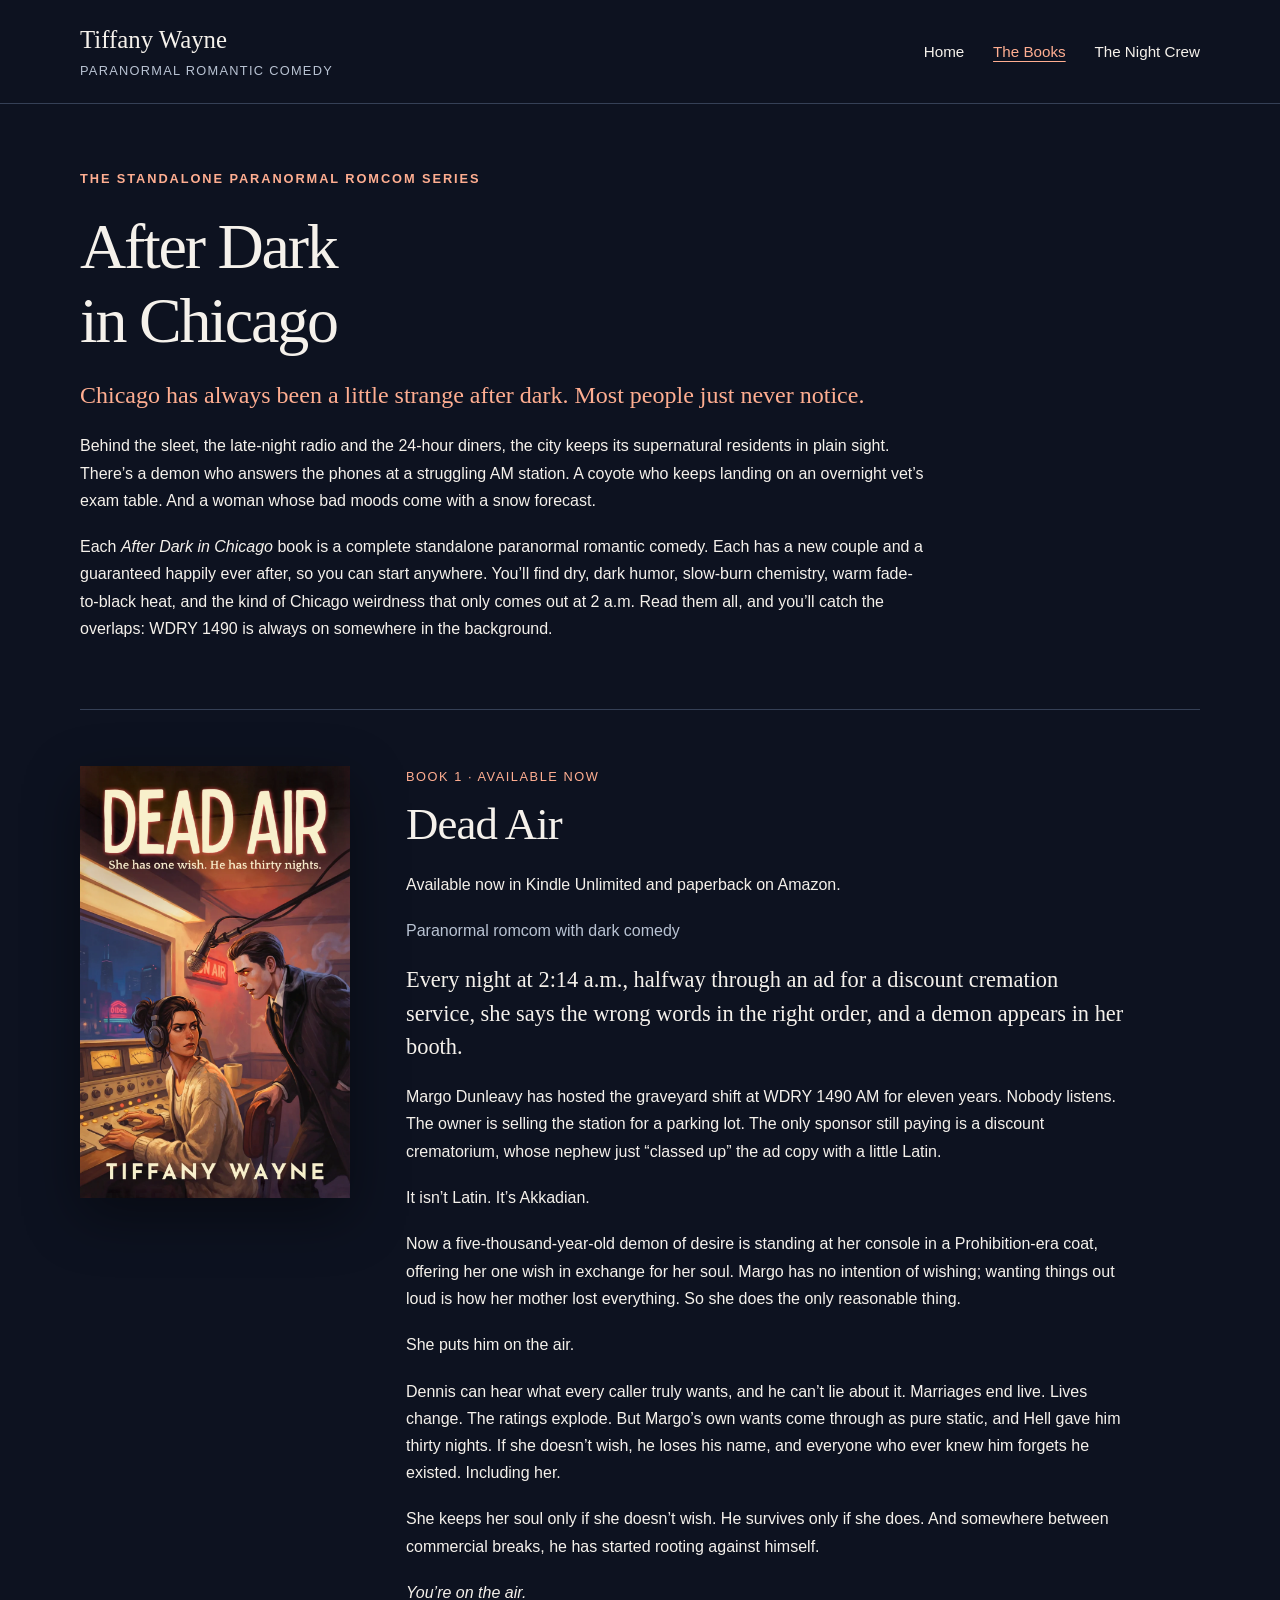
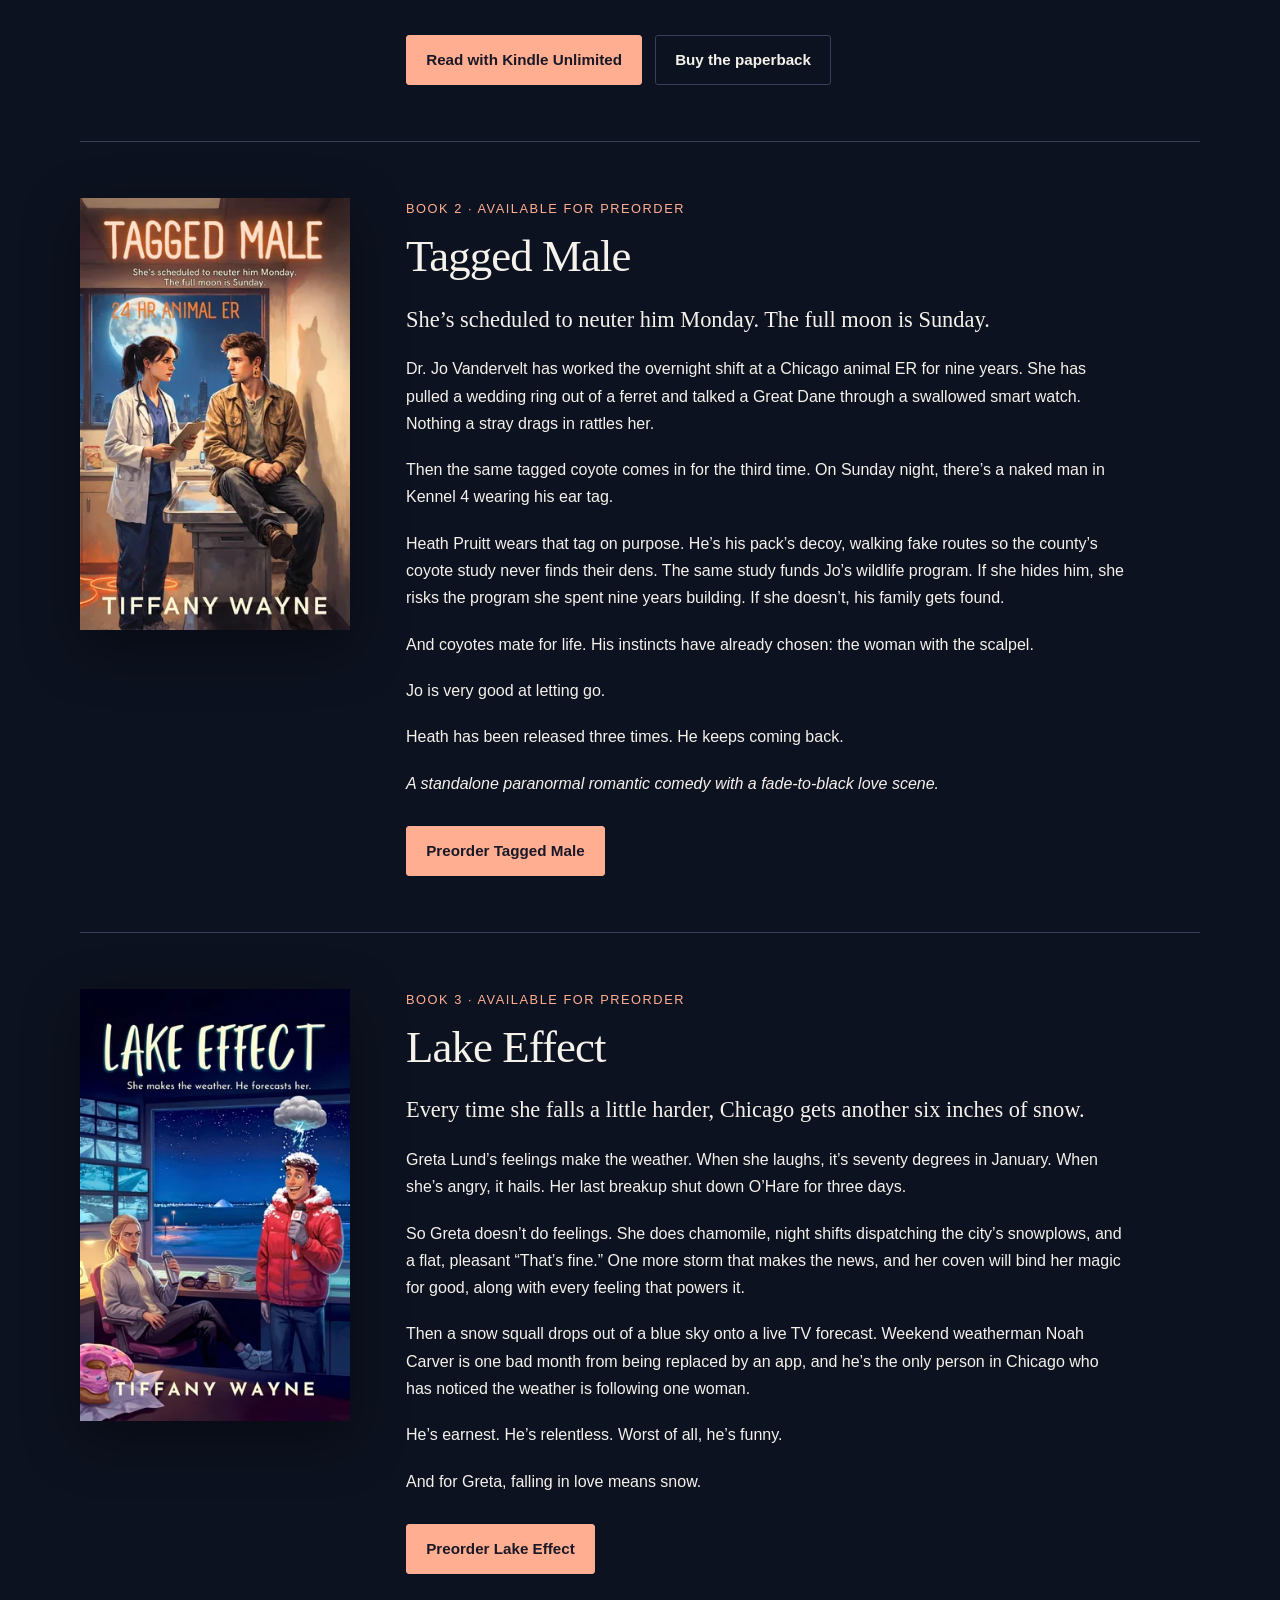
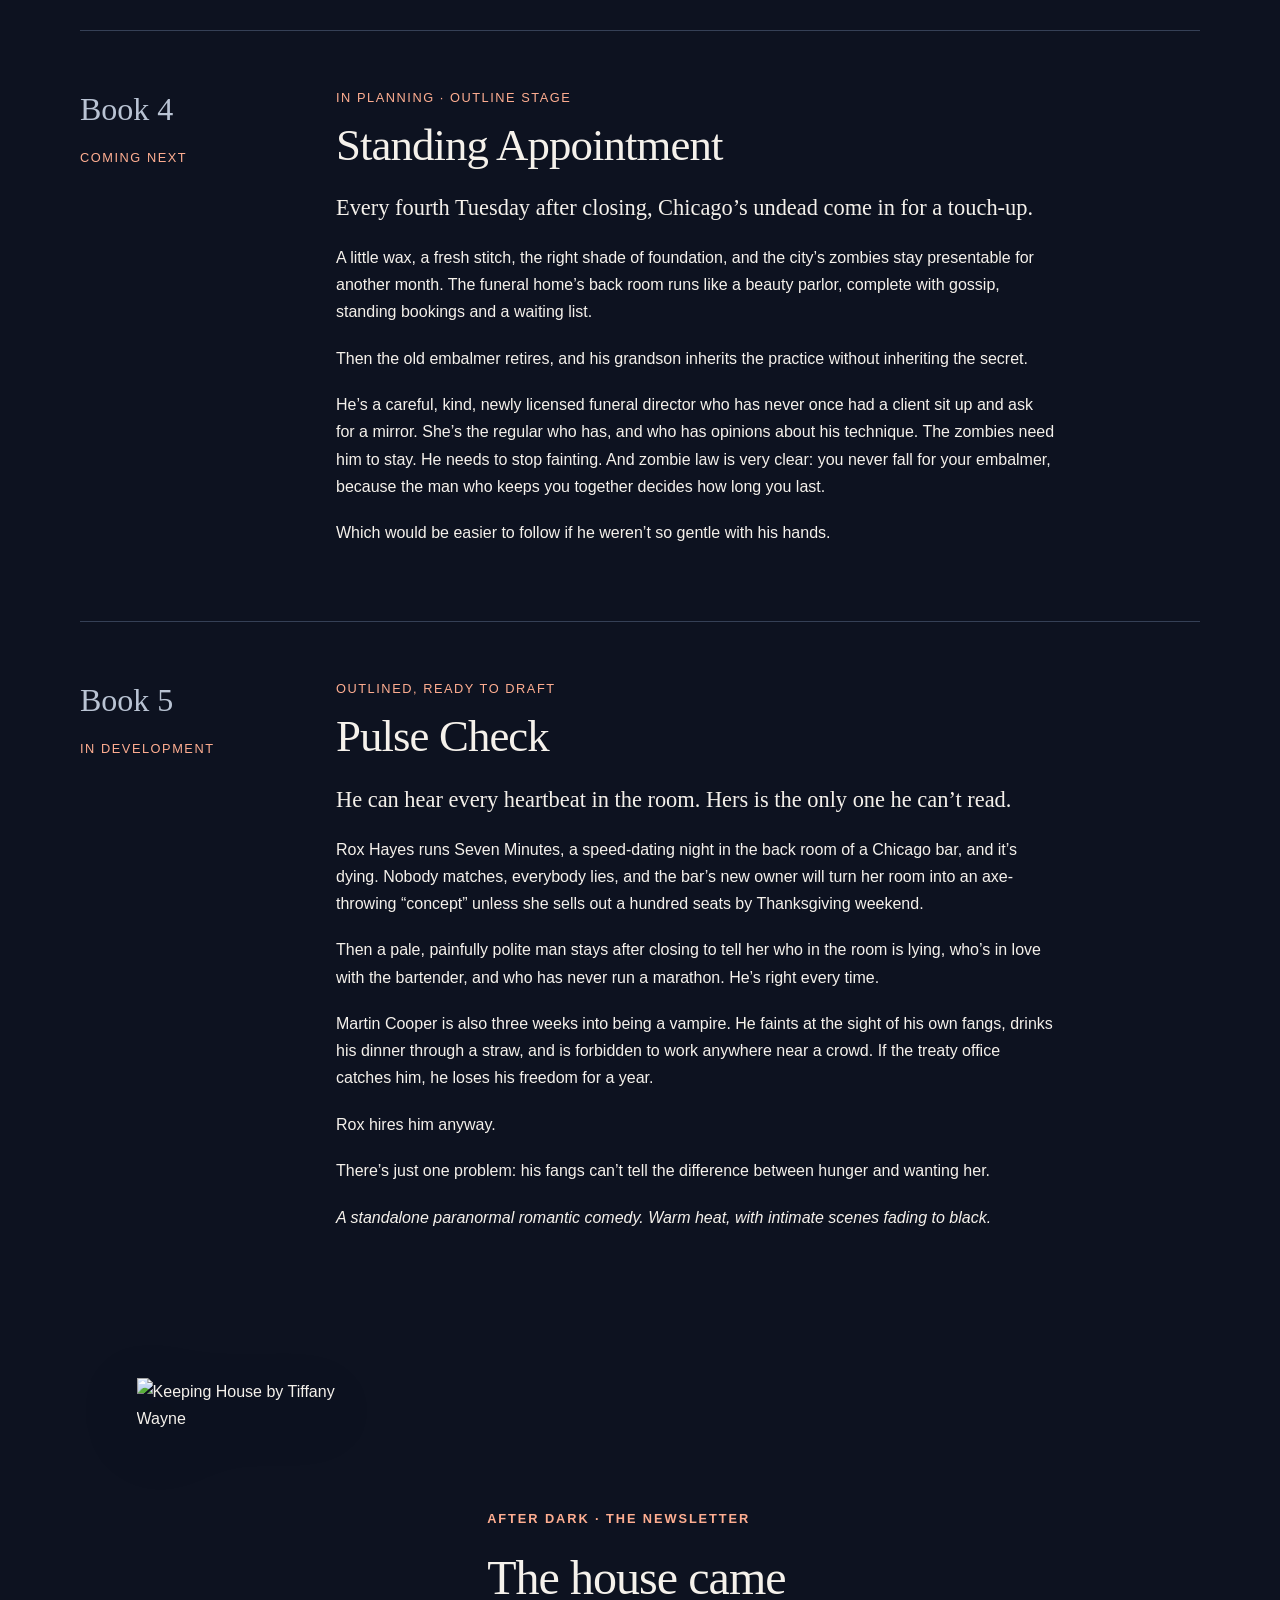
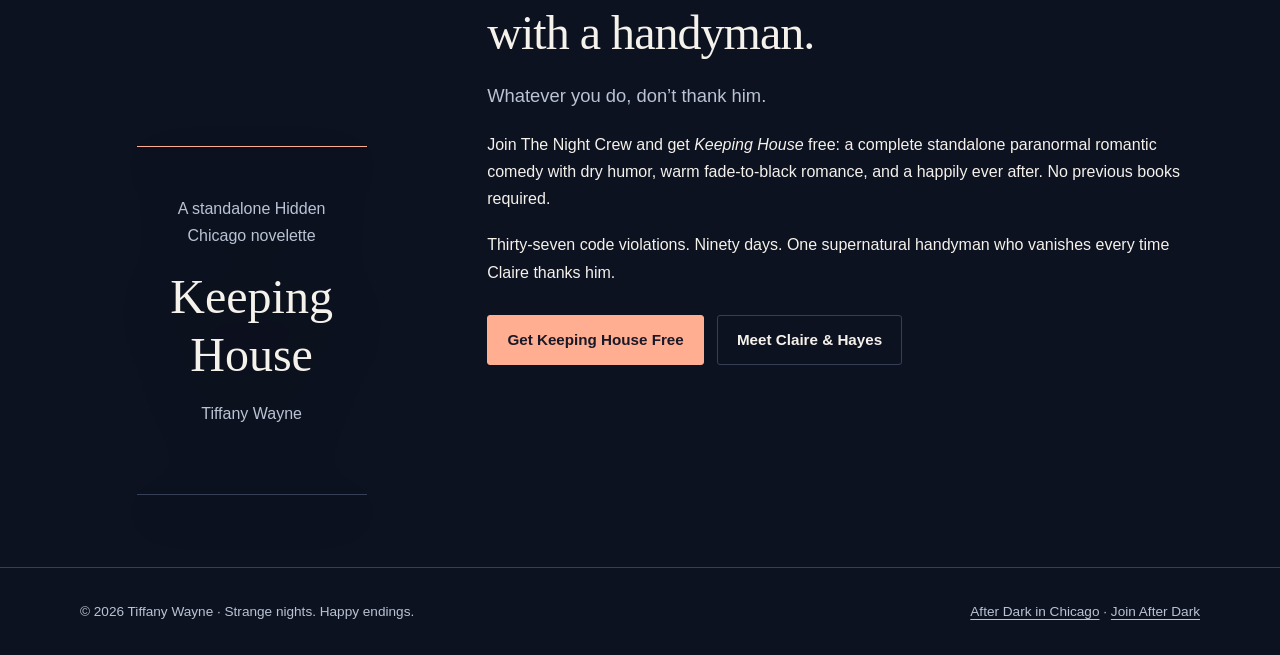
==== commit 3bfc8a74: "Add files via upload" ====
--- a/after-dark-in-chicago.html
+++ b/after-dark-in-chicago.html
@@ -1,2 +1,2 @@
 <!doctype html>
-<html lang="en"><head><meta charset="utf-8"><meta name="viewport" content="width=device-width,initial-scale=1"><title>After Dark in Chicago | Tiffany Wayne</title><meta name="description" content="Explore After Dark in Chicago: standalone paranormal romantic comedies with dark humor, new couples, and happily ever afters."><meta name="theme-color" content="#0d1220"><link rel="icon" href="assets/favicon.svg" type="image/svg+xml"><link rel="stylesheet" href="styles.css"><script src="site.js" defer></script></head><body><a class="skip" href="#main">Skip to content</a><header class="header"><div class="wrap nav"><a class="brand" href="index.html"><strong>Tiffany Wayne</strong><span>Paranormal romantic comedy</span></a><nav aria-label="Main navigation"><a href="index.html">Home</a><a href="after-dark-in-chicago.html" aria-current="page">The Books</a><a href="newsletter.html">The Night Crew</a></nav></div></header><main id="main"><div class="wrap"><section class="page-intro"><p class="eyebrow">The standalone paranormal romcom series</p><h1>After Dark<br>in Chicago</h1><p class="hook">Chicago has always been a little strange after dark. Most people just never notice.</p><p>Behind the sleet, the late-night radio and the 24-hour diners, the city keeps its supernatural residents in plain sight. There’s a demon who answers the phones at a struggling AM station. A coyote who keeps landing on an overnight vet’s exam table. And a woman whose bad moods come with a snow forecast.</p><p>Each <em>After Dark in Chicago</em> book is a complete standalone paranormal romantic comedy. Each has a new couple and a guaranteed happily ever after, so you can start anywhere. You’ll find dry, dark humor, slow-burn chemistry, warm fade-to-black heat, and the kind of Chicago weirdness that only comes out at 2 a.m. Read them all, and you’ll catch the overlaps: WDRY 1490 is always on somewhere in the background.</p></section><section class="book" id="dead-air"><div class="cover"><img data-cover src="assets/dead-air.webp" alt="Dead Air by Tiffany Wayne" loading="lazy" decoding="async"><div class="cover-fallback"><p>After Dark in Chicago · Book 1</p><strong>Dead Air</strong><p>Tiffany Wayne</p></div></div><div class="book-text"><p class="book-label">Book 1 · Available now</p><h2>Dead Air</h2><p class="availability">Available now in Kindle Unlimited and paperback on Amazon.</p><p class="muted">Paranormal romcom with dark comedy</p><p class="book-hook">Every night at 2:14 a.m., halfway through an ad for a discount cremation service, she says the wrong words in the right order, and a demon appears in her booth.</p><p>Margo Dunleavy has hosted the graveyard shift at WDRY 1490 AM for eleven years. Nobody listens. The owner is selling the station for a parking lot. The only sponsor still paying is a discount crematorium, whose nephew just “classed up” the ad copy with a little Latin.</p><p>It isn’t Latin. It’s Akkadian.</p><p>Now a five-thousand-year-old demon of desire is standing at her console in a Prohibition-era coat, offering her one wish in exchange for her soul. Margo has no intention of wishing; wanting things out loud is how her mother lost everything. So she does the only reasonable thing.</p><p>She puts him on the air.</p><p>Dennis can hear what every caller truly wants, and he can’t lie about it. Marriages end live. Lives change. The ratings explode. But Margo’s own wants come through as pure static, and Hell gave him thirty nights. If she doesn’t wish, he loses his name, and everyone who ever knew him forgets he existed. Including her.</p><p>She keeps her soul only if she doesn’t wish. He survives only if she does. And somewhere between commercial breaks, he has started rooting against himself.</p><p><em>You’re on the air.</em></p><div class="buttons"><a class="button" href="https://www.amazon.com/dp/B0HLY9PJB9">Read with Kindle Unlimited</a><a class="button secondary" href="https://www.amazon.com/dp/B0HLY9PJB9">Buy the paperback</a></div></div></section><section class="book" id="tagged-male"><div class="cover"><img data-cover src="assets/tagged-male-660.webp" srcset="assets/tagged-male-330.webp 330w, assets/tagged-male-660.webp 660w" sizes="(max-width: 600px) 220px, 270px" width="660" height="1056" alt="Tagged Male by Tiffany Wayne — After Dark in Chicago, Book 2" loading="lazy" decoding="async"><div class="cover-fallback"><p>After Dark in Chicago · Book 2</p><strong>Tagged Male</strong><p>Tiffany Wayne</p></div></div><div class="book-text"><p class="book-label">Book 2 · Available for preorder</p><h2>Tagged Male</h2><p class="book-hook">She’s scheduled to neuter him Monday. The full moon is Sunday.</p><p>Dr. Jo Vandervelt has worked the overnight shift at a Chicago animal ER for nine years. She has pulled a wedding ring out of a ferret and talked a Great Dane through a swallowed smart watch. Nothing a stray drags in rattles her.</p><p>Then the same tagged coyote comes in for the third time. On Sunday night, there’s a naked man in Kennel 4 wearing his ear tag.</p><p>Heath Pruitt wears that tag on purpose. He’s his pack’s decoy, walking fake routes so the county’s coyote study never finds their dens. The same study funds Jo’s wildlife program. If she hides him, she risks the program she spent nine years building. If she doesn’t, his family gets found.</p><p>And coyotes mate for life. His instincts have already chosen: the woman with the scalpel.</p><p>Jo is very good at letting go.</p><p>Heath has been released three times. He keeps coming back.</p><p><em>A standalone paranormal romantic comedy with a fade-to-black love scene.</em></p><div class="buttons"><a class="button" href="https://www.amazon.com/dp/B0HMGWNJTV">Preorder Tagged Male</a></div></div></section><section class="book" id="lake-effect"><div class="cover"><img data-cover src="assets/lake-effect-660.webp" srcset="assets/lake-effect-330.webp 330w, assets/lake-effect-660.webp 660w" sizes="(max-width: 600px) 220px, 270px" width="660" height="1056" alt="Lake Effect by Tiffany Wayne - After Dark in Chicago, Book 3" loading="lazy" decoding="async"><div class="cover-fallback"><p>After Dark in Chicago · Book 3</p><strong>Lake Effect</strong><p>Tiffany Wayne</p></div></div><div class="book-text"><p class="book-label">Book 3 · Available for preorder</p><h2>Lake Effect</h2><p class="book-hook">Every time she falls a little harder, Chicago gets another six inches of snow.</p><p>Greta Lund’s feelings make the weather. When she laughs, it’s seventy degrees in January. When she’s angry, it hails. Her last breakup shut down O’Hare for three days.</p><p>So Greta doesn’t do feelings. She does chamomile, night shifts dispatching the city’s snowplows, and a flat, pleasant “That’s fine.” One more storm that makes the news, and her coven will bind her magic for good, along with every feeling that powers it.</p><p>Then a snow squall drops out of a blue sky onto a live TV forecast. Weekend weatherman Noah Carver is one bad month from being replaced by an app, and he’s the only person in Chicago who has noticed the weather is following one woman.</p><p>He’s earnest. He’s relentless. Worst of all, he’s funny.</p><p>And for Greta, falling in love means snow.</p><div class="buttons"><a class="button" href="https://www.amazon.com/gp/product/B0HMQGWGZQ">Preorder Lake Effect</a></div></div></section><section class="book planned" id="standing-appointment"><div class="book-side">Book 4<span>Coming next</span></div><div class="book-text"><p class="book-label">In planning · Outline stage</p><h2>Standing Appointment</h2><p class="book-hook">Every fourth Tuesday after closing, Chicago’s undead come in for a touch-up.</p><p>A little wax, a fresh stitch, the right shade of foundation, and the city’s zombies stay presentable for another month. The funeral home’s back room runs like a beauty parlor, complete with gossip, standing bookings and a waiting list.</p><p>Then the old embalmer retires, and his grandson inherits the practice without inheriting the secret.</p><p>He’s a careful, kind, newly licensed funeral director who has never once had a client sit up and ask for a mirror. She’s the regular who has, and who has opinions about his technique. The zombies need him to stay. He needs to stop fainting. And zombie law is very clear: you never fall for your embalmer, because the man who keeps you together decides how long you last.</p><p>Which would be easier to follow if he weren’t so gentle with his hands.</p></div></section><section class="book planned" id="pulse-check"><div class="book-side">Book 5<span>In development</span></div><div class="book-text"><p class="book-label">Outlined, Ready to Draft</p><h2>Pulse Check</h2><p class="book-hook">He can hear every heartbeat in the room. Hers is the only one he can’t read.</p><p>Rox Hayes runs Seven Minutes, a speed-dating night in the back room of a Chicago bar, and it’s dying. Nobody matches, everybody lies, and the bar’s new owner will turn her room into an axe-throwing “concept” unless she sells out a hundred seats by Thanksgiving weekend.</p><p>Then a pale, painfully polite man stays after closing to tell her who in the room is lying, who’s in love with the bartender, and who has never run a marathon. He’s right every time.</p><p>Martin Cooper is also three weeks into being a vampire. He faints at the sight of his own fangs, drinks his dinner through a straw, and is forbidden to work anywhere near a crowd. If the treaty office catches him, he loses his freedom for a year.</p><p>Rox hires him anyway.</p><p>There’s just one problem: his fangs can’t tell the difference between hunger and wanting her.</p><p><em>A standalone paranormal romantic comedy. Warm heat, with intimate scenes fading to black.</em></p></div></section></div><section class="section"><div class="wrap crew"><div class="cover"><img data-cover src="assets/night-31.webp" alt="Night 31 by Tiffany Wayne" loading="lazy" decoding="async"><div class="cover-fallback"><p>An After Dark bonus scene</p><strong>Night 31</strong><p>Tiffany Wayne</p></div></div><div><p class="eyebrow">After Dark · The newsletter</p><h2>There’s room for you<br>on The Night Crew.</h2><p class="lede">Join Tiffany Wayne’s <em>After Dark</em> newsletter for book news and your free bonus scene, <em>Night 31</em>.</p><div class="buttons"><a class="button" href="https://tiffany-wayne.kit.com/d0032a8fa7">Join The Night Crew</a><a class="button secondary" href="newsletter.html">About After Dark</a></div></div></div></section></main><footer class="footer"><div class="wrap footer-inner"><p>© 2026 Tiffany Wayne · Strange nights. Happy endings.</p><p><a href="after-dark-in-chicago.html">After Dark in Chicago</a> · <a href="https://tiffany-wayne.kit.com/d0032a8fa7">Join After Dark</a></p></div></footer></body></html>+<html lang="en"><head><meta charset="utf-8"><meta name="viewport" content="width=device-width,initial-scale=1"><title>After Dark in Chicago | Tiffany Wayne</title><meta name="description" content="Explore After Dark in Chicago: standalone paranormal romantic comedies with dark humor, new couples, and happily ever afters."><meta name="theme-color" content="#0d1220"><link rel="icon" href="assets/favicon.svg" type="image/svg+xml"><link rel="stylesheet" href="styles.css"><script src="site.js" defer></script></head><body><a class="skip" href="#main">Skip to content</a><header class="header"><div class="wrap nav"><a class="brand" href="index.html"><strong>Tiffany Wayne</strong><span>Paranormal romantic comedy</span></a><nav aria-label="Main navigation"><a href="index.html">Home</a><a href="after-dark-in-chicago.html" aria-current="page">The Books</a><a href="newsletter.html">The Night Crew</a></nav></div></header><main id="main"><div class="wrap"><section class="page-intro"><p class="eyebrow">The standalone paranormal romcom series</p><h1>After Dark<br>in Chicago</h1><p class="hook">Chicago has always been a little strange after dark. Most people just never notice.</p><p>Behind the sleet, the late-night radio and the 24-hour diners, the city keeps its supernatural residents in plain sight. There’s a demon who answers the phones at a struggling AM station. A coyote who keeps landing on an overnight vet’s exam table. And a woman whose bad moods come with a snow forecast.</p><p>Each <em>After Dark in Chicago</em> book is a complete standalone paranormal romantic comedy. Each has a new couple and a guaranteed happily ever after, so you can start anywhere. You’ll find dry, dark humor, slow-burn chemistry, warm fade-to-black heat, and the kind of Chicago weirdness that only comes out at 2 a.m. Read them all, and you’ll catch the overlaps: WDRY 1490 is always on somewhere in the background.</p></section><section class="book" id="dead-air"><div class="cover"><img data-cover src="assets/dead-air.webp" alt="Dead Air by Tiffany Wayne" loading="lazy" decoding="async"><div class="cover-fallback"><p>After Dark in Chicago · Book 1</p><strong>Dead Air</strong><p>Tiffany Wayne</p></div></div><div class="book-text"><p class="book-label">Book 1 · Available now</p><h2>Dead Air</h2><p class="availability">Available now in Kindle Unlimited and paperback on Amazon.</p><p class="muted">Paranormal romcom with dark comedy</p><p class="book-hook">Every night at 2:14 a.m., halfway through an ad for a discount cremation service, she says the wrong words in the right order, and a demon appears in her booth.</p><p>Margo Dunleavy has hosted the graveyard shift at WDRY 1490 AM for eleven years. Nobody listens. The owner is selling the station for a parking lot. The only sponsor still paying is a discount crematorium, whose nephew just “classed up” the ad copy with a little Latin.</p><p>It isn’t Latin. It’s Akkadian.</p><p>Now a five-thousand-year-old demon of desire is standing at her console in a Prohibition-era coat, offering her one wish in exchange for her soul. Margo has no intention of wishing; wanting things out loud is how her mother lost everything. So she does the only reasonable thing.</p><p>She puts him on the air.</p><p>Dennis can hear what every caller truly wants, and he can’t lie about it. Marriages end live. Lives change. The ratings explode. But Margo’s own wants come through as pure static, and Hell gave him thirty nights. If she doesn’t wish, he loses his name, and everyone who ever knew him forgets he existed. Including her.</p><p>She keeps her soul only if she doesn’t wish. He survives only if she does. And somewhere between commercial breaks, he has started rooting against himself.</p><p><em>You’re on the air.</em></p><div class="buttons"><a class="button" href="https://www.amazon.com/dp/B0HLY9PJB9">Read with Kindle Unlimited</a><a class="button secondary" href="https://www.amazon.com/dp/B0HLY9PJB9">Buy the paperback</a></div></div></section><section class="book" id="tagged-male"><div class="cover"><img data-cover src="assets/tagged-male-660.webp" srcset="assets/tagged-male-330.webp 330w, assets/tagged-male-660.webp 660w" sizes="(max-width: 600px) 220px, 270px" width="660" height="1056" alt="Tagged Male by Tiffany Wayne — After Dark in Chicago, Book 2" loading="lazy" decoding="async"><div class="cover-fallback"><p>After Dark in Chicago · Book 2</p><strong>Tagged Male</strong><p>Tiffany Wayne</p></div></div><div class="book-text"><p class="book-label">Book 2 · Available for preorder</p><h2>Tagged Male</h2><p class="book-hook">She’s scheduled to neuter him Monday. The full moon is Sunday.</p><p>Dr. Jo Vandervelt has worked the overnight shift at a Chicago animal ER for nine years. She has pulled a wedding ring out of a ferret and talked a Great Dane through a swallowed smart watch. Nothing a stray drags in rattles her.</p><p>Then the same tagged coyote comes in for the third time. On Sunday night, there’s a naked man in Kennel 4 wearing his ear tag.</p><p>Heath Pruitt wears that tag on purpose. He’s his pack’s decoy, walking fake routes so the county’s coyote study never finds their dens. The same study funds Jo’s wildlife program. If she hides him, she risks the program she spent nine years building. If she doesn’t, his family gets found.</p><p>And coyotes mate for life. His instincts have already chosen: the woman with the scalpel.</p><p>Jo is very good at letting go.</p><p>Heath has been released three times. He keeps coming back.</p><p><em>A standalone paranormal romantic comedy with a fade-to-black love scene.</em></p><div class="buttons"><a class="button" href="https://www.amazon.com/dp/B0HMGWNJTV">Preorder Tagged Male</a></div></div></section><section class="book" id="lake-effect"><div class="cover"><img data-cover src="assets/lake-effect-660.webp" srcset="assets/lake-effect-330.webp 330w, assets/lake-effect-660.webp 660w" sizes="(max-width: 600px) 220px, 270px" width="660" height="1056" alt="Lake Effect by Tiffany Wayne - After Dark in Chicago, Book 3" loading="lazy" decoding="async"><div class="cover-fallback"><p>After Dark in Chicago · Book 3</p><strong>Lake Effect</strong><p>Tiffany Wayne</p></div></div><div class="book-text"><p class="book-label">Book 3 · Available for preorder</p><h2>Lake Effect</h2><p class="book-hook">Every time she falls a little harder, Chicago gets another six inches of snow.</p><p>Greta Lund’s feelings make the weather. When she laughs, it’s seventy degrees in January. When she’s angry, it hails. Her last breakup shut down O’Hare for three days.</p><p>So Greta doesn’t do feelings. She does chamomile, night shifts dispatching the city’s snowplows, and a flat, pleasant “That’s fine.” One more storm that makes the news, and her coven will bind her magic for good, along with every feeling that powers it.</p><p>Then a snow squall drops out of a blue sky onto a live TV forecast. Weekend weatherman Noah Carver is one bad month from being replaced by an app, and he’s the only person in Chicago who has noticed the weather is following one woman.</p><p>He’s earnest. He’s relentless. Worst of all, he’s funny.</p><p>And for Greta, falling in love means snow.</p><div class="buttons"><a class="button" href="https://www.amazon.com/gp/product/B0HMQGWGZQ">Preorder Lake Effect</a></div></div></section><section class="book planned" id="standing-appointment"><div class="book-side">Book 4<span>Coming next</span></div><div class="book-text"><p class="book-label">In planning · Outline stage</p><h2>Standing Appointment</h2><p class="book-hook">Every fourth Tuesday after closing, Chicago’s undead come in for a touch-up.</p><p>A little wax, a fresh stitch, the right shade of foundation, and the city’s zombies stay presentable for another month. The funeral home’s back room runs like a beauty parlor, complete with gossip, standing bookings and a waiting list.</p><p>Then the old embalmer retires, and his grandson inherits the practice without inheriting the secret.</p><p>He’s a careful, kind, newly licensed funeral director who has never once had a client sit up and ask for a mirror. She’s the regular who has, and who has opinions about his technique. The zombies need him to stay. He needs to stop fainting. And zombie law is very clear: you never fall for your embalmer, because the man who keeps you together decides how long you last.</p><p>Which would be easier to follow if he weren’t so gentle with his hands.</p></div></section><section class="book planned" id="pulse-check"><div class="book-side">Book 5<span>In development</span></div><div class="book-text"><p class="book-label">Outlined, Ready to Draft</p><h2>Pulse Check</h2><p class="book-hook">He can hear every heartbeat in the room. Hers is the only one he can’t read.</p><p>Rox Hayes runs Seven Minutes, a speed-dating night in the back room of a Chicago bar, and it’s dying. Nobody matches, everybody lies, and the bar’s new owner will turn her room into an axe-throwing “concept” unless she sells out a hundred seats by Thanksgiving weekend.</p><p>Then a pale, painfully polite man stays after closing to tell her who in the room is lying, who’s in love with the bartender, and who has never run a marathon. He’s right every time.</p><p>Martin Cooper is also three weeks into being a vampire. He faints at the sight of his own fangs, drinks his dinner through a straw, and is forbidden to work anywhere near a crowd. If the treaty office catches him, he loses his freedom for a year.</p><p>Rox hires him anyway.</p><p>There’s just one problem: his fangs can’t tell the difference between hunger and wanting her.</p><p><em>A standalone paranormal romantic comedy. Warm heat, with intimate scenes fading to black.</em></p></div></section></div><section class="section"><div class="wrap crew"><div class="cover"><img data-cover src="assets/keeping-house-660.webp" srcset="assets/keeping-house-330.webp 330w, assets/keeping-house-660.webp 660w" sizes="(max-width:600px) 240px, 330px" width="660" height="1056" alt="Keeping House by Tiffany Wayne" loading="lazy" decoding="async"><div class="cover-fallback"><p>A standalone Hidden Chicago novelette</p><strong>Keeping House</strong><p>Tiffany Wayne</p></div></div><div><p class="eyebrow">After Dark · The newsletter</p><h2>The house came<br>with a handyman.</h2><p class="lede">Whatever you do, don’t thank him.</p><p>Join The Night Crew and get <em>Keeping House</em> free: a complete standalone paranormal romantic comedy with dry humor, warm fade-to-black romance, and a happily ever after. No previous books required.</p><p>Thirty-seven code violations. Ninety days. One supernatural handyman who vanishes every time Claire thanks him.</p><div class="buttons"><a class="button" href="https://tiffany-wayne.kit.com/d0032a8fa7">Get Keeping House Free</a><a class="button secondary" href="newsletter.html">Meet Claire &amp; Hayes</a></div></div></div></section></main><footer class="footer"><div class="wrap footer-inner"><p>© 2026 Tiffany Wayne · Strange nights. Happy endings.</p><p><a href="after-dark-in-chicago.html">After Dark in Chicago</a> · <a href="https://tiffany-wayne.kit.com/d0032a8fa7">Join After Dark</a></p></div></footer></body></html>
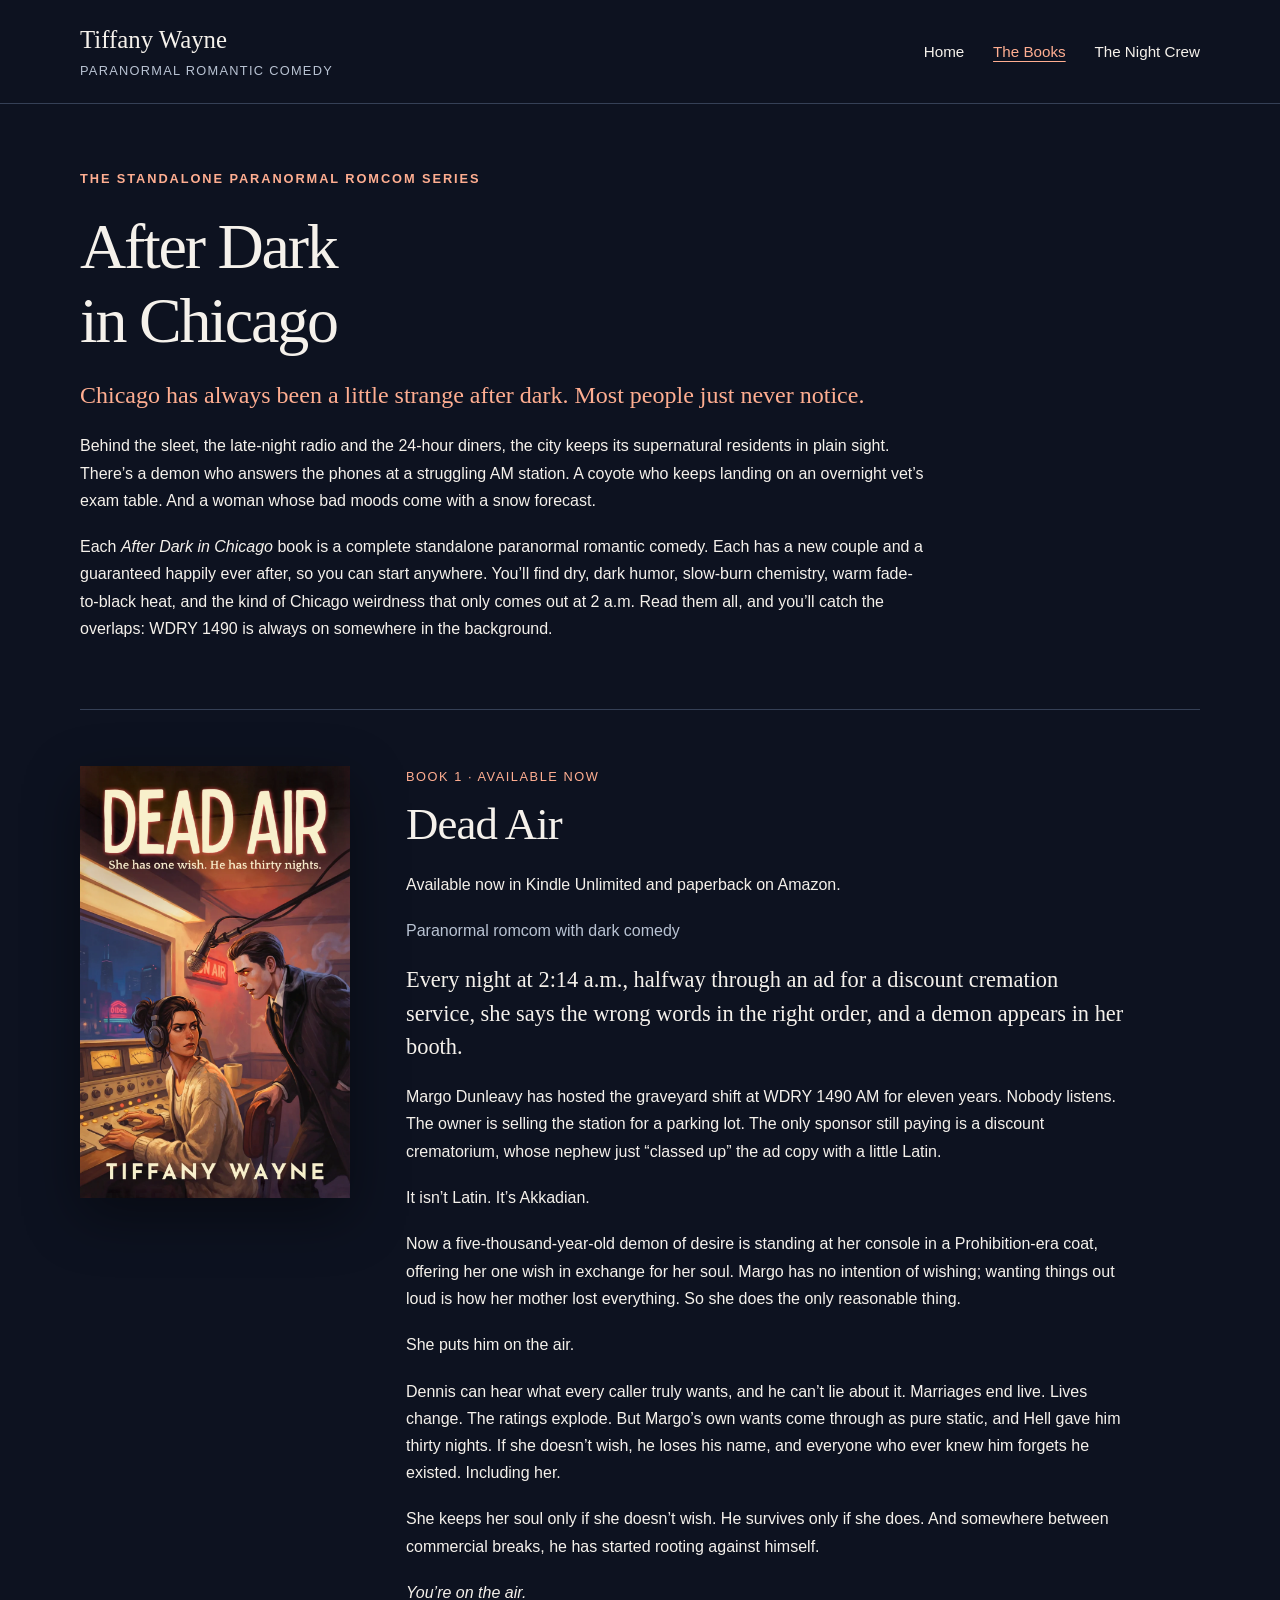
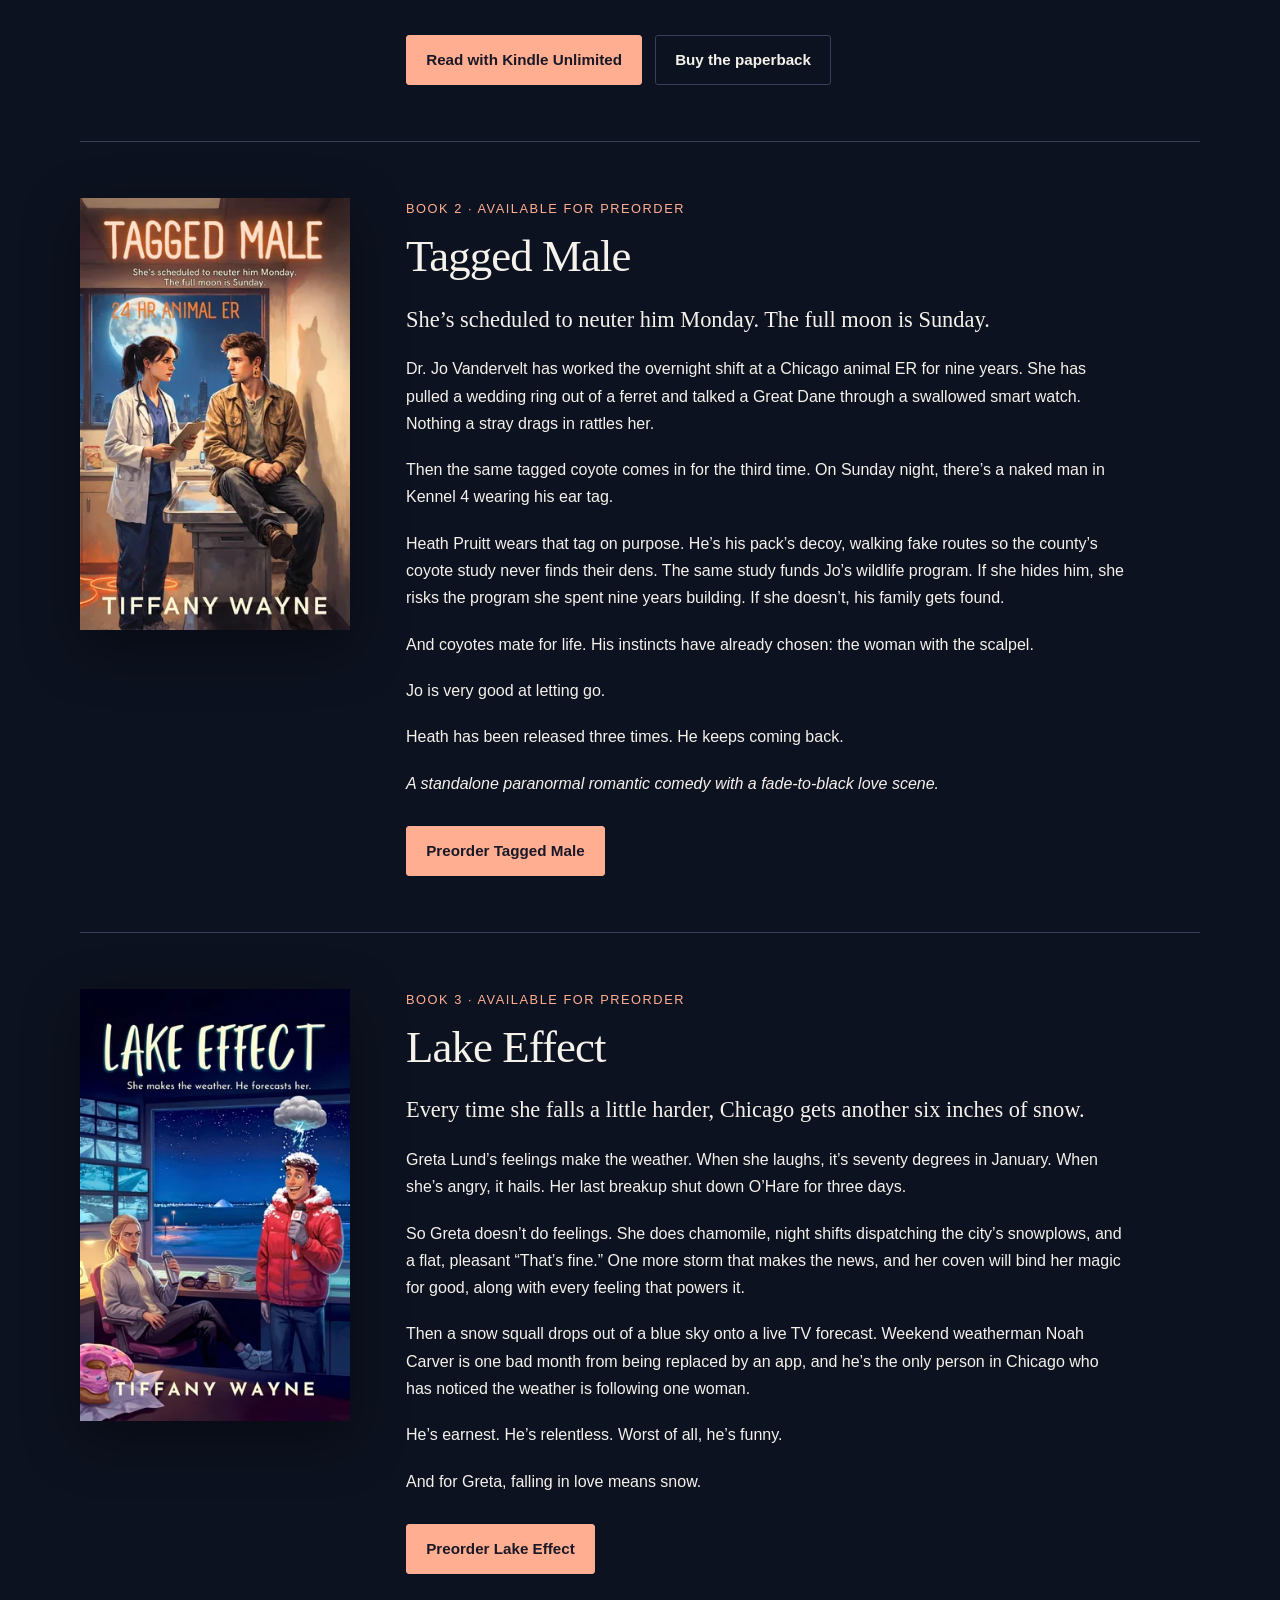
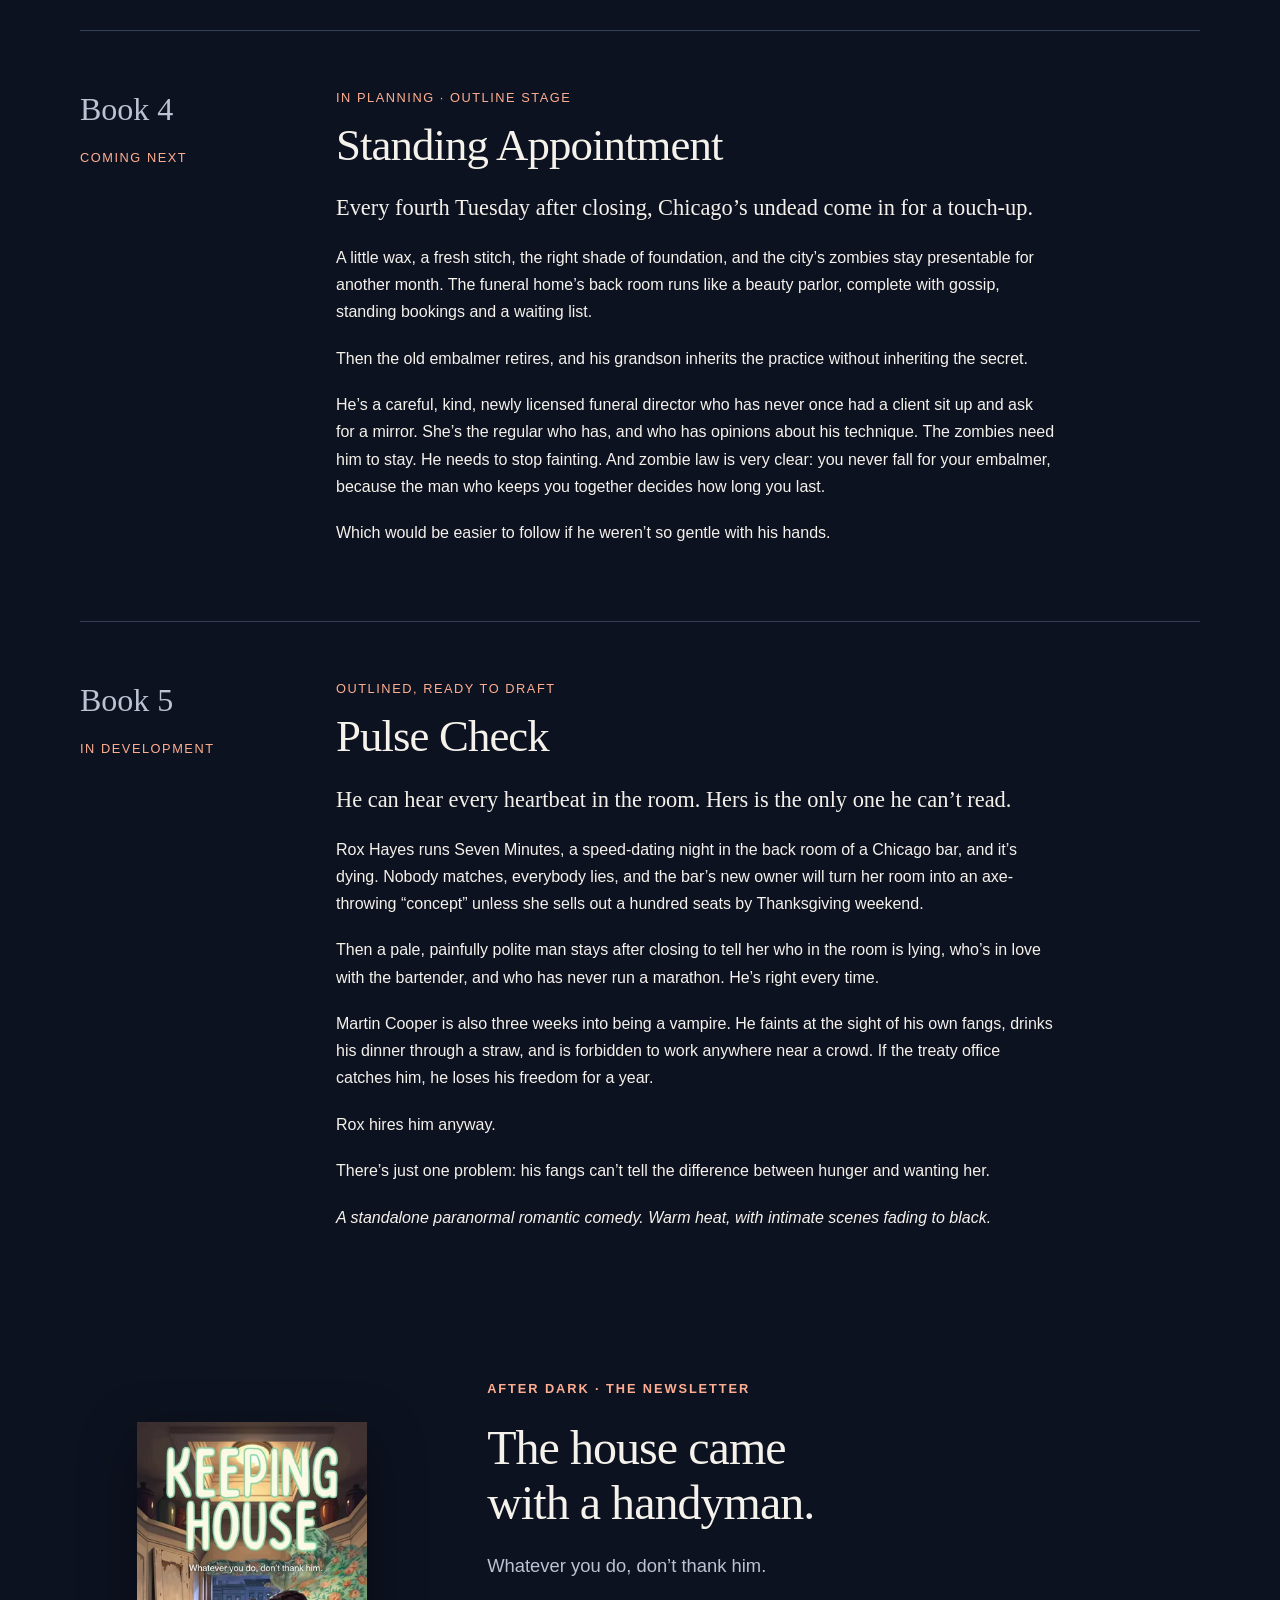
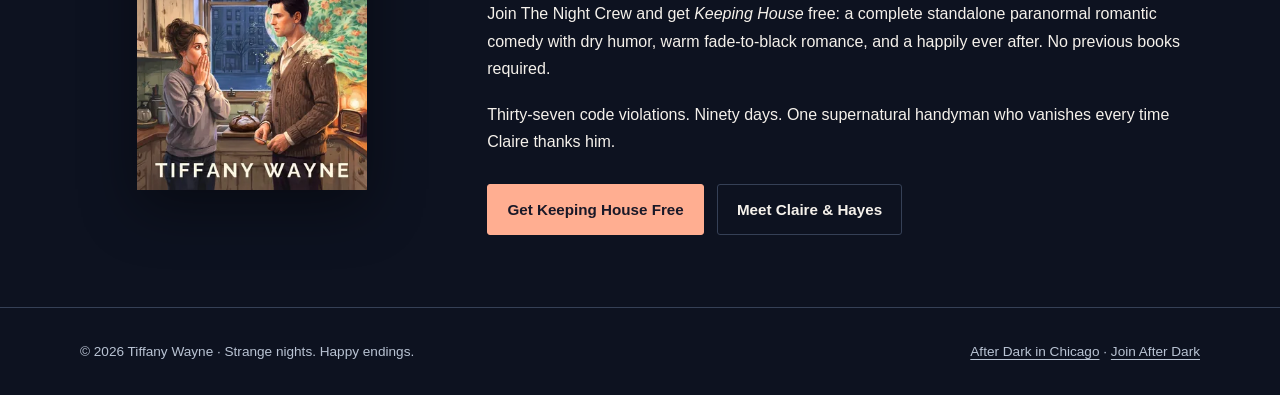
==== commit 5a709eb8: "Add files via upload" ====
--- a/after-dark-in-chicago.html
+++ b/after-dark-in-chicago.html
@@ -1,2 +1,2 @@
 <!doctype html>
-<html lang="en"><head><meta charset="utf-8"><meta name="viewport" content="width=device-width,initial-scale=1"><title>After Dark in Chicago | Tiffany Wayne</title><meta name="description" content="Explore After Dark in Chicago: standalone paranormal romantic comedies with dark humor, new couples, and happily ever afters."><meta name="theme-color" content="#0d1220"><link rel="icon" href="assets/favicon.svg" type="image/svg+xml"><link rel="stylesheet" href="styles.css"><script src="site.js" defer></script></head><body><a class="skip" href="#main">Skip to content</a><header class="header"><div class="wrap nav"><a class="brand" href="index.html"><strong>Tiffany Wayne</strong><span>Paranormal romantic comedy</span></a><nav aria-label="Main navigation"><a href="index.html">Home</a><a href="after-dark-in-chicago.html" aria-current="page">The Books</a><a href="newsletter.html">The Night Crew</a></nav></div></header><main id="main"><div class="wrap"><section class="page-intro"><p class="eyebrow">The standalone paranormal romcom series</p><h1>After Dark<br>in Chicago</h1><p class="hook">Chicago has always been a little strange after dark. Most people just never notice.</p><p>Behind the sleet, the late-night radio and the 24-hour diners, the city keeps its supernatural residents in plain sight. There’s a demon who answers the phones at a struggling AM station. A coyote who keeps landing on an overnight vet’s exam table. And a woman whose bad moods come with a snow forecast.</p><p>Each <em>After Dark in Chicago</em> book is a complete standalone paranormal romantic comedy. Each has a new couple and a guaranteed happily ever after, so you can start anywhere. You’ll find dry, dark humor, slow-burn chemistry, warm fade-to-black heat, and the kind of Chicago weirdness that only comes out at 2 a.m. Read them all, and you’ll catch the overlaps: WDRY 1490 is always on somewhere in the background.</p></section><section class="book" id="dead-air"><div class="cover"><img data-cover src="assets/dead-air.webp" alt="Dead Air by Tiffany Wayne" loading="lazy" decoding="async"><div class="cover-fallback"><p>After Dark in Chicago · Book 1</p><strong>Dead Air</strong><p>Tiffany Wayne</p></div></div><div class="book-text"><p class="book-label">Book 1 · Available now</p><h2>Dead Air</h2><p class="availability">Available now in Kindle Unlimited and paperback on Amazon.</p><p class="muted">Paranormal romcom with dark comedy</p><p class="book-hook">Every night at 2:14 a.m., halfway through an ad for a discount cremation service, she says the wrong words in the right order, and a demon appears in her booth.</p><p>Margo Dunleavy has hosted the graveyard shift at WDRY 1490 AM for eleven years. Nobody listens. The owner is selling the station for a parking lot. The only sponsor still paying is a discount crematorium, whose nephew just “classed up” the ad copy with a little Latin.</p><p>It isn’t Latin. It’s Akkadian.</p><p>Now a five-thousand-year-old demon of desire is standing at her console in a Prohibition-era coat, offering her one wish in exchange for her soul. Margo has no intention of wishing; wanting things out loud is how her mother lost everything. So she does the only reasonable thing.</p><p>She puts him on the air.</p><p>Dennis can hear what every caller truly wants, and he can’t lie about it. Marriages end live. Lives change. The ratings explode. But Margo’s own wants come through as pure static, and Hell gave him thirty nights. If she doesn’t wish, he loses his name, and everyone who ever knew him forgets he existed. Including her.</p><p>She keeps her soul only if she doesn’t wish. He survives only if she does. And somewhere between commercial breaks, he has started rooting against himself.</p><p><em>You’re on the air.</em></p><div class="buttons"><a class="button" href="https://www.amazon.com/dp/B0HLY9PJB9">Read with Kindle Unlimited</a><a class="button secondary" href="https://www.amazon.com/dp/B0HLY9PJB9">Buy the paperback</a></div></div></section><section class="book" id="tagged-male"><div class="cover"><img data-cover src="assets/tagged-male-660.webp" srcset="assets/tagged-male-330.webp 330w, assets/tagged-male-660.webp 660w" sizes="(max-width: 600px) 220px, 270px" width="660" height="1056" alt="Tagged Male by Tiffany Wayne — After Dark in Chicago, Book 2" loading="lazy" decoding="async"><div class="cover-fallback"><p>After Dark in Chicago · Book 2</p><strong>Tagged Male</strong><p>Tiffany Wayne</p></div></div><div class="book-text"><p class="book-label">Book 2 · Available for preorder</p><h2>Tagged Male</h2><p class="book-hook">She’s scheduled to neuter him Monday. The full moon is Sunday.</p><p>Dr. Jo Vandervelt has worked the overnight shift at a Chicago animal ER for nine years. She has pulled a wedding ring out of a ferret and talked a Great Dane through a swallowed smart watch. Nothing a stray drags in rattles her.</p><p>Then the same tagged coyote comes in for the third time. On Sunday night, there’s a naked man in Kennel 4 wearing his ear tag.</p><p>Heath Pruitt wears that tag on purpose. He’s his pack’s decoy, walking fake routes so the county’s coyote study never finds their dens. The same study funds Jo’s wildlife program. If she hides him, she risks the program she spent nine years building. If she doesn’t, his family gets found.</p><p>And coyotes mate for life. His instincts have already chosen: the woman with the scalpel.</p><p>Jo is very good at letting go.</p><p>Heath has been released three times. He keeps coming back.</p><p><em>A standalone paranormal romantic comedy with a fade-to-black love scene.</em></p><div class="buttons"><a class="button" href="https://www.amazon.com/dp/B0HMGWNJTV">Preorder Tagged Male</a></div></div></section><section class="book" id="lake-effect"><div class="cover"><img data-cover src="assets/lake-effect-660.webp" srcset="assets/lake-effect-330.webp 330w, assets/lake-effect-660.webp 660w" sizes="(max-width: 600px) 220px, 270px" width="660" height="1056" alt="Lake Effect by Tiffany Wayne - After Dark in Chicago, Book 3" loading="lazy" decoding="async"><div class="cover-fallback"><p>After Dark in Chicago · Book 3</p><strong>Lake Effect</strong><p>Tiffany Wayne</p></div></div><div class="book-text"><p class="book-label">Book 3 · Available for preorder</p><h2>Lake Effect</h2><p class="book-hook">Every time she falls a little harder, Chicago gets another six inches of snow.</p><p>Greta Lund’s feelings make the weather. When she laughs, it’s seventy degrees in January. When she’s angry, it hails. Her last breakup shut down O’Hare for three days.</p><p>So Greta doesn’t do feelings. She does chamomile, night shifts dispatching the city’s snowplows, and a flat, pleasant “That’s fine.” One more storm that makes the news, and her coven will bind her magic for good, along with every feeling that powers it.</p><p>Then a snow squall drops out of a blue sky onto a live TV forecast. Weekend weatherman Noah Carver is one bad month from being replaced by an app, and he’s the only person in Chicago who has noticed the weather is following one woman.</p><p>He’s earnest. He’s relentless. Worst of all, he’s funny.</p><p>And for Greta, falling in love means snow.</p><div class="buttons"><a class="button" href="https://www.amazon.com/gp/product/B0HMQGWGZQ">Preorder Lake Effect</a></div></div></section><section class="book planned" id="standing-appointment"><div class="book-side">Book 4<span>Coming next</span></div><div class="book-text"><p class="book-label">In planning · Outline stage</p><h2>Standing Appointment</h2><p class="book-hook">Every fourth Tuesday after closing, Chicago’s undead come in for a touch-up.</p><p>A little wax, a fresh stitch, the right shade of foundation, and the city’s zombies stay presentable for another month. The funeral home’s back room runs like a beauty parlor, complete with gossip, standing bookings and a waiting list.</p><p>Then the old embalmer retires, and his grandson inherits the practice without inheriting the secret.</p><p>He’s a careful, kind, newly licensed funeral director who has never once had a client sit up and ask for a mirror. She’s the regular who has, and who has opinions about his technique. The zombies need him to stay. He needs to stop fainting. And zombie law is very clear: you never fall for your embalmer, because the man who keeps you together decides how long you last.</p><p>Which would be easier to follow if he weren’t so gentle with his hands.</p></div></section><section class="book planned" id="pulse-check"><div class="book-side">Book 5<span>In development</span></div><div class="book-text"><p class="book-label">Outlined, Ready to Draft</p><h2>Pulse Check</h2><p class="book-hook">He can hear every heartbeat in the room. Hers is the only one he can’t read.</p><p>Rox Hayes runs Seven Minutes, a speed-dating night in the back room of a Chicago bar, and it’s dying. Nobody matches, everybody lies, and the bar’s new owner will turn her room into an axe-throwing “concept” unless she sells out a hundred seats by Thanksgiving weekend.</p><p>Then a pale, painfully polite man stays after closing to tell her who in the room is lying, who’s in love with the bartender, and who has never run a marathon. He’s right every time.</p><p>Martin Cooper is also three weeks into being a vampire. He faints at the sight of his own fangs, drinks his dinner through a straw, and is forbidden to work anywhere near a crowd. If the treaty office catches him, he loses his freedom for a year.</p><p>Rox hires him anyway.</p><p>There’s just one problem: his fangs can’t tell the difference between hunger and wanting her.</p><p><em>A standalone paranormal romantic comedy. Warm heat, with intimate scenes fading to black.</em></p></div></section></div><section class="section"><div class="wrap crew"><div class="cover"><img data-cover src="assets/keeping-house-660.webp" srcset="assets/keeping-house-330.webp 330w, assets/keeping-house-660.webp 660w" sizes="(max-width:600px) 240px, 330px" width="660" height="1056" alt="Keeping House by Tiffany Wayne" loading="lazy" decoding="async"><div class="cover-fallback"><p>A standalone Hidden Chicago novelette</p><strong>Keeping House</strong><p>Tiffany Wayne</p></div></div><div><p class="eyebrow">After Dark · The newsletter</p><h2>The house came<br>with a handyman.</h2><p class="lede">Whatever you do, don’t thank him.</p><p>Join The Night Crew and get <em>Keeping House</em> free: a complete standalone paranormal romantic comedy with dry humor, warm fade-to-black romance, and a happily ever after. No previous books required.</p><p>Thirty-seven code violations. Ninety days. One supernatural handyman who vanishes every time Claire thanks him.</p><div class="buttons"><a class="button" href="https://tiffany-wayne.kit.com/d0032a8fa7">Get Keeping House Free</a><a class="button secondary" href="newsletter.html">Meet Claire &amp; Hayes</a></div></div></div></section></main><footer class="footer"><div class="wrap footer-inner"><p>© 2026 Tiffany Wayne · Strange nights. Happy endings.</p><p><a href="after-dark-in-chicago.html">After Dark in Chicago</a> · <a href="https://tiffany-wayne.kit.com/d0032a8fa7">Join After Dark</a></p></div></footer></body></html>+<html lang="en"><head><meta charset="utf-8"><meta name="viewport" content="width=device-width,initial-scale=1"><title>After Dark in Chicago | Tiffany Wayne</title><meta name="description" content="Explore After Dark in Chicago: standalone paranormal romantic comedies with dark humor, new couples, and happily ever afters."><meta name="theme-color" content="#0d1220"><link rel="icon" href="assets/favicon.svg" type="image/svg+xml"><link rel="stylesheet" href="styles.css"><script src="site.js" defer></script></head><body><a class="skip" href="#main">Skip to content</a><header class="header"><div class="wrap nav"><a class="brand" href="index.html"><strong>Tiffany Wayne</strong><span>Paranormal romantic comedy</span></a><nav aria-label="Main navigation"><a href="index.html">Home</a><a href="after-dark-in-chicago.html" aria-current="page">The Books</a><a href="newsletter.html">The Night Crew</a></nav></div></header><main id="main"><div class="wrap"><section class="page-intro"><p class="eyebrow">The standalone paranormal romcom series</p><h1>After Dark<br>in Chicago</h1><p class="hook">Chicago has always been a little strange after dark. Most people just never notice.</p><p>Behind the sleet, the late-night radio and the 24-hour diners, the city keeps its supernatural residents in plain sight. There’s a demon who answers the phones at a struggling AM station. A coyote who keeps landing on an overnight vet’s exam table. And a woman whose bad moods come with a snow forecast.</p><p>Each <em>After Dark in Chicago</em> book is a complete standalone paranormal romantic comedy. Each has a new couple and a guaranteed happily ever after, so you can start anywhere. You’ll find dry, dark humor, slow-burn chemistry, warm fade-to-black heat, and the kind of Chicago weirdness that only comes out at 2 a.m. Read them all, and you’ll catch the overlaps: WDRY 1490 is always on somewhere in the background.</p></section><section class="book" id="dead-air"><div class="cover"><img data-cover src="assets/dead-air.webp" alt="Dead Air by Tiffany Wayne" loading="lazy" decoding="async"><div class="cover-fallback"><p>After Dark in Chicago · Book 1</p><strong>Dead Air</strong><p>Tiffany Wayne</p></div></div><div class="book-text"><p class="book-label">Book 1 · Available now</p><h2>Dead Air</h2><p class="availability">Available now in Kindle Unlimited and paperback on Amazon.</p><p class="muted">Paranormal romcom with dark comedy</p><p class="book-hook">Every night at 2:14 a.m., halfway through an ad for a discount cremation service, she says the wrong words in the right order, and a demon appears in her booth.</p><p>Margo Dunleavy has hosted the graveyard shift at WDRY 1490 AM for eleven years. Nobody listens. The owner is selling the station for a parking lot. The only sponsor still paying is a discount crematorium, whose nephew just “classed up” the ad copy with a little Latin.</p><p>It isn’t Latin. It’s Akkadian.</p><p>Now a five-thousand-year-old demon of desire is standing at her console in a Prohibition-era coat, offering her one wish in exchange for her soul. Margo has no intention of wishing; wanting things out loud is how her mother lost everything. So she does the only reasonable thing.</p><p>She puts him on the air.</p><p>Dennis can hear what every caller truly wants, and he can’t lie about it. Marriages end live. Lives change. The ratings explode. But Margo’s own wants come through as pure static, and Hell gave him thirty nights. If she doesn’t wish, he loses his name, and everyone who ever knew him forgets he existed. Including her.</p><p>She keeps her soul only if she doesn’t wish. He survives only if she does. And somewhere between commercial breaks, he has started rooting against himself.</p><p><em>You’re on the air.</em></p><div class="buttons"><a class="button" href="https://www.amazon.com/dp/B0HLY9PJB9">Read with Kindle Unlimited</a><a class="button secondary" href="https://www.amazon.com/dp/B0HLY9PJB9">Buy the paperback</a></div></div></section><section class="book" id="tagged-male"><div class="cover"><img data-cover src="assets/tagged-male-660.webp" srcset="assets/tagged-male-330.webp 330w, assets/tagged-male-660.webp 660w" sizes="(max-width: 600px) 220px, 270px" width="660" height="1056" alt="Tagged Male by Tiffany Wayne — After Dark in Chicago, Book 2" loading="lazy" decoding="async"><div class="cover-fallback"><p>After Dark in Chicago · Book 2</p><strong>Tagged Male</strong><p>Tiffany Wayne</p></div></div><div class="book-text"><p class="book-label">Book 2 · Available for preorder</p><h2>Tagged Male</h2><p class="book-hook">She’s scheduled to neuter him Monday. The full moon is Sunday.</p><p>Dr. Jo Vandervelt has worked the overnight shift at a Chicago animal ER for nine years. She has pulled a wedding ring out of a ferret and talked a Great Dane through a swallowed smart watch. Nothing a stray drags in rattles her.</p><p>Then the same tagged coyote comes in for the third time. On Sunday night, there’s a naked man in Kennel 4 wearing his ear tag.</p><p>Heath Pruitt wears that tag on purpose. He’s his pack’s decoy, walking fake routes so the county’s coyote study never finds their dens. The same study funds Jo’s wildlife program. If she hides him, she risks the program she spent nine years building. If she doesn’t, his family gets found.</p><p>And coyotes mate for life. His instincts have already chosen: the woman with the scalpel.</p><p>Jo is very good at letting go.</p><p>Heath has been released three times. He keeps coming back.</p><p><em>A standalone paranormal romantic comedy with a fade-to-black love scene.</em></p><div class="buttons"><a class="button" href="https://www.amazon.com/dp/B0HMGWNJTV">Preorder Tagged Male</a></div></div></section><section class="book" id="lake-effect"><div class="cover"><img data-cover src="assets/lake-effect-660.webp" srcset="assets/lake-effect-330.webp 330w, assets/lake-effect-660.webp 660w" sizes="(max-width: 600px) 220px, 270px" width="660" height="1056" alt="Lake Effect by Tiffany Wayne - After Dark in Chicago, Book 3" loading="lazy" decoding="async"><div class="cover-fallback"><p>After Dark in Chicago · Book 3</p><strong>Lake Effect</strong><p>Tiffany Wayne</p></div></div><div class="book-text"><p class="book-label">Book 3 · Available for preorder</p><h2>Lake Effect</h2><p class="book-hook">Every time she falls a little harder, Chicago gets another six inches of snow.</p><p>Greta Lund’s feelings make the weather. When she laughs, it’s seventy degrees in January. When she’s angry, it hails. Her last breakup shut down O’Hare for three days.</p><p>So Greta doesn’t do feelings. She does chamomile, night shifts dispatching the city’s snowplows, and a flat, pleasant “That’s fine.” One more storm that makes the news, and her coven will bind her magic for good, along with every feeling that powers it.</p><p>Then a snow squall drops out of a blue sky onto a live TV forecast. Weekend weatherman Noah Carver is one bad month from being replaced by an app, and he’s the only person in Chicago who has noticed the weather is following one woman.</p><p>He’s earnest. He’s relentless. Worst of all, he’s funny.</p><p>And for Greta, falling in love means snow.</p><div class="buttons"><a class="button" href="https://www.amazon.com/gp/product/B0HMQGWGZQ">Preorder Lake Effect</a></div></div></section><section class="book planned" id="standing-appointment"><div class="book-side">Book 4<span>Coming next</span></div><div class="book-text"><p class="book-label">In planning · Outline stage</p><h2>Standing Appointment</h2><p class="book-hook">Every fourth Tuesday after closing, Chicago’s undead come in for a touch-up.</p><p>A little wax, a fresh stitch, the right shade of foundation, and the city’s zombies stay presentable for another month. The funeral home’s back room runs like a beauty parlor, complete with gossip, standing bookings and a waiting list.</p><p>Then the old embalmer retires, and his grandson inherits the practice without inheriting the secret.</p><p>He’s a careful, kind, newly licensed funeral director who has never once had a client sit up and ask for a mirror. She’s the regular who has, and who has opinions about his technique. The zombies need him to stay. He needs to stop fainting. And zombie law is very clear: you never fall for your embalmer, because the man who keeps you together decides how long you last.</p><p>Which would be easier to follow if he weren’t so gentle with his hands.</p></div></section><section class="book planned" id="pulse-check"><div class="book-side">Book 5<span>In development</span></div><div class="book-text"><p class="book-label">Outlined, Ready to Draft</p><h2>Pulse Check</h2><p class="book-hook">He can hear every heartbeat in the room. Hers is the only one he can’t read.</p><p>Rox Hayes runs Seven Minutes, a speed-dating night in the back room of a Chicago bar, and it’s dying. Nobody matches, everybody lies, and the bar’s new owner will turn her room into an axe-throwing “concept” unless she sells out a hundred seats by Thanksgiving weekend.</p><p>Then a pale, painfully polite man stays after closing to tell her who in the room is lying, who’s in love with the bartender, and who has never run a marathon. He’s right every time.</p><p>Martin Cooper is also three weeks into being a vampire. He faints at the sight of his own fangs, drinks his dinner through a straw, and is forbidden to work anywhere near a crowd. If the treaty office catches him, he loses his freedom for a year.</p><p>Rox hires him anyway.</p><p>There’s just one problem: his fangs can’t tell the difference between hunger and wanting her.</p><p><em>A standalone paranormal romantic comedy. Warm heat, with intimate scenes fading to black.</em></p></div></section></div><section class="section"><div class="wrap crew"><div class="cover"><img data-cover src="assets/keeping-house-660.webp" srcset="assets/keeping-house-330.webp 330w, assets/keeping-house-660.webp 660w" sizes="(max-width:600px) 240px, 330px" width="660" height="1056" alt="Keeping House by Tiffany Wayne" loading="lazy" decoding="async"><div class="cover-fallback"><p>A standalone Hidden Chicago novelette</p><strong>Keeping House</strong><p>Tiffany Wayne</p></div></div><div><p class="eyebrow">After Dark · The newsletter</p><h2>The house came<br>with a handyman.</h2><p class="lede">Whatever you do, don’t thank him.</p><p>Join The Night Crew and get <em>Keeping House</em> free: a complete standalone paranormal romantic comedy with dry humor, warm fade-to-black romance, and a happily ever after. No previous books required.</p><p>Thirty-seven code violations. Ninety days. One supernatural handyman who vanishes every time Claire thanks him.</p><div class="buttons"><a class="button" href="https://tiffany-wayne.kit.com/242f8a1120">Get Keeping House Free</a><a class="button secondary" href="newsletter.html">Meet Claire &amp; Hayes</a></div></div></div></section></main><footer class="footer"><div class="wrap footer-inner"><p>© 2026 Tiffany Wayne · Strange nights. Happy endings.</p><p><a href="after-dark-in-chicago.html">After Dark in Chicago</a> · <a href="https://tiffany-wayne.kit.com/242f8a1120">Join After Dark</a></p></div></footer></body></html>
